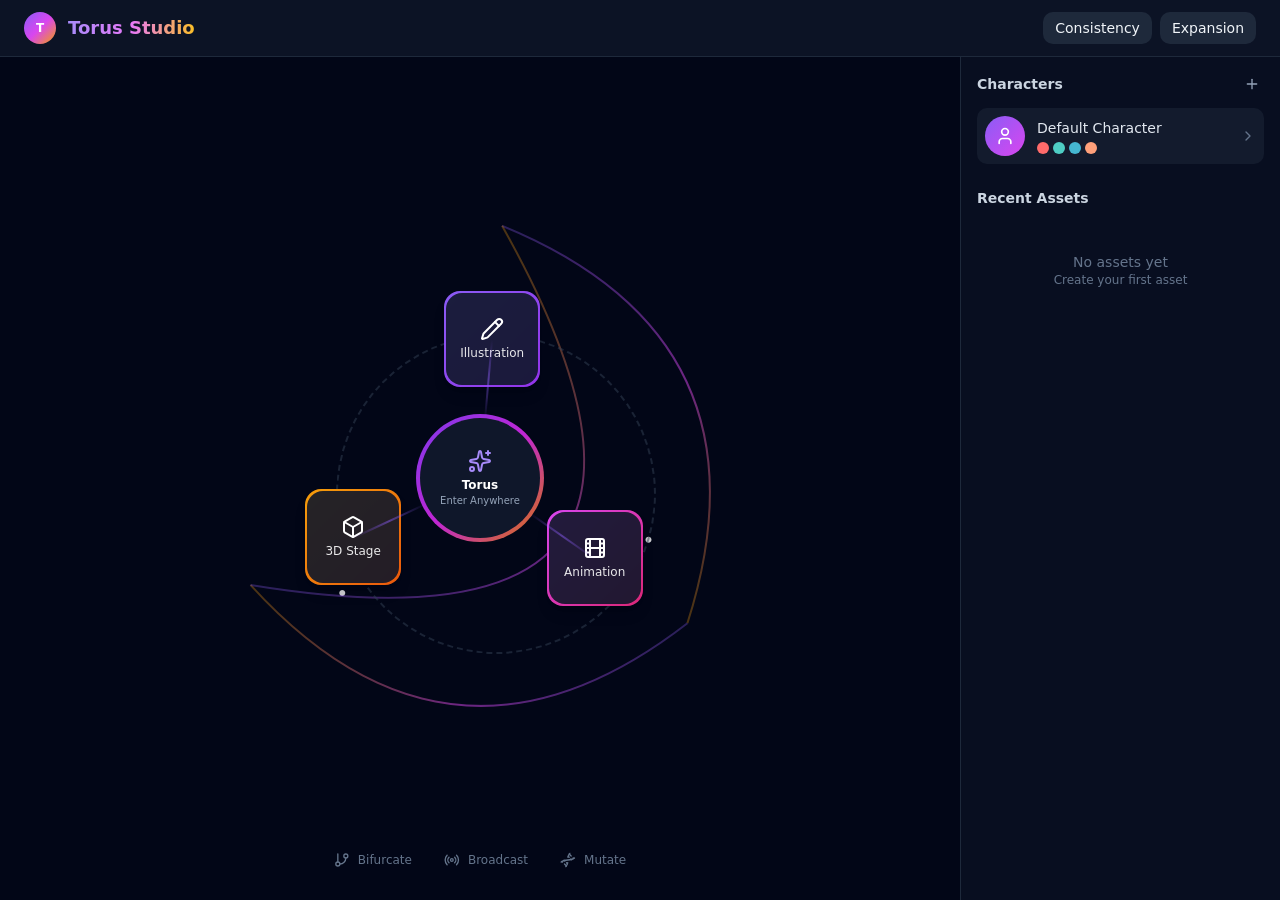
==== torus-studio/index.html @ 8cf4ddea "feat: Expanding Torus Core — AI embodiment layer + Studio UI - Add expanding_torus_core.py: 23KB AI " ====
<!doctype html>
<html lang="en">
  <head>
    <meta charset="UTF-8" />
    <meta name="viewport" content="width=device-width, initial-scale=1.0" />
    <title>Torus Studio</title>
    <script type="module" crossorigin src="./assets/index-D2uJU9qT.js"></script>
    <link rel="stylesheet" crossorigin href="./assets/index-MYVpT1LW.css">
  </head>
  <body>
    <div id="root"></div>
  </body>
</html>
---- torus-studio/assets/index-MYVpT1LW.css ----
*,:before,:after{--tw-border-spacing-x: 0;--tw-border-spacing-y: 0;--tw-translate-x: 0;--tw-translate-y: 0;--tw-rotate: 0;--tw-skew-x: 0;--tw-skew-y: 0;--tw-scale-x: 1;--tw-scale-y: 1;--tw-pan-x: ;--tw-pan-y: ;--tw-pinch-zoom: ;--tw-scroll-snap-strictness: proximity;--tw-gradient-from-position: ;--tw-gradient-via-position: ;--tw-gradient-to-position: ;--tw-ordinal: ;--tw-slashed-zero: ;--tw-numeric-figure: ;--tw-numeric-spacing: ;--tw-numeric-fraction: ;--tw-ring-inset: ;--tw-ring-offset-width: 0px;--tw-ring-offset-color: #fff;--tw-ring-color: rgb(59 130 246 / .5);--tw-ring-offset-shadow: 0 0 #0000;--tw-ring-shadow: 0 0 #0000;--tw-shadow: 0 0 #0000;--tw-shadow-colored: 0 0 #0000;--tw-blur: ;--tw-brightness: ;--tw-contrast: ;--tw-grayscale: ;--tw-hue-rotate: ;--tw-invert: ;--tw-saturate: ;--tw-sepia: ;--tw-drop-shadow: ;--tw-backdrop-blur: ;--tw-backdrop-brightness: ;--tw-backdrop-contrast: ;--tw-backdrop-grayscale: ;--tw-backdrop-hue-rotate: ;--tw-backdrop-invert: ;--tw-backdrop-opacity: ;--tw-backdrop-saturate: ;--tw-backdrop-sepia: ;--tw-contain-size: ;--tw-contain-layout: ;--tw-contain-paint: ;--tw-contain-style: }::backdrop{--tw-border-spacing-x: 0;--tw-border-spacing-y: 0;--tw-translate-x: 0;--tw-translate-y: 0;--tw-rotate: 0;--tw-skew-x: 0;--tw-skew-y: 0;--tw-scale-x: 1;--tw-scale-y: 1;--tw-pan-x: ;--tw-pan-y: ;--tw-pinch-zoom: ;--tw-scroll-snap-strictness: proximity;--tw-gradient-from-position: ;--tw-gradient-via-position: ;--tw-gradient-to-position: ;--tw-ordinal: ;--tw-slashed-zero: ;--tw-numeric-figure: ;--tw-numeric-spacing: ;--tw-numeric-fraction: ;--tw-ring-inset: ;--tw-ring-offset-width: 0px;--tw-ring-offset-color: #fff;--tw-ring-color: rgb(59 130 246 / .5);--tw-ring-offset-shadow: 0 0 #0000;--tw-ring-shadow: 0 0 #0000;--tw-shadow: 0 0 #0000;--tw-shadow-colored: 0 0 #0000;--tw-blur: ;--tw-brightness: ;--tw-contrast: ;--tw-grayscale: ;--tw-hue-rotate: ;--tw-invert: ;--tw-saturate: ;--tw-sepia: ;--tw-drop-shadow: ;--tw-backdrop-blur: ;--tw-backdrop-brightness: ;--tw-backdrop-contrast: ;--tw-backdrop-grayscale: ;--tw-backdrop-hue-rotate: ;--tw-backdrop-invert: ;--tw-backdrop-opacity: ;--tw-backdrop-saturate: ;--tw-backdrop-sepia: ;--tw-contain-size: ;--tw-contain-layout: ;--tw-contain-paint: ;--tw-contain-style: }*,:before,:after{box-sizing:border-box;border-width:0;border-style:solid;border-color:#e5e7eb}:before,:after{--tw-content: ""}html,:host{line-height:1.5;-webkit-text-size-adjust:100%;-moz-tab-size:4;-o-tab-size:4;tab-size:4;font-family:ui-sans-serif,system-ui,sans-serif,"Apple Color Emoji","Segoe UI Emoji",Segoe UI Symbol,"Noto Color Emoji";font-feature-settings:normal;font-variation-settings:normal;-webkit-tap-highlight-color:transparent}body{margin:0;line-height:inherit}hr{height:0;color:inherit;border-top-width:1px}abbr:where([title]){-webkit-text-decoration:underline dotted;text-decoration:underline dotted}h1,h2,h3,h4,h5,h6{font-size:inherit;font-weight:inherit}a{color:inherit;text-decoration:inherit}b,strong{font-weight:bolder}code,kbd,samp,pre{font-family:ui-monospace,SFMono-Regular,Menlo,Monaco,Consolas,Liberation Mono,Courier New,monospace;font-feature-settings:normal;font-variation-settings:normal;font-size:1em}small{font-size:80%}sub,sup{font-size:75%;line-height:0;position:relative;vertical-align:baseline}sub{bottom:-.25em}sup{top:-.5em}table{text-indent:0;border-color:inherit;border-collapse:collapse}button,input,optgroup,select,textarea{font-family:inherit;font-feature-settings:inherit;font-variation-settings:inherit;font-size:100%;font-weight:inherit;line-height:inherit;letter-spacing:inherit;color:inherit;margin:0;padding:0}button,select{text-transform:none}button,input:where([type=button]),input:where([type=reset]),input:where([type=submit]){-webkit-appearance:button;background-color:transparent;background-image:none}:-moz-focusring{outline:auto}:-moz-ui-invalid{box-shadow:none}progress{vertical-align:baseline}::-webkit-inner-spin-button,::-webkit-outer-spin-button{height:auto}[type=search]{-webkit-appearance:textfield;outline-offset:-2px}::-webkit-search-decoration{-webkit-appearance:none}::-webkit-file-upload-button{-webkit-appearance:button;font:inherit}summary{display:list-item}blockquote,dl,dd,h1,h2,h3,h4,h5,h6,hr,figure,p,pre{margin:0}fieldset{margin:0;padding:0}legend{padding:0}ol,ul,menu{list-style:none;margin:0;padding:0}dialog{padding:0}textarea{resize:vertical}input::-moz-placeholder,textarea::-moz-placeholder{opacity:1;color:#9ca3af}input::placeholder,textarea::placeholder{opacity:1;color:#9ca3af}button,[role=button]{cursor:pointer}:disabled{cursor:default}img,svg,video,canvas,audio,iframe,embed,object{display:block;vertical-align:middle}img,video{max-width:100%;height:auto}[hidden]:where(:not([hidden=until-found])){display:none}:root{--background: 0 0% 100%;--foreground: 240 10% 3.9%;--card: 0 0% 100%;--card-foreground: 240 10% 3.9%;--popover: 0 0% 100%;--popover-foreground: 240 10% 3.9%;--primary: 240 5.9% 10%;--primary-foreground: 0 0% 98%;--secondary: 240 4.8% 95.9%;--secondary-foreground: 240 5.9% 10%;--muted: 240 4.8% 95.9%;--muted-foreground: 240 3.8% 46.1%;--accent: 240 4.8% 95.9%;--accent-foreground: 240 5.9% 10%;--destructive: 0 84.2% 60.2%;--destructive-foreground: 0 0% 98%;--border: 240 5.9% 90%;--input: 240 5.9% 90%;--ring: 240 5.9% 10%;--radius: .625rem;--sidebar-background: 0 0% 98%;--sidebar-foreground: 240 5.3% 26.1%;--sidebar-primary: 240 5.9% 10%;--sidebar-primary-foreground: 0 0% 98%;--sidebar-accent: 240 4.8% 95.9%;--sidebar-accent-foreground: 240 5.9% 10%;--sidebar-border: 220 13% 91%;--sidebar-ring: 217.2 91.2% 59.8%}.dark{--background: 240 10% 3.9%;--foreground: 0 0% 98%;--card: 240 10% 3.9%;--card-foreground: 0 0% 98%;--popover: 240 10% 3.9%;--popover-foreground: 0 0% 98%;--primary: 0 0% 98%;--primary-foreground: 240 5.9% 10%;--secondary: 240 3.7% 15.9%;--secondary-foreground: 0 0% 98%;--muted: 240 3.7% 15.9%;--muted-foreground: 240 5% 64.9%;--accent: 240 3.7% 15.9%;--accent-foreground: 0 0% 98%;--destructive: 0 62.8% 30.6%;--destructive-foreground: 0 0% 98%;--border: 240 3.7% 15.9%;--input: 240 3.7% 15.9%;--ring: 240 4.9% 83.9%;--sidebar-background: 240 5.9% 10%;--sidebar-foreground: 240 4.8% 95.9%;--sidebar-primary: 224.3 76.3% 48%;--sidebar-primary-foreground: 0 0% 100%;--sidebar-accent: 240 3.7% 15.9%;--sidebar-accent-foreground: 240 4.8% 95.9%;--sidebar-border: 240 3.7% 15.9%;--sidebar-ring: 217.2 91.2% 59.8%}*{border-color:hsl(var(--border))}body{background-color:hsl(var(--background));color:hsl(var(--foreground))}.sr-only{position:absolute;width:1px;height:1px;padding:0;margin:-1px;overflow:hidden;clip:rect(0,0,0,0);white-space:nowrap;border-width:0}.pointer-events-none{pointer-events:none}.visible{visibility:visible}.invisible{visibility:hidden}.fixed{position:fixed}.absolute{position:absolute}.relative{position:relative}.-inset-20{inset:-5rem}.inset-0{inset:0}.inset-x-0{left:0;right:0}.inset-y-0{top:0;bottom:0}.-bottom-12{bottom:-3rem}.-left-12{left:-3rem}.-right-1{right:-.25rem}.-right-12{right:-3rem}.-top-1{top:-.25rem}.-top-12{top:-3rem}.bottom-0{bottom:0}.bottom-4{bottom:1rem}.bottom-8{bottom:2rem}.left-0{left:0}.left-1\/2{left:50%}.left-2{left:.5rem}.left-4{left:1rem}.left-\[50\%\]{left:50%}.right-0{right:0}.right-1{right:.25rem}.right-2{right:.5rem}.right-3{right:.75rem}.right-4{right:1rem}.top-0{top:0}.top-1\.5{top:.375rem}.top-1\/2{top:50%}.top-14{top:3.5rem}.top-3\.5{top:.875rem}.top-4{top:1rem}.top-\[1px\]{top:1px}.top-\[50\%\]{top:50%}.top-\[60\%\]{top:60%}.top-full{top:100%}.isolate{isolation:isolate}.z-10{z-index:10}.z-20{z-index:20}.z-40{z-index:40}.z-50{z-index:50}.z-\[1\]{z-index:1}.order-first{order:-9999}.order-last{order:9999}.col-span-2{grid-column:span 2 / span 2}.col-start-2{grid-column-start:2}.row-span-2{grid-row:span 2 / span 2}.row-start-1{grid-row-start:1}.\!m-0{margin:0!important}.-mx-1{margin-left:-.25rem;margin-right:-.25rem}.-my-2{margin-top:-.5rem;margin-bottom:-.5rem}.mx-2{margin-left:.5rem;margin-right:.5rem}.mx-3\.5{margin-left:.875rem;margin-right:.875rem}.mx-auto{margin-left:auto;margin-right:auto}.my-0{margin-top:0;margin-bottom:0}.my-0\.5{margin-top:.125rem;margin-bottom:.125rem}.my-1{margin-top:.25rem;margin-bottom:.25rem}.-ml-4{margin-left:-1rem}.-mt-1\.5{margin-top:-.375rem}.-mt-4{margin-top:-1rem}.mb-1{margin-bottom:.25rem}.mb-2{margin-bottom:.5rem}.mb-3{margin-bottom:.75rem}.mb-4{margin-bottom:1rem}.mb-6{margin-bottom:1.5rem}.ml-1{margin-left:.25rem}.ml-10{margin-left:2.5rem}.ml-4{margin-left:1rem}.ml-auto{margin-left:auto}.mt-1{margin-top:.25rem}.mt-1\.5{margin-top:.375rem}.mt-2{margin-top:.5rem}.mt-4{margin-top:1rem}.mt-auto{margin-top:auto}.line-clamp-1{overflow:hidden;display:-webkit-box;-webkit-box-orient:vertical;-webkit-line-clamp:1}.line-clamp-2{overflow:hidden;display:-webkit-box;-webkit-box-orient:vertical;-webkit-line-clamp:2}.block{display:block}.flex{display:flex}.inline-flex{display:inline-flex}.table{display:table}.table-caption{display:table-caption}.table-cell{display:table-cell}.table-row{display:table-row}.grid{display:grid}.hidden{display:none}.aspect-square{aspect-ratio:1 / 1}.aspect-video{aspect-ratio:16 / 9}.size-10{width:2.5rem;height:2.5rem}.size-2{width:.5rem;height:.5rem}.size-2\.5{width:.625rem;height:.625rem}.size-3{width:.75rem;height:.75rem}.size-3\.5{width:.875rem;height:.875rem}.size-4{width:1rem;height:1rem}.size-6{width:1.5rem;height:1.5rem}.size-7{width:1.75rem;height:1.75rem}.size-8{width:2rem;height:2rem}.size-9{width:2.25rem;height:2.25rem}.size-auto{width:auto;height:auto}.size-full{width:100%;height:100%}.h-0\.5{height:.125rem}.h-1\.5{height:.375rem}.h-10{height:2.5rem}.h-12{height:3rem}.h-16{height:4rem}.h-2{height:.5rem}.h-2\.5{height:.625rem}.h-20{height:5rem}.h-24{height:6rem}.h-3{height:.75rem}.h-32{height:8rem}.h-4{height:1rem}.h-5{height:1.25rem}.h-6{height:1.5rem}.h-64{height:16rem}.h-7{height:1.75rem}.h-8{height:2rem}.h-80{height:20rem}.h-9{height:2.25rem}.h-\[1\.15rem\]{height:1.15rem}.h-\[calc\(100\%-1px\)\]{height:calc(100% - 1px)}.h-\[var\(--radix-navigation-menu-viewport-height\)\]{height:var(--radix-navigation-menu-viewport-height)}.h-\[var\(--radix-select-trigger-height\)\]{height:var(--radix-select-trigger-height)}.h-auto{height:auto}.h-full{height:100%}.h-px{height:1px}.h-screen{height:100vh}.h-svh{height:100svh}.max-h-\[300px\]{max-height:300px}.min-h-0{min-height:0px}.min-h-16{min-height:4rem}.min-h-4{min-height:1rem}.min-h-screen{min-height:100vh}.min-h-svh{min-height:100svh}.w-0{width:0px}.w-1{width:.25rem}.w-10{width:2.5rem}.w-12{width:3rem}.w-16{width:4rem}.w-2{width:.5rem}.w-2\.5{width:.625rem}.w-20{width:5rem}.w-24{width:6rem}.w-3{width:.75rem}.w-3\/4{width:75%}.w-32{width:8rem}.w-4{width:1rem}.w-5{width:1.25rem}.w-6{width:1.5rem}.w-64{width:16rem}.w-72{width:18rem}.w-8{width:2rem}.w-80{width:20rem}.w-9{width:2.25rem}.w-96{width:24rem}.w-\[100px\]{width:100px}.w-auto{width:auto}.w-fit{width:-moz-fit-content;width:fit-content}.w-full{width:100%}.w-max{width:-moz-max-content;width:max-content}.w-px{width:1px}.min-w-0{min-width:0px}.min-w-10{min-width:2.5rem}.min-w-5{min-width:1.25rem}.min-w-8{min-width:2rem}.min-w-9{min-width:2.25rem}.min-w-\[12rem\]{min-width:12rem}.min-w-\[8rem\]{min-width:8rem}.min-w-\[var\(--radix-select-trigger-width\)\]{min-width:var(--radix-select-trigger-width)}.max-w-2xl{max-width:42rem}.max-w-\[calc\(100\%-2rem\)\]{max-width:calc(100% - 2rem)}.max-w-max{max-width:-moz-max-content;max-width:max-content}.max-w-sm{max-width:24rem}.flex-1{flex:1 1 0%}.shrink-0{flex-shrink:0}.grow{flex-grow:1}.grow-0{flex-grow:0}.basis-full{flex-basis:100%}.caption-bottom{caption-side:bottom}.border-collapse{border-collapse:collapse}.-translate-x-1\/2{--tw-translate-x: -50%;transform:translate(var(--tw-translate-x),var(--tw-translate-y)) rotate(var(--tw-rotate)) skew(var(--tw-skew-x)) skewY(var(--tw-skew-y)) scaleX(var(--tw-scale-x)) scaleY(var(--tw-scale-y))}.-translate-x-px{--tw-translate-x: -1px;transform:translate(var(--tw-translate-x),var(--tw-translate-y)) rotate(var(--tw-rotate)) skew(var(--tw-skew-x)) skewY(var(--tw-skew-y)) scaleX(var(--tw-scale-x)) scaleY(var(--tw-scale-y))}.-translate-y-1\/2{--tw-translate-y: -50%;transform:translate(var(--tw-translate-x),var(--tw-translate-y)) rotate(var(--tw-rotate)) skew(var(--tw-skew-x)) skewY(var(--tw-skew-y)) scaleX(var(--tw-scale-x)) scaleY(var(--tw-scale-y))}.translate-x-\[-50\%\]{--tw-translate-x: -50%;transform:translate(var(--tw-translate-x),var(--tw-translate-y)) rotate(var(--tw-rotate)) skew(var(--tw-skew-x)) skewY(var(--tw-skew-y)) scaleX(var(--tw-scale-x)) scaleY(var(--tw-scale-y))}.translate-x-px{--tw-translate-x: 1px;transform:translate(var(--tw-translate-x),var(--tw-translate-y)) rotate(var(--tw-rotate)) skew(var(--tw-skew-x)) skewY(var(--tw-skew-y)) scaleX(var(--tw-scale-x)) scaleY(var(--tw-scale-y))}.translate-y-0\.5{--tw-translate-y: .125rem;transform:translate(var(--tw-translate-x),var(--tw-translate-y)) rotate(var(--tw-rotate)) skew(var(--tw-skew-x)) skewY(var(--tw-skew-y)) scaleX(var(--tw-scale-x)) scaleY(var(--tw-scale-y))}.translate-y-\[-50\%\]{--tw-translate-y: -50%;transform:translate(var(--tw-translate-x),var(--tw-translate-y)) rotate(var(--tw-rotate)) skew(var(--tw-skew-x)) skewY(var(--tw-skew-y)) scaleX(var(--tw-scale-x)) scaleY(var(--tw-scale-y))}.translate-y-\[calc\(-50\%_-_2px\)\]{--tw-translate-y: calc(-50% - 2px) ;transform:translate(var(--tw-translate-x),var(--tw-translate-y)) rotate(var(--tw-rotate)) skew(var(--tw-skew-x)) skewY(var(--tw-skew-y)) scaleX(var(--tw-scale-x)) scaleY(var(--tw-scale-y))}.rotate-45{--tw-rotate: 45deg;transform:translate(var(--tw-translate-x),var(--tw-translate-y)) rotate(var(--tw-rotate)) skew(var(--tw-skew-x)) skewY(var(--tw-skew-y)) scaleX(var(--tw-scale-x)) scaleY(var(--tw-scale-y))}.rotate-90{--tw-rotate: 90deg;transform:translate(var(--tw-translate-x),var(--tw-translate-y)) rotate(var(--tw-rotate)) skew(var(--tw-skew-x)) skewY(var(--tw-skew-y)) scaleX(var(--tw-scale-x)) scaleY(var(--tw-scale-y))}.scale-100{--tw-scale-x: 1;--tw-scale-y: 1;transform:translate(var(--tw-translate-x),var(--tw-translate-y)) rotate(var(--tw-rotate)) skew(var(--tw-skew-x)) skewY(var(--tw-skew-y)) scaleX(var(--tw-scale-x)) scaleY(var(--tw-scale-y))}.scale-110{--tw-scale-x: 1.1;--tw-scale-y: 1.1;transform:translate(var(--tw-translate-x),var(--tw-translate-y)) rotate(var(--tw-rotate)) skew(var(--tw-skew-x)) skewY(var(--tw-skew-y)) scaleX(var(--tw-scale-x)) scaleY(var(--tw-scale-y))}.transform{transform:translate(var(--tw-translate-x),var(--tw-translate-y)) rotate(var(--tw-rotate)) skew(var(--tw-skew-x)) skewY(var(--tw-skew-y)) scaleX(var(--tw-scale-x)) scaleY(var(--tw-scale-y))}@keyframes caret-blink{0%,70%,to{opacity:1}20%,50%{opacity:0}}.animate-caret-blink{animation:caret-blink 1.25s ease-out infinite}@keyframes pulse{50%{opacity:.5}}.animate-pulse{animation:pulse 2s cubic-bezier(.4,0,.6,1) infinite}@keyframes spin{to{transform:rotate(360deg)}}.animate-spin{animation:spin 1s linear infinite}.cursor-crosshair{cursor:crosshair}.cursor-default{cursor:default}.cursor-not-allowed{cursor:not-allowed}.cursor-pointer{cursor:pointer}.cursor-text{cursor:text}.touch-none{touch-action:none}.select-none{-webkit-user-select:none;-moz-user-select:none;user-select:none}.resize-none{resize:none}.resize{resize:both}.scroll-my-1{scroll-margin-top:.25rem;scroll-margin-bottom:.25rem}.scroll-py-1{scroll-padding-top:.25rem;scroll-padding-bottom:.25rem}.list-disc{list-style-type:disc}.list-none{list-style-type:none}.auto-rows-min{grid-auto-rows:min-content}.grid-cols-2{grid-template-columns:repeat(2,minmax(0,1fr))}.grid-cols-4{grid-template-columns:repeat(4,minmax(0,1fr))}.grid-cols-6{grid-template-columns:repeat(6,minmax(0,1fr))}.grid-cols-\[0_1fr\]{grid-template-columns:0 1fr}.grid-rows-\[auto_auto\]{grid-template-rows:auto auto}.flex-row{flex-direction:row}.flex-col{flex-direction:column}.flex-col-reverse{flex-direction:column-reverse}.flex-wrap{flex-wrap:wrap}.place-content-center{place-content:center}.items-start{align-items:flex-start}.items-end{align-items:flex-end}.items-center{align-items:center}.items-stretch{align-items:stretch}.justify-start{justify-content:flex-start}.justify-center{justify-content:center}.justify-between{justify-content:space-between}.justify-items-start{justify-items:start}.gap-0\.5{gap:.125rem}.gap-1{gap:.25rem}.gap-1\.5{gap:.375rem}.gap-2{gap:.5rem}.gap-2\.5{gap:.625rem}.gap-3{gap:.75rem}.gap-4{gap:1rem}.gap-6{gap:1.5rem}.gap-7{gap:1.75rem}.gap-8{gap:2rem}.gap-\[--spacing\(var\(--gap\)\)\]{gap:var(--spacing(var(--gap)))}.gap-y-0\.5{row-gap:.125rem}.space-y-2>:not([hidden])~:not([hidden]){--tw-space-y-reverse: 0;margin-top:calc(.5rem * calc(1 - var(--tw-space-y-reverse)));margin-bottom:calc(.5rem * var(--tw-space-y-reverse))}.space-y-3>:not([hidden])~:not([hidden]){--tw-space-y-reverse: 0;margin-top:calc(.75rem * calc(1 - var(--tw-space-y-reverse)));margin-bottom:calc(.75rem * var(--tw-space-y-reverse))}.space-y-4>:not([hidden])~:not([hidden]){--tw-space-y-reverse: 0;margin-top:calc(1rem * calc(1 - var(--tw-space-y-reverse)));margin-bottom:calc(1rem * var(--tw-space-y-reverse))}.self-start{align-self:flex-start}.self-stretch{align-self:stretch}.justify-self-end{justify-self:end}.overflow-auto{overflow:auto}.overflow-hidden{overflow:hidden}.overflow-x-auto{overflow-x:auto}.overflow-y-auto{overflow-y:auto}.overflow-x-hidden{overflow-x:hidden}.truncate{overflow:hidden;text-overflow:ellipsis;white-space:nowrap}.whitespace-nowrap{white-space:nowrap}.text-balance{text-wrap:balance}.break-words{overflow-wrap:break-word}.rounded{border-radius:.25rem}.rounded-2xl{border-radius:1rem}.rounded-\[2px\]{border-radius:2px}.rounded-\[4px\]{border-radius:4px}.rounded-\[calc\(var\(--radius\)-5px\)\]{border-radius:calc(var(--radius) - 5px)}.rounded-\[inherit\]{border-radius:inherit}.rounded-full{border-radius:9999px}.rounded-lg{border-radius:var(--radius)}.rounded-md{border-radius:calc(var(--radius) - 2px)}.rounded-none{border-radius:0}.rounded-sm{border-radius:calc(var(--radius) - 4px)}.rounded-xl{border-radius:calc(var(--radius) + 4px)}.rounded-xs{border-radius:calc(var(--radius) - 6px)}.rounded-l-md{border-top-left-radius:calc(var(--radius) - 2px);border-bottom-left-radius:calc(var(--radius) - 2px)}.rounded-r-md{border-top-right-radius:calc(var(--radius) - 2px);border-bottom-right-radius:calc(var(--radius) - 2px)}.rounded-tl-sm{border-top-left-radius:calc(var(--radius) - 4px)}.border{border-width:1px}.border-0{border-width:0px}.border-2{border-width:2px}.border-\[1\.5px\]{border-width:1.5px}.border-y{border-top-width:1px;border-bottom-width:1px}.border-b{border-bottom-width:1px}.border-l{border-left-width:1px}.border-r{border-right-width:1px}.border-t{border-top-width:1px}.border-dashed{border-style:dashed}.border-none{border-style:none}.border-amber-500{--tw-border-opacity: 1;border-color:rgb(245 158 11 / var(--tw-border-opacity, 1))}.border-amber-500\/30{border-color:#f59e0b4d}.border-border{border-color:hsl(var(--border))}.border-border\/50{border-color:hsl(var(--border) / .5)}.border-input{border-color:hsl(var(--input))}.border-primary{border-color:hsl(var(--primary))}.border-sidebar-border{border-color:hsl(var(--sidebar-border))}.border-slate-700{--tw-border-opacity: 1;border-color:rgb(51 65 85 / var(--tw-border-opacity, 1))}.border-slate-700\/50{border-color:#33415580}.border-slate-800{--tw-border-opacity: 1;border-color:rgb(30 41 59 / var(--tw-border-opacity, 1))}.border-transparent{border-color:transparent}.border-violet-500\/30{border-color:#8b5cf64d}.border-violet-500\/50{border-color:#8b5cf680}.border-white{--tw-border-opacity: 1;border-color:rgb(255 255 255 / var(--tw-border-opacity, 1))}.border-l-transparent{border-left-color:transparent}.border-t-transparent{border-top-color:transparent}.bg-accent{background-color:hsl(var(--accent))}.bg-amber-600{--tw-bg-opacity: 1;background-color:rgb(217 119 6 / var(--tw-bg-opacity, 1))}.bg-amber-600\/10{background-color:#d977061a}.bg-amber-600\/90{background-color:#d97706e6}.bg-background{background-color:hsl(var(--background))}.bg-black\/50{background-color:#00000080}.bg-border{background-color:hsl(var(--border))}.bg-card{background-color:hsl(var(--card))}.bg-destructive{--tw-bg-opacity: 1;background-color:hsl(var(--destructive) / var(--tw-bg-opacity, 1))}.bg-foreground{background-color:hsl(var(--foreground))}.bg-fuchsia-500{--tw-bg-opacity: 1;background-color:rgb(217 70 239 / var(--tw-bg-opacity, 1))}.bg-fuchsia-600{--tw-bg-opacity: 1;background-color:rgb(192 38 211 / var(--tw-bg-opacity, 1))}.bg-fuchsia-600\/10{background-color:#c026d31a}.bg-input{background-color:hsl(var(--input))}.bg-muted{background-color:hsl(var(--muted))}.bg-muted\/50{background-color:hsl(var(--muted) / .5)}.bg-popover{background-color:hsl(var(--popover))}.bg-primary{background-color:hsl(var(--primary))}.bg-primary\/20{background-color:hsl(var(--primary) / .2)}.bg-red-500{--tw-bg-opacity: 1;background-color:rgb(239 68 68 / var(--tw-bg-opacity, 1))}.bg-secondary{background-color:hsl(var(--secondary))}.bg-sidebar{background-color:hsl(var(--sidebar-background))}.bg-sidebar-border{background-color:hsl(var(--sidebar-border))}.bg-slate-700{--tw-bg-opacity: 1;background-color:rgb(51 65 85 / var(--tw-bg-opacity, 1))}.bg-slate-800{--tw-bg-opacity: 1;background-color:rgb(30 41 59 / var(--tw-bg-opacity, 1))}.bg-slate-800\/30{background-color:#1e293b4d}.bg-slate-800\/50{background-color:#1e293b80}.bg-slate-900{--tw-bg-opacity: 1;background-color:rgb(15 23 42 / var(--tw-bg-opacity, 1))}.bg-slate-900\/50{background-color:#0f172a80}.bg-slate-900\/80{background-color:#0f172acc}.bg-slate-900\/90{background-color:#0f172ae6}.bg-slate-950{--tw-bg-opacity: 1;background-color:rgb(2 6 23 / var(--tw-bg-opacity, 1))}.bg-transparent{background-color:transparent}.bg-violet-600{--tw-bg-opacity: 1;background-color:rgb(124 58 237 / var(--tw-bg-opacity, 1))}.bg-violet-600\/10{background-color:#7c3aed1a}.bg-violet-600\/20{background-color:#7c3aed33}.bg-white{--tw-bg-opacity: 1;background-color:rgb(255 255 255 / var(--tw-bg-opacity, 1))}.bg-gradient-to-br{background-image:linear-gradient(to bottom right,var(--tw-gradient-stops))}.bg-gradient-to-r{background-image:linear-gradient(to right,var(--tw-gradient-stops))}.from-amber-500{--tw-gradient-from: #f59e0b var(--tw-gradient-from-position);--tw-gradient-to: rgb(245 158 11 / 0) var(--tw-gradient-to-position);--tw-gradient-stops: var(--tw-gradient-from), var(--tw-gradient-to)}.from-fuchsia-500{--tw-gradient-from: #d946ef var(--tw-gradient-from-position);--tw-gradient-to: rgb(217 70 239 / 0) var(--tw-gradient-to-position);--tw-gradient-stops: var(--tw-gradient-from), var(--tw-gradient-to)}.from-transparent{--tw-gradient-from: transparent var(--tw-gradient-from-position);--tw-gradient-to: rgb(0 0 0 / 0) var(--tw-gradient-to-position);--tw-gradient-stops: var(--tw-gradient-from), var(--tw-gradient-to)}.from-violet-400{--tw-gradient-from: #a78bfa var(--tw-gradient-from-position);--tw-gradient-to: rgb(167 139 250 / 0) var(--tw-gradient-to-position);--tw-gradient-stops: var(--tw-gradient-from), var(--tw-gradient-to)}.from-violet-500{--tw-gradient-from: #8b5cf6 var(--tw-gradient-from-position);--tw-gradient-to: rgb(139 92 246 / 0) var(--tw-gradient-to-position);--tw-gradient-stops: var(--tw-gradient-from), var(--tw-gradient-to)}.from-violet-600{--tw-gradient-from: #7c3aed var(--tw-gradient-from-position);--tw-gradient-to: rgb(124 58 237 / 0) var(--tw-gradient-to-position);--tw-gradient-stops: var(--tw-gradient-from), var(--tw-gradient-to)}.via-fuchsia-400{--tw-gradient-to: rgb(232 121 249 / 0) var(--tw-gradient-to-position);--tw-gradient-stops: var(--tw-gradient-from), #e879f9 var(--tw-gradient-via-position), var(--tw-gradient-to)}.via-fuchsia-500{--tw-gradient-to: rgb(217 70 239 / 0) var(--tw-gradient-to-position);--tw-gradient-stops: var(--tw-gradient-from), #d946ef var(--tw-gradient-via-position), var(--tw-gradient-to)}.via-fuchsia-600{--tw-gradient-to: rgb(192 38 211 / 0) var(--tw-gradient-to-position);--tw-gradient-stops: var(--tw-gradient-from), #c026d3 var(--tw-gradient-via-position), var(--tw-gradient-to)}.via-violet-500\/50{--tw-gradient-to: rgb(139 92 246 / 0) var(--tw-gradient-to-position);--tw-gradient-stops: var(--tw-gradient-from), rgb(139 92 246 / .5) var(--tw-gradient-via-position), var(--tw-gradient-to)}.to-amber-400{--tw-gradient-to: #fbbf24 var(--tw-gradient-to-position)}.to-amber-500{--tw-gradient-to: #f59e0b var(--tw-gradient-to-position)}.to-amber-600{--tw-gradient-to: #d97706 var(--tw-gradient-to-position)}.to-fuchsia-500{--tw-gradient-to: #d946ef var(--tw-gradient-to-position)}.to-orange-600{--tw-gradient-to: #ea580c var(--tw-gradient-to-position)}.to-pink-600{--tw-gradient-to: #db2777 var(--tw-gradient-to-position)}.to-purple-600{--tw-gradient-to: #9333ea var(--tw-gradient-to-position)}.to-transparent{--tw-gradient-to: transparent var(--tw-gradient-to-position)}.bg-clip-text{-webkit-background-clip:text;background-clip:text}.fill-current{fill:currentColor}.fill-foreground{fill:hsl(var(--foreground))}.fill-primary{fill:hsl(var(--primary))}.p-0{padding:0}.p-0\.5{padding:.125rem}.p-1{padding:.25rem}.p-1\.5{padding:.375rem}.p-2{padding:.5rem}.p-3{padding:.75rem}.p-4{padding:1rem}.p-6{padding:1.5rem}.p-8{padding:2rem}.p-\[3px\]{padding:3px}.p-px{padding:1px}.px-1{padding-left:.25rem;padding-right:.25rem}.px-1\.5{padding-left:.375rem;padding-right:.375rem}.px-2{padding-left:.5rem;padding-right:.5rem}.px-2\.5{padding-left:.625rem;padding-right:.625rem}.px-3{padding-left:.75rem;padding-right:.75rem}.px-4{padding-left:1rem;padding-right:1rem}.px-6{padding-left:1.5rem;padding-right:1.5rem}.py-0\.5{padding-top:.125rem;padding-bottom:.125rem}.py-1{padding-top:.25rem;padding-bottom:.25rem}.py-1\.5{padding-top:.375rem;padding-bottom:.375rem}.py-2{padding-top:.5rem;padding-bottom:.5rem}.py-3{padding-top:.75rem;padding-bottom:.75rem}.py-4{padding-top:1rem;padding-bottom:1rem}.py-6{padding-top:1.5rem;padding-bottom:1.5rem}.py-8{padding-top:2rem;padding-bottom:2rem}.pb-3{padding-bottom:.75rem}.pb-4{padding-bottom:1rem}.pl-2{padding-left:.5rem}.pl-3{padding-left:.75rem}.pl-4{padding-left:1rem}.pl-8{padding-left:2rem}.pr-1{padding-right:.25rem}.pr-2{padding-right:.5rem}.pr-2\.5{padding-right:.625rem}.pr-3{padding-right:.75rem}.pr-8{padding-right:2rem}.pt-0{padding-top:0}.pt-14{padding-top:3.5rem}.pt-3{padding-top:.75rem}.pt-4{padding-top:1rem}.text-left{text-align:left}.text-center{text-align:center}.align-middle{vertical-align:middle}.font-mono{font-family:ui-monospace,SFMono-Regular,Menlo,Monaco,Consolas,Liberation Mono,Courier New,monospace}.font-sans{font-family:ui-sans-serif,system-ui,sans-serif,"Apple Color Emoji","Segoe UI Emoji",Segoe UI Symbol,"Noto Color Emoji"}.text-\[0\.8rem\]{font-size:.8rem}.text-\[10px\]{font-size:10px}.text-base{font-size:1rem;line-height:1.5rem}.text-lg{font-size:1.125rem;line-height:1.75rem}.text-sm{font-size:.875rem;line-height:1.25rem}.text-sm\/relaxed{font-size:.875rem;line-height:1.625}.text-xs{font-size:.75rem;line-height:1rem}.font-bold{font-weight:700}.font-medium{font-weight:500}.font-normal{font-weight:400}.font-semibold{font-weight:600}.capitalize{text-transform:capitalize}.tabular-nums{--tw-numeric-spacing: tabular-nums;font-variant-numeric:var(--tw-ordinal) var(--tw-slashed-zero) var(--tw-numeric-figure) var(--tw-numeric-spacing) var(--tw-numeric-fraction)}.leading-none{line-height:1}.leading-normal{line-height:1.5}.leading-snug{line-height:1.375}.tracking-tight{letter-spacing:-.025em}.tracking-widest{letter-spacing:.1em}.text-accent-foreground{color:hsl(var(--accent-foreground))}.text-amber-400{--tw-text-opacity: 1;color:rgb(251 191 36 / var(--tw-text-opacity, 1))}.text-background{color:hsl(var(--background))}.text-card-foreground{color:hsl(var(--card-foreground))}.text-current{color:currentColor}.text-destructive{--tw-text-opacity: 1;color:hsl(var(--destructive) / var(--tw-text-opacity, 1))}.text-foreground{color:hsl(var(--foreground))}.text-fuchsia-400{--tw-text-opacity: 1;color:rgb(232 121 249 / var(--tw-text-opacity, 1))}.text-muted-foreground{color:hsl(var(--muted-foreground))}.text-popover-foreground{color:hsl(var(--popover-foreground))}.text-primary{color:hsl(var(--primary))}.text-primary-foreground{color:hsl(var(--primary-foreground))}.text-secondary-foreground{color:hsl(var(--secondary-foreground))}.text-sidebar-foreground{color:hsl(var(--sidebar-foreground))}.text-sidebar-foreground\/70{color:hsl(var(--sidebar-foreground) / .7)}.text-slate-100{--tw-text-opacity: 1;color:rgb(241 245 249 / var(--tw-text-opacity, 1))}.text-slate-200{--tw-text-opacity: 1;color:rgb(226 232 240 / var(--tw-text-opacity, 1))}.text-slate-300{--tw-text-opacity: 1;color:rgb(203 213 225 / var(--tw-text-opacity, 1))}.text-slate-400{--tw-text-opacity: 1;color:rgb(148 163 184 / var(--tw-text-opacity, 1))}.text-slate-500{--tw-text-opacity: 1;color:rgb(100 116 139 / var(--tw-text-opacity, 1))}.text-slate-600{--tw-text-opacity: 1;color:rgb(71 85 105 / var(--tw-text-opacity, 1))}.text-slate-700{--tw-text-opacity: 1;color:rgb(51 65 85 / var(--tw-text-opacity, 1))}.text-transparent{color:transparent}.text-violet-400{--tw-text-opacity: 1;color:rgb(167 139 250 / var(--tw-text-opacity, 1))}.text-white{--tw-text-opacity: 1;color:rgb(255 255 255 / var(--tw-text-opacity, 1))}.text-white\/90{color:#ffffffe6}.underline-offset-4{text-underline-offset:4px}.opacity-0{opacity:0}.opacity-50{opacity:.5}.opacity-70{opacity:.7}.shadow{--tw-shadow: 0 1px 3px 0 rgb(0 0 0 / .1), 0 1px 2px -1px rgb(0 0 0 / .1);--tw-shadow-colored: 0 1px 3px 0 var(--tw-shadow-color), 0 1px 2px -1px var(--tw-shadow-color);box-shadow:var(--tw-ring-offset-shadow, 0 0 #0000),var(--tw-ring-shadow, 0 0 #0000),var(--tw-shadow)}.shadow-2xl{--tw-shadow: 0 25px 50px -12px rgb(0 0 0 / .25);--tw-shadow-colored: 0 25px 50px -12px var(--tw-shadow-color);box-shadow:var(--tw-ring-offset-shadow, 0 0 #0000),var(--tw-ring-shadow, 0 0 #0000),var(--tw-shadow)}.shadow-\[0_0_0_1px_hsl\(var\(--sidebar-border\)\)\]{--tw-shadow: 0 0 0 1px hsl(var(--sidebar-border));--tw-shadow-colored: 0 0 0 1px var(--tw-shadow-color);box-shadow:var(--tw-ring-offset-shadow, 0 0 #0000),var(--tw-ring-shadow, 0 0 #0000),var(--tw-shadow)}.shadow-lg{--tw-shadow: 0 10px 15px -3px rgb(0 0 0 / .1), 0 4px 6px -4px rgb(0 0 0 / .1);--tw-shadow-colored: 0 10px 15px -3px var(--tw-shadow-color), 0 4px 6px -4px var(--tw-shadow-color);box-shadow:var(--tw-ring-offset-shadow, 0 0 #0000),var(--tw-ring-shadow, 0 0 #0000),var(--tw-shadow)}.shadow-md{--tw-shadow: 0 4px 6px -1px rgb(0 0 0 / .1), 0 2px 4px -2px rgb(0 0 0 / .1);--tw-shadow-colored: 0 4px 6px -1px var(--tw-shadow-color), 0 2px 4px -2px var(--tw-shadow-color);box-shadow:var(--tw-ring-offset-shadow, 0 0 #0000),var(--tw-ring-shadow, 0 0 #0000),var(--tw-shadow)}.shadow-none{--tw-shadow: 0 0 #0000;--tw-shadow-colored: 0 0 #0000;box-shadow:var(--tw-ring-offset-shadow, 0 0 #0000),var(--tw-ring-shadow, 0 0 #0000),var(--tw-shadow)}.shadow-sm{--tw-shadow: 0 1px 2px 0 rgb(0 0 0 / .05);--tw-shadow-colored: 0 1px 2px 0 var(--tw-shadow-color);box-shadow:var(--tw-ring-offset-shadow, 0 0 #0000),var(--tw-ring-shadow, 0 0 #0000),var(--tw-shadow)}.shadow-xl{--tw-shadow: 0 20px 25px -5px rgb(0 0 0 / .1), 0 8px 10px -6px rgb(0 0 0 / .1);--tw-shadow-colored: 0 20px 25px -5px var(--tw-shadow-color), 0 8px 10px -6px var(--tw-shadow-color);box-shadow:var(--tw-ring-offset-shadow, 0 0 #0000),var(--tw-ring-shadow, 0 0 #0000),var(--tw-shadow)}.shadow-xs{--tw-shadow: 0 1px 2px 0 rgb(0 0 0 / .05);--tw-shadow-colored: 0 1px 2px 0 var(--tw-shadow-color);box-shadow:var(--tw-ring-offset-shadow, 0 0 #0000),var(--tw-ring-shadow, 0 0 #0000),var(--tw-shadow)}.shadow-violet-500\/30{--tw-shadow-color: rgb(139 92 246 / .3);--tw-shadow: var(--tw-shadow-colored)}.outline-none{outline:2px solid transparent;outline-offset:2px}.outline{outline-style:solid}.ring{--tw-ring-offset-shadow: var(--tw-ring-inset) 0 0 0 var(--tw-ring-offset-width) var(--tw-ring-offset-color);--tw-ring-shadow: var(--tw-ring-inset) 0 0 0 calc(3px + var(--tw-ring-offset-width)) var(--tw-ring-color);box-shadow:var(--tw-ring-offset-shadow),var(--tw-ring-shadow),var(--tw-shadow, 0 0 #0000)}.ring-0{--tw-ring-offset-shadow: var(--tw-ring-inset) 0 0 0 var(--tw-ring-offset-width) var(--tw-ring-offset-color);--tw-ring-shadow: var(--tw-ring-inset) 0 0 0 calc(0px + var(--tw-ring-offset-width)) var(--tw-ring-color);box-shadow:var(--tw-ring-offset-shadow),var(--tw-ring-shadow),var(--tw-shadow, 0 0 #0000)}.ring-ring\/50{--tw-ring-color: hsl(var(--ring) / .5)}.ring-sidebar-ring{--tw-ring-color: hsl(var(--sidebar-ring))}.ring-offset-background{--tw-ring-offset-color: hsl(var(--background))}.filter{filter:var(--tw-blur) var(--tw-brightness) var(--tw-contrast) var(--tw-grayscale) var(--tw-hue-rotate) var(--tw-invert) var(--tw-saturate) var(--tw-sepia) var(--tw-drop-shadow)}.backdrop-blur{--tw-backdrop-blur: blur(8px);-webkit-backdrop-filter:var(--tw-backdrop-blur) var(--tw-backdrop-brightness) var(--tw-backdrop-contrast) var(--tw-backdrop-grayscale) var(--tw-backdrop-hue-rotate) var(--tw-backdrop-invert) var(--tw-backdrop-opacity) var(--tw-backdrop-saturate) var(--tw-backdrop-sepia);backdrop-filter:var(--tw-backdrop-blur) var(--tw-backdrop-brightness) var(--tw-backdrop-contrast) var(--tw-backdrop-grayscale) var(--tw-backdrop-hue-rotate) var(--tw-backdrop-invert) var(--tw-backdrop-opacity) var(--tw-backdrop-saturate) var(--tw-backdrop-sepia)}.backdrop-blur-md{--tw-backdrop-blur: blur(12px);-webkit-backdrop-filter:var(--tw-backdrop-blur) var(--tw-backdrop-brightness) var(--tw-backdrop-contrast) var(--tw-backdrop-grayscale) var(--tw-backdrop-hue-rotate) var(--tw-backdrop-invert) var(--tw-backdrop-opacity) var(--tw-backdrop-saturate) var(--tw-backdrop-sepia);backdrop-filter:var(--tw-backdrop-blur) var(--tw-backdrop-brightness) var(--tw-backdrop-contrast) var(--tw-backdrop-grayscale) var(--tw-backdrop-hue-rotate) var(--tw-backdrop-invert) var(--tw-backdrop-opacity) var(--tw-backdrop-saturate) var(--tw-backdrop-sepia)}.transition{transition-property:color,background-color,border-color,text-decoration-color,fill,stroke,opacity,box-shadow,transform,filter,backdrop-filter;transition-timing-function:cubic-bezier(.4,0,.2,1);transition-duration:.15s}.transition-\[color\,box-shadow\]{transition-property:color,box-shadow;transition-timing-function:cubic-bezier(.4,0,.2,1);transition-duration:.15s}.transition-\[left\,right\,width\]{transition-property:left,right,width;transition-timing-function:cubic-bezier(.4,0,.2,1);transition-duration:.15s}.transition-\[margin\,opacity\]{transition-property:margin,opacity;transition-timing-function:cubic-bezier(.4,0,.2,1);transition-duration:.15s}.transition-\[width\,height\,padding\]{transition-property:width,height,padding;transition-timing-function:cubic-bezier(.4,0,.2,1);transition-duration:.15s}.transition-\[width\]{transition-property:width;transition-timing-function:cubic-bezier(.4,0,.2,1);transition-duration:.15s}.transition-all{transition-property:all;transition-timing-function:cubic-bezier(.4,0,.2,1);transition-duration:.15s}.transition-colors{transition-property:color,background-color,border-color,text-decoration-color,fill,stroke;transition-timing-function:cubic-bezier(.4,0,.2,1);transition-duration:.15s}.transition-none{transition-property:none}.transition-opacity{transition-property:opacity;transition-timing-function:cubic-bezier(.4,0,.2,1);transition-duration:.15s}.transition-shadow{transition-property:box-shadow;transition-timing-function:cubic-bezier(.4,0,.2,1);transition-duration:.15s}.transition-transform{transition-property:transform;transition-timing-function:cubic-bezier(.4,0,.2,1);transition-duration:.15s}.duration-100{transition-duration:.1s}.duration-1000{transition-duration:1s}.duration-200{transition-duration:.2s}.duration-300{transition-duration:.3s}.ease-in-out{transition-timing-function:cubic-bezier(.4,0,.2,1)}.ease-linear{transition-timing-function:linear}@keyframes enter{0%{opacity:var(--tw-enter-opacity, 1);transform:translate3d(var(--tw-enter-translate-x, 0),var(--tw-enter-translate-y, 0),0) scale3d(var(--tw-enter-scale, 1),var(--tw-enter-scale, 1),var(--tw-enter-scale, 1)) rotate(var(--tw-enter-rotate, 0))}}@keyframes exit{to{opacity:var(--tw-exit-opacity, 1);transform:translate3d(var(--tw-exit-translate-x, 0),var(--tw-exit-translate-y, 0),0) scale3d(var(--tw-exit-scale, 1),var(--tw-exit-scale, 1),var(--tw-exit-scale, 1)) rotate(var(--tw-exit-rotate, 0))}}.animate-in{animation-name:enter;animation-duration:.15s;--tw-enter-opacity: initial;--tw-enter-scale: initial;--tw-enter-rotate: initial;--tw-enter-translate-x: initial;--tw-enter-translate-y: initial}.fade-in-0{--tw-enter-opacity: 0}.zoom-in-95{--tw-enter-scale: .95}.duration-100{animation-duration:.1s}.duration-1000{animation-duration:1s}.duration-200{animation-duration:.2s}.duration-300{animation-duration:.3s}.ease-in-out{animation-timing-function:cubic-bezier(.4,0,.2,1)}.ease-linear{animation-timing-function:linear}.\[--cell-size\:--spacing\(8\)\]{--cell-size: var(--spacing(8))}.torus-gradient{background:linear-gradient(135deg,#8b5cf6,#d946ef,#f59e0b)}.torus-text-gradient{background:linear-gradient(135deg,#a78bfa,#e879f9,#fbbf24);-webkit-background-clip:text;-webkit-text-fill-color:transparent;background-clip:text}::-webkit-scrollbar{width:8px;height:8px}::-webkit-scrollbar-track{background:#1e293b}::-webkit-scrollbar-thumb{background:#475569;border-radius:4px}::-webkit-scrollbar-thumb:hover{background:#64748b}canvas.cursor-crosshair{cursor:crosshair}@keyframes torus-rotate{0%{transform:rotate(0)}to{transform:rotate(360deg)}}.torus-ring{animation:torus-rotate 20s linear infinite}@keyframes gradient-shift{0%{background-position:0% 50%}50%{background-position:100% 50%}to{background-position:0% 50%}}.flowing-border{background:linear-gradient(90deg,#8b5cf6,#d946ef,#f59e0b,#8b5cf6);background-size:300% 300%;animation:gradient-shift 3s ease infinite}.torus-node{transition:all .3s cubic-bezier(.4,0,.2,1)}.torus-node:hover{transform:scale(1.1);filter:drop-shadow(0 0 20px rgba(139,92,246,.5))}.timeline-track{background:linear-gradient(90deg,transparent 0%,rgba(139,92,246,.2) 50%,transparent 100%)}.keyframe-marker{box-shadow:0 0 10px #d946ef80}.viewport-grid{background-image:linear-gradient(rgba(51,65,85,.5) 1px,transparent 1px),linear-gradient(90deg,rgba(51,65,85,.5) 1px,transparent 1px);background-size:20px 20px}.selection\:bg-primary *::-moz-selection{background-color:hsl(var(--primary))}.selection\:bg-primary *::selection{background-color:hsl(var(--primary))}.selection\:text-primary-foreground *::-moz-selection{color:hsl(var(--primary-foreground))}.selection\:text-primary-foreground *::selection{color:hsl(var(--primary-foreground))}.selection\:bg-primary::-moz-selection{background-color:hsl(var(--primary))}.selection\:bg-primary::selection{background-color:hsl(var(--primary))}.selection\:text-primary-foreground::-moz-selection{color:hsl(var(--primary-foreground))}.selection\:text-primary-foreground::selection{color:hsl(var(--primary-foreground))}.file\:inline-flex::file-selector-button{display:inline-flex}.file\:h-7::file-selector-button{height:1.75rem}.file\:border-0::file-selector-button{border-width:0px}.file\:bg-transparent::file-selector-button{background-color:transparent}.file\:text-sm::file-selector-button{font-size:.875rem;line-height:1.25rem}.file\:font-medium::file-selector-button{font-weight:500}.file\:text-foreground::file-selector-button{color:hsl(var(--foreground))}.placeholder\:text-muted-foreground::-moz-placeholder{color:hsl(var(--muted-foreground))}.placeholder\:text-muted-foreground::placeholder{color:hsl(var(--muted-foreground))}.after\:absolute:after{content:var(--tw-content);position:absolute}.after\:-inset-2:after{content:var(--tw-content);inset:-.5rem}.after\:inset-y-0:after{content:var(--tw-content);top:0;bottom:0}.after\:left-1\/2:after{content:var(--tw-content);left:50%}.after\:w-1:after{content:var(--tw-content);width:.25rem}.after\:w-\[2px\]:after{content:var(--tw-content);width:2px}.after\:-translate-x-1\/2:after{content:var(--tw-content);--tw-translate-x: -50%;transform:translate(var(--tw-translate-x),var(--tw-translate-y)) rotate(var(--tw-rotate)) skew(var(--tw-skew-x)) skewY(var(--tw-skew-y)) scaleX(var(--tw-scale-x)) scaleY(var(--tw-scale-y))}.first\:rounded-l-md:first-child{border-top-left-radius:calc(var(--radius) - 2px);border-bottom-left-radius:calc(var(--radius) - 2px)}.first\:border-l:first-child{border-left-width:1px}.last\:mt-0:last-child{margin-top:0}.last\:rounded-r-md:last-child{border-top-right-radius:calc(var(--radius) - 2px);border-bottom-right-radius:calc(var(--radius) - 2px)}.last\:border-b-0:last-child{border-bottom-width:0px}.hover\:scale-125:hover{--tw-scale-x: 1.25;--tw-scale-y: 1.25;transform:translate(var(--tw-translate-x),var(--tw-translate-y)) rotate(var(--tw-rotate)) skew(var(--tw-skew-x)) skewY(var(--tw-skew-y)) scaleX(var(--tw-scale-x)) scaleY(var(--tw-scale-y))}.hover\:border-slate-600:hover{--tw-border-opacity: 1;border-color:rgb(71 85 105 / var(--tw-border-opacity, 1))}.hover\:bg-accent:hover{background-color:hsl(var(--accent))}.hover\:bg-amber-700:hover{--tw-bg-opacity: 1;background-color:rgb(180 83 9 / var(--tw-bg-opacity, 1))}.hover\:bg-destructive\/90:hover{background-color:hsl(var(--destructive) / .9)}.hover\:bg-fuchsia-700:hover{--tw-bg-opacity: 1;background-color:rgb(162 28 175 / var(--tw-bg-opacity, 1))}.hover\:bg-muted:hover{background-color:hsl(var(--muted))}.hover\:bg-muted\/50:hover{background-color:hsl(var(--muted) / .5)}.hover\:bg-primary\/90:hover{background-color:hsl(var(--primary) / .9)}.hover\:bg-secondary\/80:hover{background-color:hsl(var(--secondary) / .8)}.hover\:bg-sidebar-accent:hover{background-color:hsl(var(--sidebar-accent))}.hover\:bg-slate-600:hover{--tw-bg-opacity: 1;background-color:rgb(71 85 105 / var(--tw-bg-opacity, 1))}.hover\:bg-slate-700:hover{--tw-bg-opacity: 1;background-color:rgb(51 65 85 / var(--tw-bg-opacity, 1))}.hover\:bg-slate-800:hover{--tw-bg-opacity: 1;background-color:rgb(30 41 59 / var(--tw-bg-opacity, 1))}.hover\:bg-slate-800\/50:hover{background-color:#1e293b80}.hover\:bg-violet-700:hover{--tw-bg-opacity: 1;background-color:rgb(109 40 217 / var(--tw-bg-opacity, 1))}.hover\:from-amber-600:hover{--tw-gradient-from: #d97706 var(--tw-gradient-from-position);--tw-gradient-to: rgb(217 119 6 / 0) var(--tw-gradient-to-position);--tw-gradient-stops: var(--tw-gradient-from), var(--tw-gradient-to)}.hover\:to-orange-700:hover{--tw-gradient-to: #c2410c var(--tw-gradient-to-position)}.hover\:text-accent-foreground:hover{color:hsl(var(--accent-foreground))}.hover\:text-foreground:hover{color:hsl(var(--foreground))}.hover\:text-muted-foreground:hover{color:hsl(var(--muted-foreground))}.hover\:text-sidebar-accent-foreground:hover{color:hsl(var(--sidebar-accent-foreground))}.hover\:underline:hover{text-decoration-line:underline}.hover\:opacity-100:hover{opacity:1}.hover\:shadow-\[0_0_0_1px_hsl\(var\(--sidebar-accent\)\)\]:hover{--tw-shadow: 0 0 0 1px hsl(var(--sidebar-accent));--tw-shadow-colored: 0 0 0 1px var(--tw-shadow-color);box-shadow:var(--tw-ring-offset-shadow, 0 0 #0000),var(--tw-ring-shadow, 0 0 #0000),var(--tw-shadow)}.hover\:ring-4:hover{--tw-ring-offset-shadow: var(--tw-ring-inset) 0 0 0 var(--tw-ring-offset-width) var(--tw-ring-offset-color);--tw-ring-shadow: var(--tw-ring-inset) 0 0 0 calc(4px + var(--tw-ring-offset-width)) var(--tw-ring-color);box-shadow:var(--tw-ring-offset-shadow),var(--tw-ring-shadow),var(--tw-shadow, 0 0 #0000)}.hover\:after\:bg-sidebar-border:hover:after{content:var(--tw-content);background-color:hsl(var(--sidebar-border))}.focus\:z-10:focus{z-index:10}.focus\:bg-accent:focus{background-color:hsl(var(--accent))}.focus\:text-accent-foreground:focus{color:hsl(var(--accent-foreground))}.focus\:outline-none:focus{outline:2px solid transparent;outline-offset:2px}.focus\:ring-1:focus{--tw-ring-offset-shadow: var(--tw-ring-inset) 0 0 0 var(--tw-ring-offset-width) var(--tw-ring-offset-color);--tw-ring-shadow: var(--tw-ring-inset) 0 0 0 calc(1px + var(--tw-ring-offset-width)) var(--tw-ring-color);box-shadow:var(--tw-ring-offset-shadow),var(--tw-ring-shadow),var(--tw-shadow, 0 0 #0000)}.focus\:ring-2:focus{--tw-ring-offset-shadow: var(--tw-ring-inset) 0 0 0 var(--tw-ring-offset-width) var(--tw-ring-offset-color);--tw-ring-shadow: var(--tw-ring-inset) 0 0 0 calc(2px + var(--tw-ring-offset-width)) var(--tw-ring-color);box-shadow:var(--tw-ring-offset-shadow),var(--tw-ring-shadow),var(--tw-shadow, 0 0 #0000)}.focus\:ring-amber-500:focus{--tw-ring-opacity: 1;--tw-ring-color: rgb(245 158 11 / var(--tw-ring-opacity, 1))}.focus\:ring-fuchsia-500:focus{--tw-ring-opacity: 1;--tw-ring-color: rgb(217 70 239 / var(--tw-ring-opacity, 1))}.focus\:ring-ring:focus{--tw-ring-color: hsl(var(--ring))}.focus\:ring-violet-500:focus{--tw-ring-opacity: 1;--tw-ring-color: rgb(139 92 246 / var(--tw-ring-opacity, 1))}.focus\:ring-offset-2:focus{--tw-ring-offset-width: 2px}.focus-visible\:z-10:focus-visible{z-index:10}.focus-visible\:border-ring:focus-visible{border-color:hsl(var(--ring))}.focus-visible\:outline-1:focus-visible{outline-width:1px}.focus-visible\:outline-ring:focus-visible{outline-color:hsl(var(--ring))}.focus-visible\:ring-0:focus-visible{--tw-ring-offset-shadow: var(--tw-ring-inset) 0 0 0 var(--tw-ring-offset-width) var(--tw-ring-offset-color);--tw-ring-shadow: var(--tw-ring-inset) 0 0 0 calc(0px + var(--tw-ring-offset-width)) var(--tw-ring-color);box-shadow:var(--tw-ring-offset-shadow),var(--tw-ring-shadow),var(--tw-shadow, 0 0 #0000)}.focus-visible\:ring-1:focus-visible{--tw-ring-offset-shadow: var(--tw-ring-inset) 0 0 0 var(--tw-ring-offset-width) var(--tw-ring-offset-color);--tw-ring-shadow: var(--tw-ring-inset) 0 0 0 calc(1px + var(--tw-ring-offset-width)) var(--tw-ring-color);box-shadow:var(--tw-ring-offset-shadow),var(--tw-ring-shadow),var(--tw-shadow, 0 0 #0000)}.focus-visible\:ring-2:focus-visible{--tw-ring-offset-shadow: var(--tw-ring-inset) 0 0 0 var(--tw-ring-offset-width) var(--tw-ring-offset-color);--tw-ring-shadow: var(--tw-ring-inset) 0 0 0 calc(2px + var(--tw-ring-offset-width)) var(--tw-ring-color);box-shadow:var(--tw-ring-offset-shadow),var(--tw-ring-shadow),var(--tw-shadow, 0 0 #0000)}.focus-visible\:ring-4:focus-visible{--tw-ring-offset-shadow: var(--tw-ring-inset) 0 0 0 var(--tw-ring-offset-width) var(--tw-ring-offset-color);--tw-ring-shadow: var(--tw-ring-inset) 0 0 0 calc(4px + var(--tw-ring-offset-width)) var(--tw-ring-color);box-shadow:var(--tw-ring-offset-shadow),var(--tw-ring-shadow),var(--tw-shadow, 0 0 #0000)}.focus-visible\:ring-\[3px\]:focus-visible{--tw-ring-offset-shadow: var(--tw-ring-inset) 0 0 0 var(--tw-ring-offset-width) var(--tw-ring-offset-color);--tw-ring-shadow: var(--tw-ring-inset) 0 0 0 calc(3px + var(--tw-ring-offset-width)) var(--tw-ring-color);box-shadow:var(--tw-ring-offset-shadow),var(--tw-ring-shadow),var(--tw-shadow, 0 0 #0000)}.focus-visible\:ring-destructive\/20:focus-visible{--tw-ring-color: hsl(var(--destructive) / .2)}.focus-visible\:ring-ring:focus-visible{--tw-ring-color: hsl(var(--ring))}.focus-visible\:ring-ring\/50:focus-visible{--tw-ring-color: hsl(var(--ring) / .5)}.focus-visible\:ring-offset-1:focus-visible{--tw-ring-offset-width: 1px}.active\:bg-sidebar-accent:active{background-color:hsl(var(--sidebar-accent))}.active\:text-sidebar-accent-foreground:active{color:hsl(var(--sidebar-accent-foreground))}.disabled\:pointer-events-none:disabled{pointer-events:none}.disabled\:cursor-not-allowed:disabled{cursor:not-allowed}.disabled\:opacity-50:disabled{opacity:.5}.group\/menu-item:focus-within .group-focus-within\/menu-item\:opacity-100{opacity:1}.group\/menu-item:hover .group-hover\/menu-item\:opacity-100,.group:hover .group-hover\:opacity-100{opacity:1}.peer\/menu-button:hover~.peer-hover\/menu-button\:text-sidebar-accent-foreground{color:hsl(var(--sidebar-accent-foreground))}.peer:disabled~.peer-disabled\:cursor-not-allowed{cursor:not-allowed}.peer:disabled~.peer-disabled\:opacity-50{opacity:.5}.has-\[\>button\]\:ml-\[-0\.45rem\]:has(>button){margin-left:-.45rem}.has-\[\>button\]\:mr-\[-0\.45rem\]:has(>button){margin-right:-.45rem}.has-\[\>kbd\]\:ml-\[-0\.35rem\]:has(>kbd){margin-left:-.35rem}.has-\[\>kbd\]\:mr-\[-0\.35rem\]:has(>kbd){margin-right:-.35rem}.has-\[\>\[data-align\=block-end\]\]\:h-auto:has(>[data-align=block-end]){height:auto}.has-\[\>\[data-align\=block-start\]\]\:h-auto:has(>[data-align=block-start]){height:auto}.has-\[\>textarea\]\:h-auto:has(>textarea){height:auto}.has-\[\>\[data-slot\=field\]\]\:w-full:has(>[data-slot=field]){width:100%}.has-\[\>svg\]\:grid-cols-\[calc\(var\(--spacing\)\*4\)_1fr\]:has(>svg){grid-template-columns:calc(var(--spacing) * 4) 1fr}.has-\[\>\[data-align\=block-end\]\]\:flex-col:has(>[data-align=block-end]){flex-direction:column}.has-\[\>\[data-align\=block-start\]\]\:flex-col:has(>[data-align=block-start]){flex-direction:column}.has-\[\>\[data-slot\=field\]\]\:flex-col:has(>[data-slot=field]){flex-direction:column}.has-\[\>\[data-slot\=field-content\]\]\:items-start:has(>[data-slot=field-content]){align-items:flex-start}.has-\[\>\[data-slot\=button-group\]\]\:gap-2:has(>[data-slot=button-group]){gap:.5rem}.has-\[\>\[data-slot\=checkbox-group\]\]\:gap-3:has(>[data-slot=checkbox-group]){gap:.75rem}.has-\[\>\[data-slot\=radio-group\]\]\:gap-3:has(>[data-slot=radio-group]){gap:.75rem}.has-\[\>svg\]\:gap-x-3:has(>svg){-moz-column-gap:.75rem;column-gap:.75rem}.has-\[\>\[data-slot\=field\]\]\:rounded-md:has(>[data-slot=field]){border-radius:calc(var(--radius) - 2px)}.has-\[\>\[data-slot\=field\]\]\:border:has(>[data-slot=field]){border-width:1px}.has-\[\[data-slot\=input-group-control\]\:focus-visible\]\:border-ring:has([data-slot=input-group-control]:focus-visible){border-color:hsl(var(--ring))}.has-\[\[data-slot\]\[aria-invalid\=true\]\]\:border-destructive:has([data-slot][aria-invalid=true]){--tw-border-opacity: 1;border-color:hsl(var(--destructive) / var(--tw-border-opacity, 1))}.has-\[\>svg\]\:p-0:has(>svg){padding:0}.has-\[\>svg\]\:px-2:has(>svg){padding-left:.5rem;padding-right:.5rem}.has-\[\>svg\]\:px-2\.5:has(>svg){padding-left:.625rem;padding-right:.625rem}.has-\[\>svg\]\:px-3:has(>svg){padding-left:.75rem;padding-right:.75rem}.has-\[\>svg\]\:px-4:has(>svg){padding-left:1rem;padding-right:1rem}.has-\[\[data-slot\=input-group-control\]\:focus-visible\]\:ring-\[3px\]:has([data-slot=input-group-control]:focus-visible){--tw-ring-offset-shadow: var(--tw-ring-inset) 0 0 0 var(--tw-ring-offset-width) var(--tw-ring-offset-color);--tw-ring-shadow: var(--tw-ring-inset) 0 0 0 calc(3px + var(--tw-ring-offset-width)) var(--tw-ring-color);box-shadow:var(--tw-ring-offset-shadow),var(--tw-ring-shadow),var(--tw-shadow, 0 0 #0000)}.has-\[\[data-slot\=input-group-control\]\:focus-visible\]\:ring-ring\/50:has([data-slot=input-group-control]:focus-visible){--tw-ring-color: hsl(var(--ring) / .5)}.has-\[\[data-slot\]\[aria-invalid\=true\]\]\:ring-destructive\/20:has([data-slot][aria-invalid=true]){--tw-ring-color: hsl(var(--destructive) / .2)}.group\/item:has([data-slot=item-description]) .group-has-\[\[data-slot\=item-description\]\]\/item\:translate-y-0\.5{--tw-translate-y: .125rem;transform:translate(var(--tw-translate-x),var(--tw-translate-y)) rotate(var(--tw-rotate)) skew(var(--tw-skew-x)) skewY(var(--tw-skew-y)) scaleX(var(--tw-scale-x)) scaleY(var(--tw-scale-y))}.group\/item:has([data-slot=item-description]) .group-has-\[\[data-slot\=item-description\]\]\/item\:self-start{align-self:flex-start}.group\/field:has([data-orientation=horizontal]) .group-has-\[\[data-orientation\=horizontal\]\]\/field\:text-balance{text-wrap:balance}.group\/input-group:has(>input) .group-has-\[\>input\]\/input-group\:pb-2\.5{padding-bottom:.625rem}.group\/input-group:has(>input) .group-has-\[\>input\]\/input-group\:pt-2\.5{padding-top:.625rem}.aria-disabled\:pointer-events-none[aria-disabled=true]{pointer-events:none}.aria-disabled\:opacity-50[aria-disabled=true]{opacity:.5}.aria-selected\:text-muted-foreground[aria-selected=true]{color:hsl(var(--muted-foreground))}.data-\[disabled\=true\]\:pointer-events-none[data-disabled=true],.data-\[disabled\]\:pointer-events-none[data-disabled]{pointer-events:none}.data-\[vaul-drawer-direction\=bottom\]\:inset-x-0[data-vaul-drawer-direction=bottom]{left:0;right:0}.data-\[vaul-drawer-direction\=left\]\:inset-y-0[data-vaul-drawer-direction=left],.data-\[vaul-drawer-direction\=right\]\:inset-y-0[data-vaul-drawer-direction=right]{top:0;bottom:0}.data-\[vaul-drawer-direction\=top\]\:inset-x-0[data-vaul-drawer-direction=top]{left:0;right:0}.data-\[vaul-drawer-direction\=bottom\]\:bottom-0[data-vaul-drawer-direction=bottom]{bottom:0}.data-\[vaul-drawer-direction\=left\]\:left-0[data-vaul-drawer-direction=left]{left:0}.data-\[vaul-drawer-direction\=right\]\:right-0[data-vaul-drawer-direction=right]{right:0}.data-\[vaul-drawer-direction\=top\]\:top-0[data-vaul-drawer-direction=top]{top:0}.data-\[active\=true\]\:z-10[data-active=true]{z-index:10}.data-\[vaul-drawer-direction\=bottom\]\:mt-24[data-vaul-drawer-direction=bottom]{margin-top:6rem}.data-\[vaul-drawer-direction\=top\]\:mb-24[data-vaul-drawer-direction=top]{margin-bottom:6rem}.data-\[orientation\=horizontal\]\:h-1\.5[data-orientation=horizontal]{height:.375rem}.data-\[orientation\=horizontal\]\:h-full[data-orientation=horizontal]{height:100%}.data-\[orientation\=horizontal\]\:h-px[data-orientation=horizontal]{height:1px}.data-\[orientation\=vertical\]\:h-auto[data-orientation=vertical]{height:auto}.data-\[orientation\=vertical\]\:h-full[data-orientation=vertical]{height:100%}.data-\[panel-group-direction\=vertical\]\:h-px[data-panel-group-direction=vertical]{height:1px}.data-\[size\=default\]\:h-9[data-size=default]{height:2.25rem}.data-\[size\=sm\]\:h-8[data-size=sm]{height:2rem}.data-\[vaul-drawer-direction\=bottom\]\:max-h-\[80vh\][data-vaul-drawer-direction=bottom],.data-\[vaul-drawer-direction\=top\]\:max-h-\[80vh\][data-vaul-drawer-direction=top]{max-height:80vh}.data-\[orientation\=vertical\]\:min-h-44[data-orientation=vertical]{min-height:11rem}.data-\[orientation\=horizontal\]\:w-full[data-orientation=horizontal]{width:100%}.data-\[orientation\=vertical\]\:w-1\.5[data-orientation=vertical]{width:.375rem}.data-\[orientation\=vertical\]\:w-auto[data-orientation=vertical]{width:auto}.data-\[orientation\=vertical\]\:w-full[data-orientation=vertical]{width:100%}.data-\[orientation\=vertical\]\:w-px[data-orientation=vertical]{width:1px}.data-\[panel-group-direction\=vertical\]\:w-full[data-panel-group-direction=vertical]{width:100%}.data-\[vaul-drawer-direction\=left\]\:w-3\/4[data-vaul-drawer-direction=left],.data-\[vaul-drawer-direction\=right\]\:w-3\/4[data-vaul-drawer-direction=right]{width:75%}.data-\[side\=bottom\]\:translate-y-1[data-side=bottom]{--tw-translate-y: .25rem;transform:translate(var(--tw-translate-x),var(--tw-translate-y)) rotate(var(--tw-rotate)) skew(var(--tw-skew-x)) skewY(var(--tw-skew-y)) scaleX(var(--tw-scale-x)) scaleY(var(--tw-scale-y))}.data-\[side\=left\]\:-translate-x-1[data-side=left]{--tw-translate-x: -.25rem;transform:translate(var(--tw-translate-x),var(--tw-translate-y)) rotate(var(--tw-rotate)) skew(var(--tw-skew-x)) skewY(var(--tw-skew-y)) scaleX(var(--tw-scale-x)) scaleY(var(--tw-scale-y))}.data-\[side\=right\]\:translate-x-1[data-side=right]{--tw-translate-x: .25rem;transform:translate(var(--tw-translate-x),var(--tw-translate-y)) rotate(var(--tw-rotate)) skew(var(--tw-skew-x)) skewY(var(--tw-skew-y)) scaleX(var(--tw-scale-x)) scaleY(var(--tw-scale-y))}.data-\[side\=top\]\:-translate-y-1[data-side=top]{--tw-translate-y: -.25rem;transform:translate(var(--tw-translate-x),var(--tw-translate-y)) rotate(var(--tw-rotate)) skew(var(--tw-skew-x)) skewY(var(--tw-skew-y)) scaleX(var(--tw-scale-x)) scaleY(var(--tw-scale-y))}.data-\[state\=checked\]\:translate-x-\[calc\(100\%-2px\)\][data-state=checked]{--tw-translate-x: calc(100% - 2px) ;transform:translate(var(--tw-translate-x),var(--tw-translate-y)) rotate(var(--tw-rotate)) skew(var(--tw-skew-x)) skewY(var(--tw-skew-y)) scaleX(var(--tw-scale-x)) scaleY(var(--tw-scale-y))}.data-\[state\=unchecked\]\:translate-x-0[data-state=unchecked]{--tw-translate-x: 0px;transform:translate(var(--tw-translate-x),var(--tw-translate-y)) rotate(var(--tw-rotate)) skew(var(--tw-skew-x)) skewY(var(--tw-skew-y)) scaleX(var(--tw-scale-x)) scaleY(var(--tw-scale-y))}@keyframes accordion-up{0%{height:var(--radix-accordion-content-height)}to{height:0}}.data-\[state\=closed\]\:animate-accordion-up[data-state=closed]{animation:accordion-up .2s ease-out}@keyframes accordion-down{0%{height:0}to{height:var(--radix-accordion-content-height)}}.data-\[state\=open\]\:animate-accordion-down[data-state=open]{animation:accordion-down .2s ease-out}.data-\[orientation\=vertical\]\:flex-col[data-orientation=vertical],.data-\[panel-group-direction\=vertical\]\:flex-col[data-panel-group-direction=vertical]{flex-direction:column}.data-\[slot\=checkbox-group\]\:gap-3[data-slot=checkbox-group]{gap:.75rem}.data-\[range-end\=true\]\:rounded-md[data-range-end=true]{border-radius:calc(var(--radius) - 2px)}.data-\[range-middle\=true\]\:rounded-none[data-range-middle=true]{border-radius:0}.data-\[range-start\=true\]\:rounded-md[data-range-start=true]{border-radius:calc(var(--radius) - 2px)}.data-\[selected\=true\]\:rounded-none[data-selected=true],.data-\[spacing\=0\]\:rounded-none[data-spacing="0"]{border-radius:0}.data-\[range-end\=true\]\:rounded-r-md[data-range-end=true]{border-top-right-radius:calc(var(--radius) - 2px);border-bottom-right-radius:calc(var(--radius) - 2px)}.data-\[range-start\=true\]\:rounded-l-md[data-range-start=true]{border-top-left-radius:calc(var(--radius) - 2px);border-bottom-left-radius:calc(var(--radius) - 2px)}.data-\[vaul-drawer-direction\=bottom\]\:rounded-t-lg[data-vaul-drawer-direction=bottom]{border-top-left-radius:var(--radius);border-top-right-radius:var(--radius)}.data-\[vaul-drawer-direction\=top\]\:rounded-b-lg[data-vaul-drawer-direction=top]{border-bottom-right-radius:var(--radius);border-bottom-left-radius:var(--radius)}.data-\[spacing\=0\]\:data-\[variant\=outline\]\:border-l-0[data-variant=outline][data-spacing="0"]{border-left-width:0px}.data-\[vaul-drawer-direction\=bottom\]\:border-t[data-vaul-drawer-direction=bottom]{border-top-width:1px}.data-\[vaul-drawer-direction\=left\]\:border-r[data-vaul-drawer-direction=left]{border-right-width:1px}.data-\[vaul-drawer-direction\=right\]\:border-l[data-vaul-drawer-direction=right]{border-left-width:1px}.data-\[vaul-drawer-direction\=top\]\:border-b[data-vaul-drawer-direction=top]{border-bottom-width:1px}.data-\[active\=true\]\:border-ring[data-active=true]{border-color:hsl(var(--ring))}.data-\[state\=checked\]\:border-primary[data-state=checked]{border-color:hsl(var(--primary))}.data-\[active\=true\]\:bg-accent\/50[data-active=true]{background-color:hsl(var(--accent) / .5)}.data-\[active\=true\]\:bg-sidebar-accent[data-active=true]{background-color:hsl(var(--sidebar-accent))}.data-\[range-end\=true\]\:bg-primary[data-range-end=true]{background-color:hsl(var(--primary))}.data-\[range-middle\=true\]\:bg-accent[data-range-middle=true]{background-color:hsl(var(--accent))}.data-\[range-start\=true\]\:bg-primary[data-range-start=true],.data-\[selected-single\=true\]\:bg-primary[data-selected-single=true]{background-color:hsl(var(--primary))}.data-\[selected\=true\]\:bg-accent[data-selected=true]{background-color:hsl(var(--accent))}.data-\[state\=active\]\:bg-background[data-state=active]{background-color:hsl(var(--background))}.data-\[state\=checked\]\:bg-primary[data-state=checked]{background-color:hsl(var(--primary))}.data-\[state\=on\]\:bg-accent[data-state=on],.data-\[state\=open\]\:bg-accent[data-state=open]{background-color:hsl(var(--accent))}.data-\[state\=open\]\:bg-accent\/50[data-state=open]{background-color:hsl(var(--accent) / .5)}.data-\[state\=open\]\:bg-secondary[data-state=open]{background-color:hsl(var(--secondary))}.data-\[state\=selected\]\:bg-muted[data-state=selected]{background-color:hsl(var(--muted))}.data-\[state\=unchecked\]\:bg-input[data-state=unchecked]{background-color:hsl(var(--input))}.data-\[inset\]\:pl-8[data-inset]{padding-left:2rem}.data-\[variant\=label\]\:text-sm[data-variant=label]{font-size:.875rem;line-height:1.25rem}.data-\[variant\=legend\]\:text-base[data-variant=legend]{font-size:1rem;line-height:1.5rem}.data-\[active\=true\]\:font-medium[data-active=true]{font-weight:500}.data-\[active\=true\]\:text-accent-foreground[data-active=true]{color:hsl(var(--accent-foreground))}.data-\[active\=true\]\:text-sidebar-accent-foreground[data-active=true]{color:hsl(var(--sidebar-accent-foreground))}.data-\[error\=true\]\:text-destructive[data-error=true],.data-\[invalid\=true\]\:text-destructive[data-invalid=true]{--tw-text-opacity: 1;color:hsl(var(--destructive) / var(--tw-text-opacity, 1))}.data-\[placeholder\]\:text-muted-foreground[data-placeholder]{color:hsl(var(--muted-foreground))}.data-\[range-end\=true\]\:text-primary-foreground[data-range-end=true]{color:hsl(var(--primary-foreground))}.data-\[range-middle\=true\]\:text-accent-foreground[data-range-middle=true]{color:hsl(var(--accent-foreground))}.data-\[range-start\=true\]\:text-primary-foreground[data-range-start=true],.data-\[selected-single\=true\]\:text-primary-foreground[data-selected-single=true]{color:hsl(var(--primary-foreground))}.data-\[selected\=true\]\:text-accent-foreground[data-selected=true]{color:hsl(var(--accent-foreground))}.data-\[state\=checked\]\:text-primary-foreground[data-state=checked]{color:hsl(var(--primary-foreground))}.data-\[state\=on\]\:text-accent-foreground[data-state=on],.data-\[state\=open\]\:text-accent-foreground[data-state=open]{color:hsl(var(--accent-foreground))}.data-\[state\=open\]\:text-muted-foreground[data-state=open]{color:hsl(var(--muted-foreground))}.data-\[variant\=destructive\]\:text-destructive[data-variant=destructive]{--tw-text-opacity: 1;color:hsl(var(--destructive) / var(--tw-text-opacity, 1))}.data-\[disabled\=true\]\:opacity-50[data-disabled=true],.data-\[disabled\]\:opacity-50[data-disabled]{opacity:.5}.data-\[state\=open\]\:opacity-100[data-state=open]{opacity:1}.data-\[spacing\=0\]\:shadow-none[data-spacing="0"]{--tw-shadow: 0 0 #0000;--tw-shadow-colored: 0 0 #0000;box-shadow:var(--tw-ring-offset-shadow, 0 0 #0000),var(--tw-ring-shadow, 0 0 #0000),var(--tw-shadow)}.data-\[spacing\=default\]\:data-\[variant\=outline\]\:shadow-xs[data-variant=outline][data-spacing=default],.data-\[state\=active\]\:shadow-sm[data-state=active]{--tw-shadow: 0 1px 2px 0 rgb(0 0 0 / .05);--tw-shadow-colored: 0 1px 2px 0 var(--tw-shadow-color);box-shadow:var(--tw-ring-offset-shadow, 0 0 #0000),var(--tw-ring-shadow, 0 0 #0000),var(--tw-shadow)}.data-\[active\=true\]\:ring-\[3px\][data-active=true]{--tw-ring-offset-shadow: var(--tw-ring-inset) 0 0 0 var(--tw-ring-offset-width) var(--tw-ring-offset-color);--tw-ring-shadow: var(--tw-ring-inset) 0 0 0 calc(3px + var(--tw-ring-offset-width)) var(--tw-ring-color);box-shadow:var(--tw-ring-offset-shadow),var(--tw-ring-shadow),var(--tw-shadow, 0 0 #0000)}.data-\[active\=true\]\:ring-ring\/50[data-active=true]{--tw-ring-color: hsl(var(--ring) / .5)}.data-\[state\=closed\]\:duration-300[data-state=closed]{transition-duration:.3s}.data-\[state\=open\]\:duration-500[data-state=open]{transition-duration:.5s}.data-\[motion\^\=from-\]\:animate-in[data-motion^=from-],.data-\[state\=open\]\:animate-in[data-state=open],.data-\[state\=visible\]\:animate-in[data-state=visible]{animation-name:enter;animation-duration:.15s;--tw-enter-opacity: initial;--tw-enter-scale: initial;--tw-enter-rotate: initial;--tw-enter-translate-x: initial;--tw-enter-translate-y: initial}.data-\[motion\^\=to-\]\:animate-out[data-motion^=to-],.data-\[state\=closed\]\:animate-out[data-state=closed],.data-\[state\=hidden\]\:animate-out[data-state=hidden]{animation-name:exit;animation-duration:.15s;--tw-exit-opacity: initial;--tw-exit-scale: initial;--tw-exit-rotate: initial;--tw-exit-translate-x: initial;--tw-exit-translate-y: initial}.data-\[motion\^\=from-\]\:fade-in[data-motion^=from-]{--tw-enter-opacity: 0}.data-\[motion\^\=to-\]\:fade-out[data-motion^=to-],.data-\[state\=closed\]\:fade-out-0[data-state=closed],.data-\[state\=hidden\]\:fade-out[data-state=hidden]{--tw-exit-opacity: 0}.data-\[state\=open\]\:fade-in-0[data-state=open],.data-\[state\=visible\]\:fade-in[data-state=visible]{--tw-enter-opacity: 0}.data-\[state\=closed\]\:zoom-out-95[data-state=closed]{--tw-exit-scale: .95}.data-\[state\=open\]\:zoom-in-90[data-state=open]{--tw-enter-scale: .9}.data-\[state\=open\]\:zoom-in-95[data-state=open]{--tw-enter-scale: .95}.data-\[motion\=from-end\]\:slide-in-from-right-52[data-motion=from-end]{--tw-enter-translate-x: 13rem}.data-\[motion\=from-start\]\:slide-in-from-left-52[data-motion=from-start]{--tw-enter-translate-x: -13rem}.data-\[motion\=to-end\]\:slide-out-to-right-52[data-motion=to-end]{--tw-exit-translate-x: 13rem}.data-\[motion\=to-start\]\:slide-out-to-left-52[data-motion=to-start]{--tw-exit-translate-x: -13rem}.data-\[side\=bottom\]\:slide-in-from-top-2[data-side=bottom]{--tw-enter-translate-y: -.5rem}.data-\[side\=left\]\:slide-in-from-right-2[data-side=left]{--tw-enter-translate-x: .5rem}.data-\[side\=right\]\:slide-in-from-left-2[data-side=right]{--tw-enter-translate-x: -.5rem}.data-\[side\=top\]\:slide-in-from-bottom-2[data-side=top]{--tw-enter-translate-y: .5rem}.data-\[state\=closed\]\:slide-out-to-bottom[data-state=closed]{--tw-exit-translate-y: 100%}.data-\[state\=closed\]\:slide-out-to-left[data-state=closed]{--tw-exit-translate-x: -100%}.data-\[state\=closed\]\:slide-out-to-right[data-state=closed]{--tw-exit-translate-x: 100%}.data-\[state\=closed\]\:slide-out-to-top[data-state=closed]{--tw-exit-translate-y: -100%}.data-\[state\=open\]\:slide-in-from-bottom[data-state=open]{--tw-enter-translate-y: 100%}.data-\[state\=open\]\:slide-in-from-left[data-state=open]{--tw-enter-translate-x: -100%}.data-\[state\=open\]\:slide-in-from-right[data-state=open]{--tw-enter-translate-x: 100%}.data-\[state\=open\]\:slide-in-from-top[data-state=open]{--tw-enter-translate-y: -100%}.data-\[state\=closed\]\:duration-300[data-state=closed]{animation-duration:.3s}.data-\[state\=open\]\:duration-500[data-state=open]{animation-duration:.5s}.\*\:data-\[slot\=select-value\]\:line-clamp-1[data-slot=select-value]>*{overflow:hidden;display:-webkit-box;-webkit-box-orient:vertical;-webkit-line-clamp:1}.\*\:data-\[slot\=select-value\]\:flex[data-slot=select-value]>*{display:flex}.\*\:data-\[slot\=select-value\]\:items-center[data-slot=select-value]>*{align-items:center}.\*\:data-\[slot\=select-value\]\:gap-2[data-slot=select-value]>*{gap:.5rem}.\*\:data-\[slot\=alert-description\]\:text-destructive\/90[data-slot=alert-description]>*{color:hsl(var(--destructive) / .9)}.data-\[panel-group-direction\=vertical\]\:after\:left-0[data-panel-group-direction=vertical]:after{content:var(--tw-content);left:0}.data-\[panel-group-direction\=vertical\]\:after\:h-1[data-panel-group-direction=vertical]:after{content:var(--tw-content);height:.25rem}.data-\[panel-group-direction\=vertical\]\:after\:w-full[data-panel-group-direction=vertical]:after{content:var(--tw-content);width:100%}.data-\[panel-group-direction\=vertical\]\:after\:-translate-y-1\/2[data-panel-group-direction=vertical]:after{content:var(--tw-content);--tw-translate-y: -50%;transform:translate(var(--tw-translate-x),var(--tw-translate-y)) rotate(var(--tw-rotate)) skew(var(--tw-skew-x)) skewY(var(--tw-skew-y)) scaleX(var(--tw-scale-x)) scaleY(var(--tw-scale-y))}.data-\[panel-group-direction\=vertical\]\:after\:translate-x-0[data-panel-group-direction=vertical]:after{content:var(--tw-content);--tw-translate-x: 0px;transform:translate(var(--tw-translate-x),var(--tw-translate-y)) rotate(var(--tw-rotate)) skew(var(--tw-skew-x)) skewY(var(--tw-skew-y)) scaleX(var(--tw-scale-x)) scaleY(var(--tw-scale-y))}.data-\[spacing\=0\]\:first\:rounded-l-md:first-child[data-spacing="0"]{border-top-left-radius:calc(var(--radius) - 2px);border-bottom-left-radius:calc(var(--radius) - 2px)}.data-\[spacing\=0\]\:data-\[variant\=outline\]\:first\:border-l:first-child[data-variant=outline][data-spacing="0"]{border-left-width:1px}.data-\[spacing\=0\]\:last\:rounded-r-md:last-child[data-spacing="0"]{border-top-right-radius:calc(var(--radius) - 2px);border-bottom-right-radius:calc(var(--radius) - 2px)}.data-\[active\=true\]\:hover\:bg-accent:hover[data-active=true],.data-\[state\=open\]\:hover\:bg-accent:hover[data-state=open]{background-color:hsl(var(--accent))}.data-\[state\=open\]\:hover\:bg-sidebar-accent:hover[data-state=open]{background-color:hsl(var(--sidebar-accent))}.data-\[state\=open\]\:hover\:text-sidebar-accent-foreground:hover[data-state=open]{color:hsl(var(--sidebar-accent-foreground))}.data-\[active\=true\]\:focus\:bg-accent:focus[data-active=true]{background-color:hsl(var(--accent))}.data-\[state\=open\]\:focus\:bg-accent:focus[data-state=open]{background-color:hsl(var(--accent))}.data-\[variant\=destructive\]\:focus\:bg-destructive\/10:focus[data-variant=destructive]{background-color:hsl(var(--destructive) / .1)}.data-\[variant\=destructive\]\:focus\:text-destructive:focus[data-variant=destructive]{--tw-text-opacity: 1;color:hsl(var(--destructive) / var(--tw-text-opacity, 1))}.group[data-disabled=true] .group-data-\[disabled\=true\]\:pointer-events-none{pointer-events:none}.group\/day[data-focused=true] .group-data-\[focused\=true\]\/day\:relative{position:relative}.group[data-collapsible=offcanvas] .group-data-\[collapsible\=offcanvas\]\:left-\[calc\(var\(--sidebar-width\)\*-1\)\]{left:calc(var(--sidebar-width) * -1)}.group[data-collapsible=offcanvas] .group-data-\[collapsible\=offcanvas\]\:right-\[calc\(var\(--sidebar-width\)\*-1\)\]{right:calc(var(--sidebar-width) * -1)}.group[data-side=left] .group-data-\[side\=left\]\:-right-4{right:-1rem}.group[data-side=right] .group-data-\[side\=right\]\:left-0{left:0}.group\/navigation-menu[data-viewport=false] .group-data-\[viewport\=false\]\/navigation-menu\:top-full{top:100%}.group\/day[data-focused=true] .group-data-\[focused\=true\]\/day\:z-10{z-index:10}.group[data-collapsible=icon] .group-data-\[collapsible\=icon\]\:-mt-8{margin-top:-2rem}.group\/field-group[data-variant=outline] .group-data-\[variant\=outline\]\/field-group\:-mb-2{margin-bottom:-.5rem}.group\/navigation-menu[data-viewport=false] .group-data-\[viewport\=false\]\/navigation-menu\:mt-1\.5{margin-top:.375rem}.group\/drawer-content[data-vaul-drawer-direction=bottom] .group-data-\[vaul-drawer-direction\=bottom\]\/drawer-content\:block{display:block}.group[data-collapsible=icon] .group-data-\[collapsible\=icon\]\:hidden{display:none}.group[data-collapsible=icon] .group-data-\[collapsible\=icon\]\:w-\[calc\(var\(--sidebar-width-icon\)\+\(--spacing\(4\)\)\)\]{width:calc(var(--sidebar-width-icon) + (--spacing(4)))}.group[data-collapsible=icon] .group-data-\[collapsible\=icon\]\:w-\[calc\(var\(--sidebar-width-icon\)\+\(--spacing\(4\)\)\+2px\)\]{width:calc(var(--sidebar-width-icon) + (--spacing(4)) + 2px)}.group[data-collapsible=offcanvas] .group-data-\[collapsible\=offcanvas\]\:w-0{width:0px}.group[data-collapsible=offcanvas] .group-data-\[collapsible\=offcanvas\]\:translate-x-0{--tw-translate-x: 0px;transform:translate(var(--tw-translate-x),var(--tw-translate-y)) rotate(var(--tw-rotate)) skew(var(--tw-skew-x)) skewY(var(--tw-skew-y)) scaleX(var(--tw-scale-x)) scaleY(var(--tw-scale-y))}.group[data-side=right] .group-data-\[side\=right\]\:rotate-180,.group[data-state=open] .group-data-\[state\=open\]\:rotate-180{--tw-rotate: 180deg;transform:translate(var(--tw-translate-x),var(--tw-translate-y)) rotate(var(--tw-rotate)) skew(var(--tw-skew-x)) skewY(var(--tw-skew-y)) scaleX(var(--tw-scale-x)) scaleY(var(--tw-scale-y))}.group[data-collapsible=icon] .group-data-\[collapsible\=icon\]\:overflow-hidden,.group\/navigation-menu[data-viewport=false] .group-data-\[viewport\=false\]\/navigation-menu\:overflow-hidden{overflow:hidden}.group[data-variant=floating] .group-data-\[variant\=floating\]\:rounded-lg{border-radius:var(--radius)}.group\/navigation-menu[data-viewport=false] .group-data-\[viewport\=false\]\/navigation-menu\:rounded-md{border-radius:calc(var(--radius) - 2px)}.group[data-variant=floating] .group-data-\[variant\=floating\]\:border,.group\/navigation-menu[data-viewport=false] .group-data-\[viewport\=false\]\/navigation-menu\:border{border-width:1px}.group[data-side=left] .group-data-\[side\=left\]\:border-r{border-right-width:1px}.group[data-side=right] .group-data-\[side\=right\]\:border-l{border-left-width:1px}.group\/day[data-focused=true] .group-data-\[focused\=true\]\/day\:border-ring{border-color:hsl(var(--ring))}.group[data-variant=floating] .group-data-\[variant\=floating\]\:border-sidebar-border{border-color:hsl(var(--sidebar-border))}.group\/navigation-menu[data-viewport=false] .group-data-\[viewport\=false\]\/navigation-menu\:bg-popover{background-color:hsl(var(--popover))}.group\/drawer-content[data-vaul-drawer-direction=bottom] .group-data-\[vaul-drawer-direction\=bottom\]\/drawer-content\:text-center,.group\/drawer-content[data-vaul-drawer-direction=top] .group-data-\[vaul-drawer-direction\=top\]\/drawer-content\:text-center{text-align:center}.group\/navigation-menu[data-viewport=false] .group-data-\[viewport\=false\]\/navigation-menu\:text-popover-foreground{color:hsl(var(--popover-foreground))}.group[data-collapsible=icon] .group-data-\[collapsible\=icon\]\:opacity-0{opacity:0}.group\/field[data-disabled=true] .group-data-\[disabled\=true\]\/field\:opacity-50,.group\/input-group[data-disabled=true] .group-data-\[disabled\=true\]\/input-group\:opacity-50,.group[data-disabled=true] .group-data-\[disabled\=true\]\:opacity-50{opacity:.5}.group[data-variant=floating] .group-data-\[variant\=floating\]\:shadow-sm{--tw-shadow: 0 1px 2px 0 rgb(0 0 0 / .05);--tw-shadow-colored: 0 1px 2px 0 var(--tw-shadow-color);box-shadow:var(--tw-ring-offset-shadow, 0 0 #0000),var(--tw-ring-shadow, 0 0 #0000),var(--tw-shadow)}.group\/navigation-menu[data-viewport=false] .group-data-\[viewport\=false\]\/navigation-menu\:shadow{--tw-shadow: 0 1px 3px 0 rgb(0 0 0 / .1), 0 1px 2px -1px rgb(0 0 0 / .1);--tw-shadow-colored: 0 1px 3px 0 var(--tw-shadow-color), 0 1px 2px -1px var(--tw-shadow-color);box-shadow:var(--tw-ring-offset-shadow, 0 0 #0000),var(--tw-ring-shadow, 0 0 #0000),var(--tw-shadow)}.group\/day[data-focused=true] .group-data-\[focused\=true\]\/day\:ring-\[3px\]{--tw-ring-offset-shadow: var(--tw-ring-inset) 0 0 0 var(--tw-ring-offset-width) var(--tw-ring-offset-color);--tw-ring-shadow: var(--tw-ring-inset) 0 0 0 calc(3px + var(--tw-ring-offset-width)) var(--tw-ring-color);box-shadow:var(--tw-ring-offset-shadow),var(--tw-ring-shadow),var(--tw-shadow, 0 0 #0000)}.group\/day[data-focused=true] .group-data-\[focused\=true\]\/day\:ring-ring\/50{--tw-ring-color: hsl(var(--ring) / .5)}.group\/navigation-menu[data-viewport=false] .group-data-\[viewport\=false\]\/navigation-menu\:duration-200{transition-duration:.2s;animation-duration:.2s}.group[data-collapsible=offcanvas] .group-data-\[collapsible\=offcanvas\]\:after\:left-full:after{content:var(--tw-content);left:100%}.group[data-collapsible=offcanvas] .hover\:group-data-\[collapsible\=offcanvas\]\:bg-sidebar:hover{background-color:hsl(var(--sidebar-background))}.group\/navigation-menu[data-viewport=false] .group-data-\[viewport\=false\]\/navigation-menu\:data-\[state\=open\]\:animate-in[data-state=open]{animation-name:enter;animation-duration:.15s;--tw-enter-opacity: initial;--tw-enter-scale: initial;--tw-enter-rotate: initial;--tw-enter-translate-x: initial;--tw-enter-translate-y: initial}.group\/navigation-menu[data-viewport=false] .group-data-\[viewport\=false\]\/navigation-menu\:data-\[state\=closed\]\:animate-out[data-state=closed]{animation-name:exit;animation-duration:.15s;--tw-exit-opacity: initial;--tw-exit-scale: initial;--tw-exit-rotate: initial;--tw-exit-translate-x: initial;--tw-exit-translate-y: initial}.group\/navigation-menu[data-viewport=false] .group-data-\[viewport\=false\]\/navigation-menu\:data-\[state\=closed\]\:fade-out-0[data-state=closed]{--tw-exit-opacity: 0}.group\/navigation-menu[data-viewport=false] .group-data-\[viewport\=false\]\/navigation-menu\:data-\[state\=open\]\:fade-in-0[data-state=open]{--tw-enter-opacity: 0}.group\/navigation-menu[data-viewport=false] .group-data-\[viewport\=false\]\/navigation-menu\:data-\[state\=closed\]\:zoom-out-95[data-state=closed]{--tw-exit-scale: .95}.group\/navigation-menu[data-viewport=false] .group-data-\[viewport\=false\]\/navigation-menu\:data-\[state\=open\]\:zoom-in-95[data-state=open]{--tw-enter-scale: .95}.peer\/menu-button[data-size=default]~.peer-data-\[size\=default\]\/menu-button\:top-1\.5{top:.375rem}.peer\/menu-button[data-size=lg]~.peer-data-\[size\=lg\]\/menu-button\:top-2\.5{top:.625rem}.peer\/menu-button[data-size=sm]~.peer-data-\[size\=sm\]\/menu-button\:top-1{top:.25rem}.peer\/menu-button[data-active=true]~.peer-data-\[active\=true\]\/menu-button\:text-sidebar-accent-foreground{color:hsl(var(--sidebar-accent-foreground))}.dark\:border-input:is(.dark *){border-color:hsl(var(--input))}.dark\:bg-destructive\/60:is(.dark *){background-color:hsl(var(--destructive) / .6)}.dark\:bg-input\/30:is(.dark *){background-color:hsl(var(--input) / .3)}.dark\:bg-transparent:is(.dark *){background-color:transparent}.dark\:text-muted-foreground:is(.dark *){color:hsl(var(--muted-foreground))}.dark\:hover\:bg-accent\/50:hover:is(.dark *){background-color:hsl(var(--accent) / .5)}.dark\:hover\:bg-input\/50:hover:is(.dark *){background-color:hsl(var(--input) / .5)}.dark\:hover\:text-accent-foreground:hover:is(.dark *){color:hsl(var(--accent-foreground))}.dark\:focus-visible\:ring-destructive\/40:focus-visible:is(.dark *){--tw-ring-color: hsl(var(--destructive) / .4)}.dark\:has-\[\[data-slot\]\[aria-invalid\=true\]\]\:ring-destructive\/40:has([data-slot][aria-invalid=true]):is(.dark *){--tw-ring-color: hsl(var(--destructive) / .4)}.dark\:data-\[state\=active\]\:border-input[data-state=active]:is(.dark *){border-color:hsl(var(--input))}.dark\:data-\[state\=active\]\:bg-input\/30[data-state=active]:is(.dark *){background-color:hsl(var(--input) / .3)}.dark\:data-\[state\=checked\]\:bg-primary[data-state=checked]:is(.dark *){background-color:hsl(var(--primary))}.dark\:data-\[state\=checked\]\:bg-primary-foreground[data-state=checked]:is(.dark *){background-color:hsl(var(--primary-foreground))}.dark\:data-\[state\=unchecked\]\:bg-foreground[data-state=unchecked]:is(.dark *){background-color:hsl(var(--foreground))}.dark\:data-\[state\=unchecked\]\:bg-input\/80[data-state=unchecked]:is(.dark *){background-color:hsl(var(--input) / .8)}.dark\:data-\[state\=active\]\:text-foreground[data-state=active]:is(.dark *){color:hsl(var(--foreground))}.dark\:data-\[variant\=destructive\]\:focus\:bg-destructive\/20:focus[data-variant=destructive]:is(.dark *){background-color:hsl(var(--destructive) / .2)}@media(min-width:640px){.sm\:block{display:block}.sm\:flex{display:flex}.sm\:max-w-lg{max-width:32rem}.sm\:max-w-sm{max-width:24rem}.sm\:flex-row{flex-direction:row}.sm\:justify-end{justify-content:flex-end}.sm\:gap-2\.5{gap:.625rem}.sm\:pl-2\.5{padding-left:.625rem}.sm\:pr-2\.5{padding-right:.625rem}.sm\:text-left{text-align:left}.data-\[vaul-drawer-direction\=left\]\:sm\:max-w-sm[data-vaul-drawer-direction=left],.data-\[vaul-drawer-direction\=right\]\:sm\:max-w-sm[data-vaul-drawer-direction=right]{max-width:24rem}}@media(min-width:768px){.md\:absolute{position:absolute}.md\:block{display:block}.md\:flex{display:flex}.md\:w-\[var\(--radix-navigation-menu-viewport-width\)\]{width:var(--radix-navigation-menu-viewport-width)}.md\:w-auto{width:auto}.md\:flex-row{flex-direction:row}.md\:gap-1\.5{gap:.375rem}.md\:p-12{padding:3rem}.md\:text-left{text-align:left}.md\:text-sm{font-size:.875rem;line-height:1.25rem}.md\:opacity-0{opacity:0}.md\:after\:hidden:after{content:var(--tw-content);display:none}.peer[data-variant=inset]~.md\:peer-data-\[variant\=inset\]\:m-2{margin:.5rem}.peer[data-variant=inset]~.md\:peer-data-\[variant\=inset\]\:ml-0{margin-left:0}.peer[data-variant=inset][data-state=collapsed]~.md\:peer-data-\[variant\=inset\]\:peer-data-\[state\=collapsed\]\:ml-2{margin-left:.5rem}.peer[data-variant=inset]~.md\:peer-data-\[variant\=inset\]\:rounded-xl{border-radius:calc(var(--radius) + 4px)}.peer[data-variant=inset]~.md\:peer-data-\[variant\=inset\]\:shadow-sm{--tw-shadow: 0 1px 2px 0 rgb(0 0 0 / .05);--tw-shadow-colored: 0 1px 2px 0 var(--tw-shadow-color);box-shadow:var(--tw-ring-offset-shadow, 0 0 #0000),var(--tw-ring-shadow, 0 0 #0000),var(--tw-shadow)}}.\[\&\+\[data-slot\=item-content\]\]\:flex-none+[data-slot=item-content]{flex:none}.\[\&\:first-child\[data-selected\=true\]_button\]\:rounded-l-md:first-child[data-selected=true] button{border-top-left-radius:calc(var(--radius) - 2px);border-bottom-left-radius:calc(var(--radius) - 2px)}.\[\&\:has\(\[role\=checkbox\]\)\]\:pr-0:has([role=checkbox]){padding-right:0}.\[\&\:last-child\[data-selected\=true\]_button\]\:rounded-r-md:last-child[data-selected=true] button{border-top-right-radius:calc(var(--radius) - 2px);border-bottom-right-radius:calc(var(--radius) - 2px)}.\[\&\:nth-child\(2\)\[data-selected\=true\]_button\]\:rounded-l-md:nth-child(2)[data-selected=true] button{border-top-left-radius:calc(var(--radius) - 2px);border-bottom-left-radius:calc(var(--radius) - 2px)}.\[\&\>\*\:not\(\:first-child\)\]\:rounded-l-none>*:not(:first-child){border-top-left-radius:0;border-bottom-left-radius:0}.\[\&\>\*\:not\(\:first-child\)\]\:rounded-t-none>*:not(:first-child){border-top-left-radius:0;border-top-right-radius:0}.\[\&\>\*\:not\(\:first-child\)\]\:border-l-0>*:not(:first-child){border-left-width:0px}.\[\&\>\*\:not\(\:first-child\)\]\:border-t-0>*:not(:first-child){border-top-width:0px}.\[\&\>\*\:not\(\:last-child\)\]\:rounded-b-none>*:not(:last-child){border-bottom-right-radius:0;border-bottom-left-radius:0}.\[\&\>\*\:not\(\:last-child\)\]\:rounded-r-none>*:not(:last-child){border-top-right-radius:0;border-bottom-right-radius:0}.\[\&\>\*\]\:w-full>*{width:100%}.\[\&\>\*\]\:focus-visible\:relative:focus-visible>*{position:relative}.\[\&\>\*\]\:focus-visible\:z-10:focus-visible>*{z-index:10}.\[\&\>\*\]\:data-\[slot\=field\]\:p-4[data-slot=field]>*{padding:1rem}.\[\&\>\.sr-only\]\:w-auto>.sr-only{width:auto}.\[\&\>\[data-slot\=field-group\]\]\:gap-4>[data-slot=field-group]{gap:1rem}.\[\&\>\[data-slot\=field-label\]\]\:flex-auto>[data-slot=field-label]{flex:1 1 auto}.has-\[select\[aria-hidden\=true\]\:last-child\]\:\[\&\>\[data-slot\=select-trigger\]\:last-of-type\]\:rounded-r-md>[data-slot=select-trigger]:last-of-type:has(select[aria-hidden=true]:last-child){border-top-right-radius:calc(var(--radius) - 2px);border-bottom-right-radius:calc(var(--radius) - 2px)}.\[\&\>\[data-slot\=select-trigger\]\:not\(\[class\*\=\'w-\'\]\)\]\:w-fit>[data-slot=select-trigger]:not([class*=w-]){width:-moz-fit-content;width:fit-content}.\[\&\>\[role\=checkbox\]\]\:translate-y-\[2px\]>[role=checkbox]{--tw-translate-y: 2px;transform:translate(var(--tw-translate-x),var(--tw-translate-y)) rotate(var(--tw-rotate)) skew(var(--tw-skew-x)) skewY(var(--tw-skew-y)) scaleX(var(--tw-scale-x)) scaleY(var(--tw-scale-y))}.\[\&\>a\:hover\]\:text-primary>a:hover{color:hsl(var(--primary))}.\[\&\>a\]\:underline>a{text-decoration-line:underline}.\[\&\>a\]\:underline-offset-4>a{text-underline-offset:4px}.\[\&\>button\]\:hidden>button{display:none}.\[\&\>input\]\:flex-1>input{flex:1 1 0%}.has-\[\>\[data-align\=block-end\]\]\:\[\&\>input\]\:pt-3>input:has(>[data-align=block-end]){padding-top:.75rem}.has-\[\>\[data-align\=block-start\]\]\:\[\&\>input\]\:pb-3>input:has(>[data-align=block-start]){padding-bottom:.75rem}.has-\[\>\[data-align\=inline-end\]\]\:\[\&\>input\]\:pr-2>input:has(>[data-align=inline-end]){padding-right:.5rem}.has-\[\>\[data-align\=inline-start\]\]\:\[\&\>input\]\:pl-2>input:has(>[data-align=inline-start]){padding-left:.5rem}.\[\&\>kbd\]\:rounded-\[calc\(var\(--radius\)-5px\)\]>kbd{border-radius:calc(var(--radius) - 5px)}.\[\&\>span\:last-child\]\:truncate>span:last-child{overflow:hidden;text-overflow:ellipsis;white-space:nowrap}.\[\&\>span\]\:text-xs>span{font-size:.75rem;line-height:1rem}.\[\&\>span\]\:opacity-70>span{opacity:.7}.\[\&\>svg\:not\(\[class\*\=\'size-\'\]\)\]\:size-3\.5>svg:not([class*=size-]){width:.875rem;height:.875rem}.\[\&\>svg\:not\(\[class\*\=\'size-\'\]\)\]\:size-4>svg:not([class*=size-]){width:1rem;height:1rem}.\[\&\>svg\]\:pointer-events-none>svg{pointer-events:none}.\[\&\>svg\]\:size-3>svg{width:.75rem;height:.75rem}.\[\&\>svg\]\:size-3\.5>svg{width:.875rem;height:.875rem}.\[\&\>svg\]\:size-4>svg{width:1rem;height:1rem}.\[\&\>svg\]\:h-2\.5>svg{height:.625rem}.\[\&\>svg\]\:h-3>svg{height:.75rem}.\[\&\>svg\]\:w-2\.5>svg{width:.625rem}.\[\&\>svg\]\:w-3>svg{width:.75rem}.\[\&\>svg\]\:shrink-0>svg{flex-shrink:0}.\[\&\>svg\]\:translate-y-0\.5>svg{--tw-translate-y: .125rem;transform:translate(var(--tw-translate-x),var(--tw-translate-y)) rotate(var(--tw-rotate)) skew(var(--tw-skew-x)) skewY(var(--tw-skew-y)) scaleX(var(--tw-scale-x)) scaleY(var(--tw-scale-y))}.\[\&\>svg\]\:text-current>svg{color:currentColor}.\[\&\>svg\]\:text-muted-foreground>svg{color:hsl(var(--muted-foreground))}.\[\&\>svg\]\:text-sidebar-accent-foreground>svg{color:hsl(var(--sidebar-accent-foreground))}.\[\&\>tr\]\:last\:border-b-0:last-child>tr{border-bottom-width:0px}.\[\&\[data-panel-group-direction\=vertical\]\>div\]\:rotate-90[data-panel-group-direction=vertical]>div{--tw-rotate: 90deg;transform:translate(var(--tw-translate-x),var(--tw-translate-y)) rotate(var(--tw-rotate)) skew(var(--tw-skew-x)) skewY(var(--tw-skew-y)) scaleX(var(--tw-scale-x)) scaleY(var(--tw-scale-y))}.\[\&\[data-state\=open\]\>svg\]\:rotate-180[data-state=open]>svg{--tw-rotate: 180deg;transform:translate(var(--tw-translate-x),var(--tw-translate-y)) rotate(var(--tw-rotate)) skew(var(--tw-skew-x)) skewY(var(--tw-skew-y)) scaleX(var(--tw-scale-x)) scaleY(var(--tw-scale-y))}.\[\&_\.recharts-cartesian-axis-tick_text\]\:fill-muted-foreground .recharts-cartesian-axis-tick text{fill:hsl(var(--muted-foreground))}.\[\&_\.recharts-cartesian-grid_line\[stroke\=\'\#ccc\'\]\]\:stroke-border\/50 .recharts-cartesian-grid line[stroke="#ccc"]{stroke:hsl(var(--border) / .5)}.\[\&_\.recharts-curve\.recharts-tooltip-cursor\]\:stroke-border .recharts-curve.recharts-tooltip-cursor{stroke:hsl(var(--border))}.\[\&_\.recharts-dot\[stroke\=\'\#fff\'\]\]\:stroke-transparent .recharts-dot[stroke="#fff"]{stroke:transparent}.\[\&_\.recharts-polar-grid_\[stroke\=\'\#ccc\'\]\]\:stroke-border .recharts-polar-grid [stroke="#ccc"]{stroke:hsl(var(--border))}.\[\&_\.recharts-radial-bar-background-sector\]\:fill-muted .recharts-radial-bar-background-sector,.\[\&_\.recharts-rectangle\.recharts-tooltip-cursor\]\:fill-muted .recharts-rectangle.recharts-tooltip-cursor{fill:hsl(var(--muted))}.\[\&_\.recharts-reference-line_\[stroke\=\'\#ccc\'\]\]\:stroke-border .recharts-reference-line [stroke="#ccc"]{stroke:hsl(var(--border))}.\[\&_\.recharts-sector\[stroke\=\'\#fff\'\]\]\:stroke-transparent .recharts-sector[stroke="#fff"]{stroke:transparent}.\[\&_\[cmdk-group-heading\]\]\:px-2 [cmdk-group-heading]{padding-left:.5rem;padding-right:.5rem}.\[\&_\[cmdk-group-heading\]\]\:py-1\.5 [cmdk-group-heading]{padding-top:.375rem;padding-bottom:.375rem}.\[\&_\[cmdk-group-heading\]\]\:text-xs [cmdk-group-heading]{font-size:.75rem;line-height:1rem}.\[\&_\[cmdk-group-heading\]\]\:font-medium [cmdk-group-heading]{font-weight:500}.\[\&_\[cmdk-group-heading\]\]\:text-muted-foreground [cmdk-group-heading]{color:hsl(var(--muted-foreground))}.\[\&_\[cmdk-group\]\:not\(\[hidden\]\)_\~\[cmdk-group\]\]\:pt-0 [cmdk-group]:not([hidden])~[cmdk-group]{padding-top:0}.\[\&_\[cmdk-group\]\]\:px-2 [cmdk-group]{padding-left:.5rem;padding-right:.5rem}.\[\&_\[cmdk-input-wrapper\]_svg\]\:h-5 [cmdk-input-wrapper] svg{height:1.25rem}.\[\&_\[cmdk-input-wrapper\]_svg\]\:w-5 [cmdk-input-wrapper] svg{width:1.25rem}.\[\&_\[cmdk-input\]\]\:h-12 [cmdk-input]{height:3rem}.\[\&_\[cmdk-item\]\]\:px-2 [cmdk-item]{padding-left:.5rem;padding-right:.5rem}.\[\&_\[cmdk-item\]\]\:py-3 [cmdk-item]{padding-top:.75rem;padding-bottom:.75rem}.\[\&_\[cmdk-item\]_svg\]\:h-5 [cmdk-item] svg{height:1.25rem}.\[\&_\[cmdk-item\]_svg\]\:w-5 [cmdk-item] svg{width:1.25rem}.\[\&_img\]\:size-full img{width:100%;height:100%}.\[\&_img\]\:object-cover img{-o-object-fit:cover;object-fit:cover}.\[\&_p\]\:leading-relaxed p{line-height:1.625}.\[\&_svg\:not\(\[class\*\=\'size-\'\]\)\]\:size-3 svg:not([class*=size-]){width:.75rem;height:.75rem}.\[\&_svg\:not\(\[class\*\=\'size-\'\]\)\]\:size-4 svg:not([class*=size-]){width:1rem;height:1rem}.\[\&_svg\:not\(\[class\*\=\'size-\'\]\)\]\:size-6 svg:not([class*=size-]){width:1.5rem;height:1.5rem}.\[\&_svg\:not\(\[class\*\=\'text-\'\]\)\]\:text-muted-foreground svg:not([class*=text-]){color:hsl(var(--muted-foreground))}.\[\&_svg\]\:pointer-events-none svg{pointer-events:none}.\[\&_svg\]\:shrink-0 svg{flex-shrink:0}.\[\&_tr\:last-child\]\:border-0 tr:last-child{border-width:0px}.\[\&_tr\]\:border-b tr{border-bottom-width:1px}[data-side=left][data-collapsible=offcanvas] .\[\[data-side\=left\]\[data-collapsible\=offcanvas\]_\&\]\:-right-2{right:-.5rem}[data-side=left][data-state=collapsed] .\[\[data-side\=left\]\[data-state\=collapsed\]_\&\]\:cursor-e-resize{cursor:e-resize}[data-side=right][data-collapsible=offcanvas] .\[\[data-side\=right\]\[data-collapsible\=offcanvas\]_\&\]\:-left-2{left:-.5rem}[data-side=right][data-state=collapsed] .\[\[data-side\=right\]\[data-state\=collapsed\]_\&\]\:cursor-w-resize{cursor:w-resize}[data-slot=card-content] .\[\[data-slot\=card-content\]_\&\]\:bg-transparent,[data-slot=popover-content] .\[\[data-slot\=popover-content\]_\&\]\:bg-transparent{background-color:transparent}[data-slot=tooltip-content] .\[\[data-slot\=tooltip-content\]_\&\]\:bg-background\/20{background-color:hsl(var(--background) / .2)}[data-slot=tooltip-content] .\[\[data-slot\=tooltip-content\]_\&\]\:text-background{color:hsl(var(--background))}[data-slot=tooltip-content] .dark\:\[\[data-slot\=tooltip-content\]_\&\]\:bg-background\/10:is(.dark *){background-color:hsl(var(--background) / .1)}[data-variant=legend]+.\[\[data-variant\=legend\]\+\&\]\:-mt-1\.5{margin-top:-.375rem}a.\[a\&\]\:hover\:bg-accent:hover{background-color:hsl(var(--accent))}a.\[a\&\]\:hover\:bg-destructive\/90:hover{background-color:hsl(var(--destructive) / .9)}a.\[a\&\]\:hover\:bg-primary\/90:hover{background-color:hsl(var(--primary) / .9)}a.\[a\&\]\:hover\:bg-secondary\/90:hover{background-color:hsl(var(--secondary) / .9)}a.\[a\&\]\:hover\:text-accent-foreground:hover{color:hsl(var(--accent-foreground))}
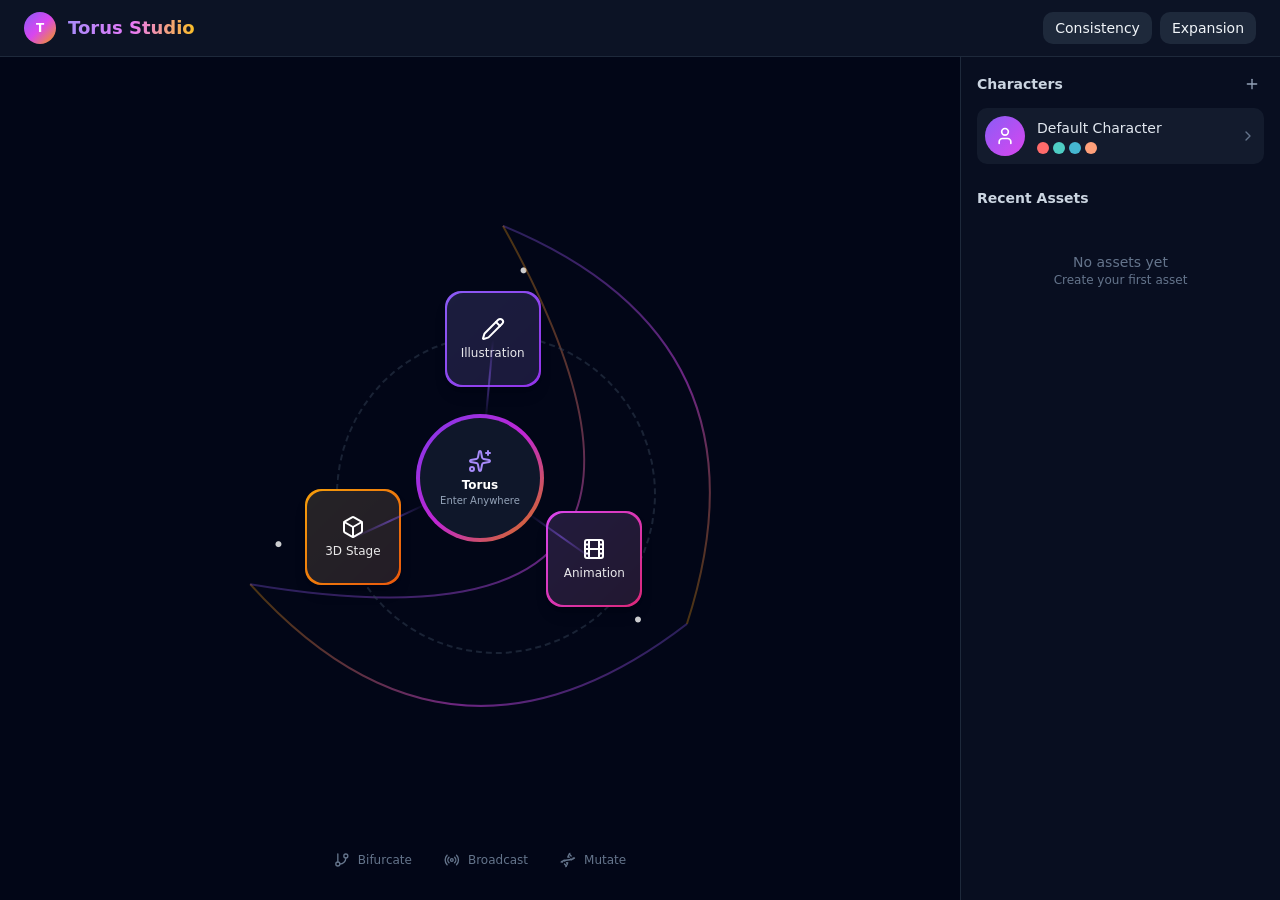
==== commit d0057d36: "feat: Torus Studio Hybrid BETA — Wired UI + Beta Plan - React UI now calls live API on port 5050 - E" ====
--- a/torus-studio/index.html
+++ b/torus-studio/index.html
@@ -4,8 +4,8 @@
     <meta charset="UTF-8" />
     <meta name="viewport" content="width=device-width, initial-scale=1.0" />
     <title>Torus Studio</title>
-    <script type="module" crossorigin src="./assets/index-D2uJU9qT.js"></script>
-    <link rel="stylesheet" crossorigin href="./assets/index-MYVpT1LW.css">
+    <script type="module" crossorigin src="./assets/index-DuTW8Ilc.js"></script>
+    <link rel="stylesheet" crossorigin href="./assets/index-CPOrrYnm.css">
   </head>
   <body>
     <div id="root"></div>
--- a/torus-studio/assets/index-CPOrrYnm.css
+++ b/torus-studio/assets/index-CPOrrYnm.css
@@ -0,0 +1 @@
+*,:before,:after{--tw-border-spacing-x: 0;--tw-border-spacing-y: 0;--tw-translate-x: 0;--tw-translate-y: 0;--tw-rotate: 0;--tw-skew-x: 0;--tw-skew-y: 0;--tw-scale-x: 1;--tw-scale-y: 1;--tw-pan-x: ;--tw-pan-y: ;--tw-pinch-zoom: ;--tw-scroll-snap-strictness: proximity;--tw-gradient-from-position: ;--tw-gradient-via-position: ;--tw-gradient-to-position: ;--tw-ordinal: ;--tw-slashed-zero: ;--tw-numeric-figure: ;--tw-numeric-spacing: ;--tw-numeric-fraction: ;--tw-ring-inset: ;--tw-ring-offset-width: 0px;--tw-ring-offset-color: #fff;--tw-ring-color: rgb(59 130 246 / .5);--tw-ring-offset-shadow: 0 0 #0000;--tw-ring-shadow: 0 0 #0000;--tw-shadow: 0 0 #0000;--tw-shadow-colored: 0 0 #0000;--tw-blur: ;--tw-brightness: ;--tw-contrast: ;--tw-grayscale: ;--tw-hue-rotate: ;--tw-invert: ;--tw-saturate: ;--tw-sepia: ;--tw-drop-shadow: ;--tw-backdrop-blur: ;--tw-backdrop-brightness: ;--tw-backdrop-contrast: ;--tw-backdrop-grayscale: ;--tw-backdrop-hue-rotate: ;--tw-backdrop-invert: ;--tw-backdrop-opacity: ;--tw-backdrop-saturate: ;--tw-backdrop-sepia: ;--tw-contain-size: ;--tw-contain-layout: ;--tw-contain-paint: ;--tw-contain-style: }::backdrop{--tw-border-spacing-x: 0;--tw-border-spacing-y: 0;--tw-translate-x: 0;--tw-translate-y: 0;--tw-rotate: 0;--tw-skew-x: 0;--tw-skew-y: 0;--tw-scale-x: 1;--tw-scale-y: 1;--tw-pan-x: ;--tw-pan-y: ;--tw-pinch-zoom: ;--tw-scroll-snap-strictness: proximity;--tw-gradient-from-position: ;--tw-gradient-via-position: ;--tw-gradient-to-position: ;--tw-ordinal: ;--tw-slashed-zero: ;--tw-numeric-figure: ;--tw-numeric-spacing: ;--tw-numeric-fraction: ;--tw-ring-inset: ;--tw-ring-offset-width: 0px;--tw-ring-offset-color: #fff;--tw-ring-color: rgb(59 130 246 / .5);--tw-ring-offset-shadow: 0 0 #0000;--tw-ring-shadow: 0 0 #0000;--tw-shadow: 0 0 #0000;--tw-shadow-colored: 0 0 #0000;--tw-blur: ;--tw-brightness: ;--tw-contrast: ;--tw-grayscale: ;--tw-hue-rotate: ;--tw-invert: ;--tw-saturate: ;--tw-sepia: ;--tw-drop-shadow: ;--tw-backdrop-blur: ;--tw-backdrop-brightness: ;--tw-backdrop-contrast: ;--tw-backdrop-grayscale: ;--tw-backdrop-hue-rotate: ;--tw-backdrop-invert: ;--tw-backdrop-opacity: ;--tw-backdrop-saturate: ;--tw-backdrop-sepia: ;--tw-contain-size: ;--tw-contain-layout: ;--tw-contain-paint: ;--tw-contain-style: }*,:before,:after{box-sizing:border-box;border-width:0;border-style:solid;border-color:#e5e7eb}:before,:after{--tw-content: ""}html,:host{line-height:1.5;-webkit-text-size-adjust:100%;-moz-tab-size:4;-o-tab-size:4;tab-size:4;font-family:ui-sans-serif,system-ui,sans-serif,"Apple Color Emoji","Segoe UI Emoji",Segoe UI Symbol,"Noto Color Emoji";font-feature-settings:normal;font-variation-settings:normal;-webkit-tap-highlight-color:transparent}body{margin:0;line-height:inherit}hr{height:0;color:inherit;border-top-width:1px}abbr:where([title]){-webkit-text-decoration:underline dotted;text-decoration:underline dotted}h1,h2,h3,h4,h5,h6{font-size:inherit;font-weight:inherit}a{color:inherit;text-decoration:inherit}b,strong{font-weight:bolder}code,kbd,samp,pre{font-family:ui-monospace,SFMono-Regular,Menlo,Monaco,Consolas,Liberation Mono,Courier New,monospace;font-feature-settings:normal;font-variation-settings:normal;font-size:1em}small{font-size:80%}sub,sup{font-size:75%;line-height:0;position:relative;vertical-align:baseline}sub{bottom:-.25em}sup{top:-.5em}table{text-indent:0;border-color:inherit;border-collapse:collapse}button,input,optgroup,select,textarea{font-family:inherit;font-feature-settings:inherit;font-variation-settings:inherit;font-size:100%;font-weight:inherit;line-height:inherit;letter-spacing:inherit;color:inherit;margin:0;padding:0}button,select{text-transform:none}button,input:where([type=button]),input:where([type=reset]),input:where([type=submit]){-webkit-appearance:button;background-color:transparent;background-image:none}:-moz-focusring{outline:auto}:-moz-ui-invalid{box-shadow:none}progress{vertical-align:baseline}::-webkit-inner-spin-button,::-webkit-outer-spin-button{height:auto}[type=search]{-webkit-appearance:textfield;outline-offset:-2px}::-webkit-search-decoration{-webkit-appearance:none}::-webkit-file-upload-button{-webkit-appearance:button;font:inherit}summary{display:list-item}blockquote,dl,dd,h1,h2,h3,h4,h5,h6,hr,figure,p,pre{margin:0}fieldset{margin:0;padding:0}legend{padding:0}ol,ul,menu{list-style:none;margin:0;padding:0}dialog{padding:0}textarea{resize:vertical}input::-moz-placeholder,textarea::-moz-placeholder{opacity:1;color:#9ca3af}input::placeholder,textarea::placeholder{opacity:1;color:#9ca3af}button,[role=button]{cursor:pointer}:disabled{cursor:default}img,svg,video,canvas,audio,iframe,embed,object{display:block;vertical-align:middle}img,video{max-width:100%;height:auto}[hidden]:where(:not([hidden=until-found])){display:none}:root{--background: 0 0% 100%;--foreground: 240 10% 3.9%;--card: 0 0% 100%;--card-foreground: 240 10% 3.9%;--popover: 0 0% 100%;--popover-foreground: 240 10% 3.9%;--primary: 240 5.9% 10%;--primary-foreground: 0 0% 98%;--secondary: 240 4.8% 95.9%;--secondary-foreground: 240 5.9% 10%;--muted: 240 4.8% 95.9%;--muted-foreground: 240 3.8% 46.1%;--accent: 240 4.8% 95.9%;--accent-foreground: 240 5.9% 10%;--destructive: 0 84.2% 60.2%;--destructive-foreground: 0 0% 98%;--border: 240 5.9% 90%;--input: 240 5.9% 90%;--ring: 240 5.9% 10%;--radius: .625rem;--sidebar-background: 0 0% 98%;--sidebar-foreground: 240 5.3% 26.1%;--sidebar-primary: 240 5.9% 10%;--sidebar-primary-foreground: 0 0% 98%;--sidebar-accent: 240 4.8% 95.9%;--sidebar-accent-foreground: 240 5.9% 10%;--sidebar-border: 220 13% 91%;--sidebar-ring: 217.2 91.2% 59.8%}.dark{--background: 240 10% 3.9%;--foreground: 0 0% 98%;--card: 240 10% 3.9%;--card-foreground: 0 0% 98%;--popover: 240 10% 3.9%;--popover-foreground: 0 0% 98%;--primary: 0 0% 98%;--primary-foreground: 240 5.9% 10%;--secondary: 240 3.7% 15.9%;--secondary-foreground: 0 0% 98%;--muted: 240 3.7% 15.9%;--muted-foreground: 240 5% 64.9%;--accent: 240 3.7% 15.9%;--accent-foreground: 0 0% 98%;--destructive: 0 62.8% 30.6%;--destructive-foreground: 0 0% 98%;--border: 240 3.7% 15.9%;--input: 240 3.7% 15.9%;--ring: 240 4.9% 83.9%;--sidebar-background: 240 5.9% 10%;--sidebar-foreground: 240 4.8% 95.9%;--sidebar-primary: 224.3 76.3% 48%;--sidebar-primary-foreground: 0 0% 100%;--sidebar-accent: 240 3.7% 15.9%;--sidebar-accent-foreground: 240 4.8% 95.9%;--sidebar-border: 240 3.7% 15.9%;--sidebar-ring: 217.2 91.2% 59.8%}*{border-color:hsl(var(--border))}body{background-color:hsl(var(--background));color:hsl(var(--foreground))}.sr-only{position:absolute;width:1px;height:1px;padding:0;margin:-1px;overflow:hidden;clip:rect(0,0,0,0);white-space:nowrap;border-width:0}.pointer-events-none{pointer-events:none}.visible{visibility:visible}.invisible{visibility:hidden}.fixed{position:fixed}.absolute{position:absolute}.relative{position:relative}.-inset-20{inset:-5rem}.inset-0{inset:0}.inset-x-0{left:0;right:0}.inset-y-0{top:0;bottom:0}.-bottom-12{bottom:-3rem}.-left-12{left:-3rem}.-right-1{right:-.25rem}.-right-12{right:-3rem}.-top-1{top:-.25rem}.-top-12{top:-3rem}.bottom-0{bottom:0}.bottom-4{bottom:1rem}.bottom-8{bottom:2rem}.left-0{left:0}.left-1\/2{left:50%}.left-2{left:.5rem}.left-4{left:1rem}.left-\[50\%\]{left:50%}.right-0{right:0}.right-1{right:.25rem}.right-2{right:.5rem}.right-3{right:.75rem}.right-4{right:1rem}.top-0{top:0}.top-1\.5{top:.375rem}.top-1\/2{top:50%}.top-14{top:3.5rem}.top-3\.5{top:.875rem}.top-4{top:1rem}.top-\[1px\]{top:1px}.top-\[50\%\]{top:50%}.top-\[60\%\]{top:60%}.top-full{top:100%}.isolate{isolation:isolate}.z-10{z-index:10}.z-20{z-index:20}.z-40{z-index:40}.z-50{z-index:50}.z-\[1\]{z-index:1}.order-first{order:-9999}.order-last{order:9999}.col-span-2{grid-column:span 2 / span 2}.col-start-2{grid-column-start:2}.row-span-2{grid-row:span 2 / span 2}.row-start-1{grid-row-start:1}.\!m-0{margin:0!important}.-mx-1{margin-left:-.25rem;margin-right:-.25rem}.-my-2{margin-top:-.5rem;margin-bottom:-.5rem}.mx-2{margin-left:.5rem;margin-right:.5rem}.mx-3\.5{margin-left:.875rem;margin-right:.875rem}.mx-auto{margin-left:auto;margin-right:auto}.my-0{margin-top:0;margin-bottom:0}.my-0\.5{margin-top:.125rem;margin-bottom:.125rem}.my-1{margin-top:.25rem;margin-bottom:.25rem}.-ml-4{margin-left:-1rem}.-mt-1\.5{margin-top:-.375rem}.-mt-4{margin-top:-1rem}.mb-1{margin-bottom:.25rem}.mb-2{margin-bottom:.5rem}.mb-3{margin-bottom:.75rem}.mb-4{margin-bottom:1rem}.mb-6{margin-bottom:1.5rem}.ml-1{margin-left:.25rem}.ml-10{margin-left:2.5rem}.ml-4{margin-left:1rem}.ml-auto{margin-left:auto}.mt-1{margin-top:.25rem}.mt-1\.5{margin-top:.375rem}.mt-2{margin-top:.5rem}.mt-4{margin-top:1rem}.mt-auto{margin-top:auto}.line-clamp-1{overflow:hidden;display:-webkit-box;-webkit-box-orient:vertical;-webkit-line-clamp:1}.line-clamp-2{overflow:hidden;display:-webkit-box;-webkit-box-orient:vertical;-webkit-line-clamp:2}.block{display:block}.flex{display:flex}.inline-flex{display:inline-flex}.table{display:table}.table-caption{display:table-caption}.table-cell{display:table-cell}.table-row{display:table-row}.grid{display:grid}.hidden{display:none}.aspect-square{aspect-ratio:1 / 1}.aspect-video{aspect-ratio:16 / 9}.size-10{width:2.5rem;height:2.5rem}.size-2{width:.5rem;height:.5rem}.size-2\.5{width:.625rem;height:.625rem}.size-3{width:.75rem;height:.75rem}.size-3\.5{width:.875rem;height:.875rem}.size-4{width:1rem;height:1rem}.size-6{width:1.5rem;height:1.5rem}.size-7{width:1.75rem;height:1.75rem}.size-8{width:2rem;height:2rem}.size-9{width:2.25rem;height:2.25rem}.size-auto{width:auto;height:auto}.size-full{width:100%;height:100%}.h-0\.5{height:.125rem}.h-1\.5{height:.375rem}.h-10{height:2.5rem}.h-12{height:3rem}.h-16{height:4rem}.h-2{height:.5rem}.h-2\.5{height:.625rem}.h-20{height:5rem}.h-24{height:6rem}.h-3{height:.75rem}.h-32{height:8rem}.h-4{height:1rem}.h-5{height:1.25rem}.h-6{height:1.5rem}.h-64{height:16rem}.h-7{height:1.75rem}.h-8{height:2rem}.h-80{height:20rem}.h-9{height:2.25rem}.h-\[1\.15rem\]{height:1.15rem}.h-\[calc\(100\%-1px\)\]{height:calc(100% - 1px)}.h-\[var\(--radix-navigation-menu-viewport-height\)\]{height:var(--radix-navigation-menu-viewport-height)}.h-\[var\(--radix-select-trigger-height\)\]{height:var(--radix-select-trigger-height)}.h-auto{height:auto}.h-full{height:100%}.h-px{height:1px}.h-screen{height:100vh}.h-svh{height:100svh}.max-h-\[300px\]{max-height:300px}.min-h-0{min-height:0px}.min-h-16{min-height:4rem}.min-h-4{min-height:1rem}.min-h-screen{min-height:100vh}.min-h-svh{min-height:100svh}.w-0{width:0px}.w-1{width:.25rem}.w-10{width:2.5rem}.w-12{width:3rem}.w-16{width:4rem}.w-2{width:.5rem}.w-2\.5{width:.625rem}.w-20{width:5rem}.w-24{width:6rem}.w-3{width:.75rem}.w-3\/4{width:75%}.w-32{width:8rem}.w-4{width:1rem}.w-5{width:1.25rem}.w-6{width:1.5rem}.w-64{width:16rem}.w-72{width:18rem}.w-8{width:2rem}.w-80{width:20rem}.w-9{width:2.25rem}.w-96{width:24rem}.w-\[100px\]{width:100px}.w-auto{width:auto}.w-fit{width:-moz-fit-content;width:fit-content}.w-full{width:100%}.w-max{width:-moz-max-content;width:max-content}.w-px{width:1px}.min-w-0{min-width:0px}.min-w-10{min-width:2.5rem}.min-w-5{min-width:1.25rem}.min-w-8{min-width:2rem}.min-w-9{min-width:2.25rem}.min-w-\[12rem\]{min-width:12rem}.min-w-\[8rem\]{min-width:8rem}.min-w-\[var\(--radix-select-trigger-width\)\]{min-width:var(--radix-select-trigger-width)}.max-w-2xl{max-width:42rem}.max-w-\[calc\(100\%-2rem\)\]{max-width:calc(100% - 2rem)}.max-w-max{max-width:-moz-max-content;max-width:max-content}.max-w-sm{max-width:24rem}.flex-1{flex:1 1 0%}.shrink-0{flex-shrink:0}.grow{flex-grow:1}.grow-0{flex-grow:0}.basis-full{flex-basis:100%}.caption-bottom{caption-side:bottom}.border-collapse{border-collapse:collapse}.-translate-x-1\/2{--tw-translate-x: -50%;transform:translate(var(--tw-translate-x),var(--tw-translate-y)) rotate(var(--tw-rotate)) skew(var(--tw-skew-x)) skewY(var(--tw-skew-y)) scaleX(var(--tw-scale-x)) scaleY(var(--tw-scale-y))}.-translate-x-px{--tw-translate-x: -1px;transform:translate(var(--tw-translate-x),var(--tw-translate-y)) rotate(var(--tw-rotate)) skew(var(--tw-skew-x)) skewY(var(--tw-skew-y)) scaleX(var(--tw-scale-x)) scaleY(var(--tw-scale-y))}.-translate-y-1\/2{--tw-translate-y: -50%;transform:translate(var(--tw-translate-x),var(--tw-translate-y)) rotate(var(--tw-rotate)) skew(var(--tw-skew-x)) skewY(var(--tw-skew-y)) scaleX(var(--tw-scale-x)) scaleY(var(--tw-scale-y))}.translate-x-\[-50\%\]{--tw-translate-x: -50%;transform:translate(var(--tw-translate-x),var(--tw-translate-y)) rotate(var(--tw-rotate)) skew(var(--tw-skew-x)) skewY(var(--tw-skew-y)) scaleX(var(--tw-scale-x)) scaleY(var(--tw-scale-y))}.translate-x-px{--tw-translate-x: 1px;transform:translate(var(--tw-translate-x),var(--tw-translate-y)) rotate(var(--tw-rotate)) skew(var(--tw-skew-x)) skewY(var(--tw-skew-y)) scaleX(var(--tw-scale-x)) scaleY(var(--tw-scale-y))}.translate-y-0\.5{--tw-translate-y: .125rem;transform:translate(var(--tw-translate-x),var(--tw-translate-y)) rotate(var(--tw-rotate)) skew(var(--tw-skew-x)) skewY(var(--tw-skew-y)) scaleX(var(--tw-scale-x)) scaleY(var(--tw-scale-y))}.translate-y-\[-50\%\]{--tw-translate-y: -50%;transform:translate(var(--tw-translate-x),var(--tw-translate-y)) rotate(var(--tw-rotate)) skew(var(--tw-skew-x)) skewY(var(--tw-skew-y)) scaleX(var(--tw-scale-x)) scaleY(var(--tw-scale-y))}.translate-y-\[calc\(-50\%_-_2px\)\]{--tw-translate-y: calc(-50% - 2px) ;transform:translate(var(--tw-translate-x),var(--tw-translate-y)) rotate(var(--tw-rotate)) skew(var(--tw-skew-x)) skewY(var(--tw-skew-y)) scaleX(var(--tw-scale-x)) scaleY(var(--tw-scale-y))}.rotate-45{--tw-rotate: 45deg;transform:translate(var(--tw-translate-x),var(--tw-translate-y)) rotate(var(--tw-rotate)) skew(var(--tw-skew-x)) skewY(var(--tw-skew-y)) scaleX(var(--tw-scale-x)) scaleY(var(--tw-scale-y))}.rotate-90{--tw-rotate: 90deg;transform:translate(var(--tw-translate-x),var(--tw-translate-y)) rotate(var(--tw-rotate)) skew(var(--tw-skew-x)) skewY(var(--tw-skew-y)) scaleX(var(--tw-scale-x)) scaleY(var(--tw-scale-y))}.scale-100{--tw-scale-x: 1;--tw-scale-y: 1;transform:translate(var(--tw-translate-x),var(--tw-translate-y)) rotate(var(--tw-rotate)) skew(var(--tw-skew-x)) skewY(var(--tw-skew-y)) scaleX(var(--tw-scale-x)) scaleY(var(--tw-scale-y))}.scale-110{--tw-scale-x: 1.1;--tw-scale-y: 1.1;transform:translate(var(--tw-translate-x),var(--tw-translate-y)) rotate(var(--tw-rotate)) skew(var(--tw-skew-x)) skewY(var(--tw-skew-y)) scaleX(var(--tw-scale-x)) scaleY(var(--tw-scale-y))}.transform{transform:translate(var(--tw-translate-x),var(--tw-translate-y)) rotate(var(--tw-rotate)) skew(var(--tw-skew-x)) skewY(var(--tw-skew-y)) scaleX(var(--tw-scale-x)) scaleY(var(--tw-scale-y))}@keyframes caret-blink{0%,70%,to{opacity:1}20%,50%{opacity:0}}.animate-caret-blink{animation:caret-blink 1.25s ease-out infinite}@keyframes pulse{50%{opacity:.5}}.animate-pulse{animation:pulse 2s cubic-bezier(.4,0,.6,1) infinite}@keyframes spin{to{transform:rotate(360deg)}}.animate-spin{animation:spin 1s linear infinite}.cursor-crosshair{cursor:crosshair}.cursor-default{cursor:default}.cursor-not-allowed{cursor:not-allowed}.cursor-pointer{cursor:pointer}.cursor-text{cursor:text}.touch-none{touch-action:none}.select-none{-webkit-user-select:none;-moz-user-select:none;user-select:none}.resize-none{resize:none}.resize{resize:both}.scroll-my-1{scroll-margin-top:.25rem;scroll-margin-bottom:.25rem}.scroll-py-1{scroll-padding-top:.25rem;scroll-padding-bottom:.25rem}.list-disc{list-style-type:disc}.list-none{list-style-type:none}.auto-rows-min{grid-auto-rows:min-content}.grid-cols-2{grid-template-columns:repeat(2,minmax(0,1fr))}.grid-cols-4{grid-template-columns:repeat(4,minmax(0,1fr))}.grid-cols-6{grid-template-columns:repeat(6,minmax(0,1fr))}.grid-cols-\[0_1fr\]{grid-template-columns:0 1fr}.grid-rows-\[auto_auto\]{grid-template-rows:auto auto}.flex-row{flex-direction:row}.flex-col{flex-direction:column}.flex-col-reverse{flex-direction:column-reverse}.flex-wrap{flex-wrap:wrap}.place-content-center{place-content:center}.items-start{align-items:flex-start}.items-end{align-items:flex-end}.items-center{align-items:center}.items-stretch{align-items:stretch}.justify-start{justify-content:flex-start}.justify-center{justify-content:center}.justify-between{justify-content:space-between}.justify-items-start{justify-items:start}.gap-0\.5{gap:.125rem}.gap-1{gap:.25rem}.gap-1\.5{gap:.375rem}.gap-2{gap:.5rem}.gap-2\.5{gap:.625rem}.gap-3{gap:.75rem}.gap-4{gap:1rem}.gap-6{gap:1.5rem}.gap-7{gap:1.75rem}.gap-8{gap:2rem}.gap-\[--spacing\(var\(--gap\)\)\]{gap:var(--spacing(var(--gap)))}.gap-y-0\.5{row-gap:.125rem}.space-y-2>:not([hidden])~:not([hidden]){--tw-space-y-reverse: 0;margin-top:calc(.5rem * calc(1 - var(--tw-space-y-reverse)));margin-bottom:calc(.5rem * var(--tw-space-y-reverse))}.space-y-3>:not([hidden])~:not([hidden]){--tw-space-y-reverse: 0;margin-top:calc(.75rem * calc(1 - var(--tw-space-y-reverse)));margin-bottom:calc(.75rem * var(--tw-space-y-reverse))}.space-y-4>:not([hidden])~:not([hidden]){--tw-space-y-reverse: 0;margin-top:calc(1rem * calc(1 - var(--tw-space-y-reverse)));margin-bottom:calc(1rem * var(--tw-space-y-reverse))}.self-start{align-self:flex-start}.self-stretch{align-self:stretch}.justify-self-end{justify-self:end}.overflow-auto{overflow:auto}.overflow-hidden{overflow:hidden}.overflow-x-auto{overflow-x:auto}.overflow-y-auto{overflow-y:auto}.overflow-x-hidden{overflow-x:hidden}.truncate{overflow:hidden;text-overflow:ellipsis;white-space:nowrap}.whitespace-nowrap{white-space:nowrap}.text-balance{text-wrap:balance}.break-words{overflow-wrap:break-word}.rounded{border-radius:.25rem}.rounded-2xl{border-radius:1rem}.rounded-\[2px\]{border-radius:2px}.rounded-\[4px\]{border-radius:4px}.rounded-\[calc\(var\(--radius\)-5px\)\]{border-radius:calc(var(--radius) - 5px)}.rounded-\[inherit\]{border-radius:inherit}.rounded-full{border-radius:9999px}.rounded-lg{border-radius:var(--radius)}.rounded-md{border-radius:calc(var(--radius) - 2px)}.rounded-none{border-radius:0}.rounded-sm{border-radius:calc(var(--radius) - 4px)}.rounded-xl{border-radius:calc(var(--radius) + 4px)}.rounded-xs{border-radius:calc(var(--radius) - 6px)}.rounded-l-md{border-top-left-radius:calc(var(--radius) - 2px);border-bottom-left-radius:calc(var(--radius) - 2px)}.rounded-r-md{border-top-right-radius:calc(var(--radius) - 2px);border-bottom-right-radius:calc(var(--radius) - 2px)}.rounded-tl-sm{border-top-left-radius:calc(var(--radius) - 4px)}.border{border-width:1px}.border-0{border-width:0px}.border-2{border-width:2px}.border-\[1\.5px\]{border-width:1.5px}.border-y{border-top-width:1px;border-bottom-width:1px}.border-b{border-bottom-width:1px}.border-l{border-left-width:1px}.border-r{border-right-width:1px}.border-t{border-top-width:1px}.border-dashed{border-style:dashed}.border-none{border-style:none}.border-amber-500{--tw-border-opacity: 1;border-color:rgb(245 158 11 / var(--tw-border-opacity, 1))}.border-amber-500\/30{border-color:#f59e0b4d}.border-border{border-color:hsl(var(--border))}.border-border\/50{border-color:hsl(var(--border) / .5)}.border-input{border-color:hsl(var(--input))}.border-primary{border-color:hsl(var(--primary))}.border-sidebar-border{border-color:hsl(var(--sidebar-border))}.border-slate-700{--tw-border-opacity: 1;border-color:rgb(51 65 85 / var(--tw-border-opacity, 1))}.border-slate-700\/50{border-color:#33415580}.border-slate-800{--tw-border-opacity: 1;border-color:rgb(30 41 59 / var(--tw-border-opacity, 1))}.border-transparent{border-color:transparent}.border-violet-500\/30{border-color:#8b5cf64d}.border-violet-500\/50{border-color:#8b5cf680}.border-white{--tw-border-opacity: 1;border-color:rgb(255 255 255 / var(--tw-border-opacity, 1))}.border-l-transparent{border-left-color:transparent}.border-t-transparent{border-top-color:transparent}.bg-accent{background-color:hsl(var(--accent))}.bg-amber-600{--tw-bg-opacity: 1;background-color:rgb(217 119 6 / var(--tw-bg-opacity, 1))}.bg-amber-600\/10{background-color:#d977061a}.bg-amber-600\/90{background-color:#d97706e6}.bg-background{background-color:hsl(var(--background))}.bg-black\/50{background-color:#00000080}.bg-border{background-color:hsl(var(--border))}.bg-card{background-color:hsl(var(--card))}.bg-destructive{--tw-bg-opacity: 1;background-color:hsl(var(--destructive) / var(--tw-bg-opacity, 1))}.bg-foreground{background-color:hsl(var(--foreground))}.bg-fuchsia-500{--tw-bg-opacity: 1;background-color:rgb(217 70 239 / var(--tw-bg-opacity, 1))}.bg-fuchsia-600{--tw-bg-opacity: 1;background-color:rgb(192 38 211 / var(--tw-bg-opacity, 1))}.bg-fuchsia-600\/10{background-color:#c026d31a}.bg-green-500\/20{background-color:#22c55e33}.bg-input{background-color:hsl(var(--input))}.bg-muted{background-color:hsl(var(--muted))}.bg-muted\/50{background-color:hsl(var(--muted) / .5)}.bg-popover{background-color:hsl(var(--popover))}.bg-primary{background-color:hsl(var(--primary))}.bg-primary\/20{background-color:hsl(var(--primary) / .2)}.bg-red-500{--tw-bg-opacity: 1;background-color:rgb(239 68 68 / var(--tw-bg-opacity, 1))}.bg-secondary{background-color:hsl(var(--secondary))}.bg-sidebar{background-color:hsl(var(--sidebar-background))}.bg-sidebar-border{background-color:hsl(var(--sidebar-border))}.bg-slate-700{--tw-bg-opacity: 1;background-color:rgb(51 65 85 / var(--tw-bg-opacity, 1))}.bg-slate-800{--tw-bg-opacity: 1;background-color:rgb(30 41 59 / var(--tw-bg-opacity, 1))}.bg-slate-800\/30{background-color:#1e293b4d}.bg-slate-800\/50{background-color:#1e293b80}.bg-slate-900{--tw-bg-opacity: 1;background-color:rgb(15 23 42 / var(--tw-bg-opacity, 1))}.bg-slate-900\/50{background-color:#0f172a80}.bg-slate-900\/80{background-color:#0f172acc}.bg-slate-900\/90{background-color:#0f172ae6}.bg-slate-950{--tw-bg-opacity: 1;background-color:rgb(2 6 23 / var(--tw-bg-opacity, 1))}.bg-transparent{background-color:transparent}.bg-violet-600{--tw-bg-opacity: 1;background-color:rgb(124 58 237 / var(--tw-bg-opacity, 1))}.bg-violet-600\/10{background-color:#7c3aed1a}.bg-violet-600\/20{background-color:#7c3aed33}.bg-white{--tw-bg-opacity: 1;background-color:rgb(255 255 255 / var(--tw-bg-opacity, 1))}.bg-gradient-to-br{background-image:linear-gradient(to bottom right,var(--tw-gradient-stops))}.bg-gradient-to-r{background-image:linear-gradient(to right,var(--tw-gradient-stops))}.from-amber-500{--tw-gradient-from: #f59e0b var(--tw-gradient-from-position);--tw-gradient-to: rgb(245 158 11 / 0) var(--tw-gradient-to-position);--tw-gradient-stops: var(--tw-gradient-from), var(--tw-gradient-to)}.from-fuchsia-500{--tw-gradient-from: #d946ef var(--tw-gradient-from-position);--tw-gradient-to: rgb(217 70 239 / 0) var(--tw-gradient-to-position);--tw-gradient-stops: var(--tw-gradient-from), var(--tw-gradient-to)}.from-transparent{--tw-gradient-from: transparent var(--tw-gradient-from-position);--tw-gradient-to: rgb(0 0 0 / 0) var(--tw-gradient-to-position);--tw-gradient-stops: var(--tw-gradient-from), var(--tw-gradient-to)}.from-violet-400{--tw-gradient-from: #a78bfa var(--tw-gradient-from-position);--tw-gradient-to: rgb(167 139 250 / 0) var(--tw-gradient-to-position);--tw-gradient-stops: var(--tw-gradient-from), var(--tw-gradient-to)}.from-violet-500{--tw-gradient-from: #8b5cf6 var(--tw-gradient-from-position);--tw-gradient-to: rgb(139 92 246 / 0) var(--tw-gradient-to-position);--tw-gradient-stops: var(--tw-gradient-from), var(--tw-gradient-to)}.from-violet-600{--tw-gradient-from: #7c3aed var(--tw-gradient-from-position);--tw-gradient-to: rgb(124 58 237 / 0) var(--tw-gradient-to-position);--tw-gradient-stops: var(--tw-gradient-from), var(--tw-gradient-to)}.via-fuchsia-400{--tw-gradient-to: rgb(232 121 249 / 0) var(--tw-gradient-to-position);--tw-gradient-stops: var(--tw-gradient-from), #e879f9 var(--tw-gradient-via-position), var(--tw-gradient-to)}.via-fuchsia-500{--tw-gradient-to: rgb(217 70 239 / 0) var(--tw-gradient-to-position);--tw-gradient-stops: var(--tw-gradient-from), #d946ef var(--tw-gradient-via-position), var(--tw-gradient-to)}.via-fuchsia-600{--tw-gradient-to: rgb(192 38 211 / 0) var(--tw-gradient-to-position);--tw-gradient-stops: var(--tw-gradient-from), #c026d3 var(--tw-gradient-via-position), var(--tw-gradient-to)}.via-violet-500\/50{--tw-gradient-to: rgb(139 92 246 / 0) var(--tw-gradient-to-position);--tw-gradient-stops: var(--tw-gradient-from), rgb(139 92 246 / .5) var(--tw-gradient-via-position), var(--tw-gradient-to)}.to-amber-400{--tw-gradient-to: #fbbf24 var(--tw-gradient-to-position)}.to-amber-500{--tw-gradient-to: #f59e0b var(--tw-gradient-to-position)}.to-amber-600{--tw-gradient-to: #d97706 var(--tw-gradient-to-position)}.to-fuchsia-500{--tw-gradient-to: #d946ef var(--tw-gradient-to-position)}.to-orange-600{--tw-gradient-to: #ea580c var(--tw-gradient-to-position)}.to-pink-600{--tw-gradient-to: #db2777 var(--tw-gradient-to-position)}.to-purple-600{--tw-gradient-to: #9333ea var(--tw-gradient-to-position)}.to-transparent{--tw-gradient-to: transparent var(--tw-gradient-to-position)}.bg-clip-text{-webkit-background-clip:text;background-clip:text}.fill-current{fill:currentColor}.fill-foreground{fill:hsl(var(--foreground))}.fill-primary{fill:hsl(var(--primary))}.p-0{padding:0}.p-0\.5{padding:.125rem}.p-1{padding:.25rem}.p-1\.5{padding:.375rem}.p-2{padding:.5rem}.p-3{padding:.75rem}.p-4{padding:1rem}.p-6{padding:1.5rem}.p-8{padding:2rem}.p-\[3px\]{padding:3px}.p-px{padding:1px}.px-1{padding-left:.25rem;padding-right:.25rem}.px-1\.5{padding-left:.375rem;padding-right:.375rem}.px-2{padding-left:.5rem;padding-right:.5rem}.px-2\.5{padding-left:.625rem;padding-right:.625rem}.px-3{padding-left:.75rem;padding-right:.75rem}.px-4{padding-left:1rem;padding-right:1rem}.px-6{padding-left:1.5rem;padding-right:1.5rem}.py-0\.5{padding-top:.125rem;padding-bottom:.125rem}.py-1{padding-top:.25rem;padding-bottom:.25rem}.py-1\.5{padding-top:.375rem;padding-bottom:.375rem}.py-2{padding-top:.5rem;padding-bottom:.5rem}.py-3{padding-top:.75rem;padding-bottom:.75rem}.py-4{padding-top:1rem;padding-bottom:1rem}.py-6{padding-top:1.5rem;padding-bottom:1.5rem}.py-8{padding-top:2rem;padding-bottom:2rem}.pb-3{padding-bottom:.75rem}.pb-4{padding-bottom:1rem}.pl-2{padding-left:.5rem}.pl-3{padding-left:.75rem}.pl-4{padding-left:1rem}.pl-8{padding-left:2rem}.pr-1{padding-right:.25rem}.pr-2{padding-right:.5rem}.pr-2\.5{padding-right:.625rem}.pr-3{padding-right:.75rem}.pr-8{padding-right:2rem}.pt-0{padding-top:0}.pt-14{padding-top:3.5rem}.pt-3{padding-top:.75rem}.pt-4{padding-top:1rem}.text-left{text-align:left}.text-center{text-align:center}.align-middle{vertical-align:middle}.font-mono{font-family:ui-monospace,SFMono-Regular,Menlo,Monaco,Consolas,Liberation Mono,Courier New,monospace}.font-sans{font-family:ui-sans-serif,system-ui,sans-serif,"Apple Color Emoji","Segoe UI Emoji",Segoe UI Symbol,"Noto Color Emoji"}.text-\[0\.8rem\]{font-size:.8rem}.text-\[10px\]{font-size:10px}.text-base{font-size:1rem;line-height:1.5rem}.text-lg{font-size:1.125rem;line-height:1.75rem}.text-sm{font-size:.875rem;line-height:1.25rem}.text-sm\/relaxed{font-size:.875rem;line-height:1.625}.text-xs{font-size:.75rem;line-height:1rem}.font-bold{font-weight:700}.font-medium{font-weight:500}.font-normal{font-weight:400}.font-semibold{font-weight:600}.capitalize{text-transform:capitalize}.tabular-nums{--tw-numeric-spacing: tabular-nums;font-variant-numeric:var(--tw-ordinal) var(--tw-slashed-zero) var(--tw-numeric-figure) var(--tw-numeric-spacing) var(--tw-numeric-fraction)}.leading-none{line-height:1}.leading-normal{line-height:1.5}.leading-snug{line-height:1.375}.tracking-tight{letter-spacing:-.025em}.tracking-widest{letter-spacing:.1em}.text-accent-foreground{color:hsl(var(--accent-foreground))}.text-amber-400{--tw-text-opacity: 1;color:rgb(251 191 36 / var(--tw-text-opacity, 1))}.text-background{color:hsl(var(--background))}.text-card-foreground{color:hsl(var(--card-foreground))}.text-current{color:currentColor}.text-destructive{--tw-text-opacity: 1;color:hsl(var(--destructive) / var(--tw-text-opacity, 1))}.text-foreground{color:hsl(var(--foreground))}.text-fuchsia-400{--tw-text-opacity: 1;color:rgb(232 121 249 / var(--tw-text-opacity, 1))}.text-green-400{--tw-text-opacity: 1;color:rgb(74 222 128 / var(--tw-text-opacity, 1))}.text-muted-foreground{color:hsl(var(--muted-foreground))}.text-popover-foreground{color:hsl(var(--popover-foreground))}.text-primary{color:hsl(var(--primary))}.text-primary-foreground{color:hsl(var(--primary-foreground))}.text-secondary-foreground{color:hsl(var(--secondary-foreground))}.text-sidebar-foreground{color:hsl(var(--sidebar-foreground))}.text-sidebar-foreground\/70{color:hsl(var(--sidebar-foreground) / .7)}.text-slate-100{--tw-text-opacity: 1;color:rgb(241 245 249 / var(--tw-text-opacity, 1))}.text-slate-200{--tw-text-opacity: 1;color:rgb(226 232 240 / var(--tw-text-opacity, 1))}.text-slate-300{--tw-text-opacity: 1;color:rgb(203 213 225 / var(--tw-text-opacity, 1))}.text-slate-400{--tw-text-opacity: 1;color:rgb(148 163 184 / var(--tw-text-opacity, 1))}.text-slate-500{--tw-text-opacity: 1;color:rgb(100 116 139 / var(--tw-text-opacity, 1))}.text-slate-600{--tw-text-opacity: 1;color:rgb(71 85 105 / var(--tw-text-opacity, 1))}.text-slate-700{--tw-text-opacity: 1;color:rgb(51 65 85 / var(--tw-text-opacity, 1))}.text-transparent{color:transparent}.text-violet-400{--tw-text-opacity: 1;color:rgb(167 139 250 / var(--tw-text-opacity, 1))}.text-white{--tw-text-opacity: 1;color:rgb(255 255 255 / var(--tw-text-opacity, 1))}.text-white\/90{color:#ffffffe6}.underline-offset-4{text-underline-offset:4px}.opacity-0{opacity:0}.opacity-50{opacity:.5}.opacity-70{opacity:.7}.shadow{--tw-shadow: 0 1px 3px 0 rgb(0 0 0 / .1), 0 1px 2px -1px rgb(0 0 0 / .1);--tw-shadow-colored: 0 1px 3px 0 var(--tw-shadow-color), 0 1px 2px -1px var(--tw-shadow-color);box-shadow:var(--tw-ring-offset-shadow, 0 0 #0000),var(--tw-ring-shadow, 0 0 #0000),var(--tw-shadow)}.shadow-2xl{--tw-shadow: 0 25px 50px -12px rgb(0 0 0 / .25);--tw-shadow-colored: 0 25px 50px -12px var(--tw-shadow-color);box-shadow:var(--tw-ring-offset-shadow, 0 0 #0000),var(--tw-ring-shadow, 0 0 #0000),var(--tw-shadow)}.shadow-\[0_0_0_1px_hsl\(var\(--sidebar-border\)\)\]{--tw-shadow: 0 0 0 1px hsl(var(--sidebar-border));--tw-shadow-colored: 0 0 0 1px var(--tw-shadow-color);box-shadow:var(--tw-ring-offset-shadow, 0 0 #0000),var(--tw-ring-shadow, 0 0 #0000),var(--tw-shadow)}.shadow-lg{--tw-shadow: 0 10px 15px -3px rgb(0 0 0 / .1), 0 4px 6px -4px rgb(0 0 0 / .1);--tw-shadow-colored: 0 10px 15px -3px var(--tw-shadow-color), 0 4px 6px -4px var(--tw-shadow-color);box-shadow:var(--tw-ring-offset-shadow, 0 0 #0000),var(--tw-ring-shadow, 0 0 #0000),var(--tw-shadow)}.shadow-md{--tw-shadow: 0 4px 6px -1px rgb(0 0 0 / .1), 0 2px 4px -2px rgb(0 0 0 / .1);--tw-shadow-colored: 0 4px 6px -1px var(--tw-shadow-color), 0 2px 4px -2px var(--tw-shadow-color);box-shadow:var(--tw-ring-offset-shadow, 0 0 #0000),var(--tw-ring-shadow, 0 0 #0000),var(--tw-shadow)}.shadow-none{--tw-shadow: 0 0 #0000;--tw-shadow-colored: 0 0 #0000;box-shadow:var(--tw-ring-offset-shadow, 0 0 #0000),var(--tw-ring-shadow, 0 0 #0000),var(--tw-shadow)}.shadow-sm{--tw-shadow: 0 1px 2px 0 rgb(0 0 0 / .05);--tw-shadow-colored: 0 1px 2px 0 var(--tw-shadow-color);box-shadow:var(--tw-ring-offset-shadow, 0 0 #0000),var(--tw-ring-shadow, 0 0 #0000),var(--tw-shadow)}.shadow-xl{--tw-shadow: 0 20px 25px -5px rgb(0 0 0 / .1), 0 8px 10px -6px rgb(0 0 0 / .1);--tw-shadow-colored: 0 20px 25px -5px var(--tw-shadow-color), 0 8px 10px -6px var(--tw-shadow-color);box-shadow:var(--tw-ring-offset-shadow, 0 0 #0000),var(--tw-ring-shadow, 0 0 #0000),var(--tw-shadow)}.shadow-xs{--tw-shadow: 0 1px 2px 0 rgb(0 0 0 / .05);--tw-shadow-colored: 0 1px 2px 0 var(--tw-shadow-color);box-shadow:var(--tw-ring-offset-shadow, 0 0 #0000),var(--tw-ring-shadow, 0 0 #0000),var(--tw-shadow)}.shadow-violet-500\/30{--tw-shadow-color: rgb(139 92 246 / .3);--tw-shadow: var(--tw-shadow-colored)}.outline-none{outline:2px solid transparent;outline-offset:2px}.outline{outline-style:solid}.ring{--tw-ring-offset-shadow: var(--tw-ring-inset) 0 0 0 var(--tw-ring-offset-width) var(--tw-ring-offset-color);--tw-ring-shadow: var(--tw-ring-inset) 0 0 0 calc(3px + var(--tw-ring-offset-width)) var(--tw-ring-color);box-shadow:var(--tw-ring-offset-shadow),var(--tw-ring-shadow),var(--tw-shadow, 0 0 #0000)}.ring-0{--tw-ring-offset-shadow: var(--tw-ring-inset) 0 0 0 var(--tw-ring-offset-width) var(--tw-ring-offset-color);--tw-ring-shadow: var(--tw-ring-inset) 0 0 0 calc(0px + var(--tw-ring-offset-width)) var(--tw-ring-color);box-shadow:var(--tw-ring-offset-shadow),var(--tw-ring-shadow),var(--tw-shadow, 0 0 #0000)}.ring-ring\/50{--tw-ring-color: hsl(var(--ring) / .5)}.ring-sidebar-ring{--tw-ring-color: hsl(var(--sidebar-ring))}.ring-offset-background{--tw-ring-offset-color: hsl(var(--background))}.filter{filter:var(--tw-blur) var(--tw-brightness) var(--tw-contrast) var(--tw-grayscale) var(--tw-hue-rotate) var(--tw-invert) var(--tw-saturate) var(--tw-sepia) var(--tw-drop-shadow)}.backdrop-blur{--tw-backdrop-blur: blur(8px);-webkit-backdrop-filter:var(--tw-backdrop-blur) var(--tw-backdrop-brightness) var(--tw-backdrop-contrast) var(--tw-backdrop-grayscale) var(--tw-backdrop-hue-rotate) var(--tw-backdrop-invert) var(--tw-backdrop-opacity) var(--tw-backdrop-saturate) var(--tw-backdrop-sepia);backdrop-filter:var(--tw-backdrop-blur) var(--tw-backdrop-brightness) var(--tw-backdrop-contrast) var(--tw-backdrop-grayscale) var(--tw-backdrop-hue-rotate) var(--tw-backdrop-invert) var(--tw-backdrop-opacity) var(--tw-backdrop-saturate) var(--tw-backdrop-sepia)}.backdrop-blur-md{--tw-backdrop-blur: blur(12px);-webkit-backdrop-filter:var(--tw-backdrop-blur) var(--tw-backdrop-brightness) var(--tw-backdrop-contrast) var(--tw-backdrop-grayscale) var(--tw-backdrop-hue-rotate) var(--tw-backdrop-invert) var(--tw-backdrop-opacity) var(--tw-backdrop-saturate) var(--tw-backdrop-sepia);backdrop-filter:var(--tw-backdrop-blur) var(--tw-backdrop-brightness) var(--tw-backdrop-contrast) var(--tw-backdrop-grayscale) var(--tw-backdrop-hue-rotate) var(--tw-backdrop-invert) var(--tw-backdrop-opacity) var(--tw-backdrop-saturate) var(--tw-backdrop-sepia)}.transition{transition-property:color,background-color,border-color,text-decoration-color,fill,stroke,opacity,box-shadow,transform,filter,backdrop-filter;transition-timing-function:cubic-bezier(.4,0,.2,1);transition-duration:.15s}.transition-\[color\,box-shadow\]{transition-property:color,box-shadow;transition-timing-function:cubic-bezier(.4,0,.2,1);transition-duration:.15s}.transition-\[left\,right\,width\]{transition-property:left,right,width;transition-timing-function:cubic-bezier(.4,0,.2,1);transition-duration:.15s}.transition-\[margin\,opacity\]{transition-property:margin,opacity;transition-timing-function:cubic-bezier(.4,0,.2,1);transition-duration:.15s}.transition-\[width\,height\,padding\]{transition-property:width,height,padding;transition-timing-function:cubic-bezier(.4,0,.2,1);transition-duration:.15s}.transition-\[width\]{transition-property:width;transition-timing-function:cubic-bezier(.4,0,.2,1);transition-duration:.15s}.transition-all{transition-property:all;transition-timing-function:cubic-bezier(.4,0,.2,1);transition-duration:.15s}.transition-colors{transition-property:color,background-color,border-color,text-decoration-color,fill,stroke;transition-timing-function:cubic-bezier(.4,0,.2,1);transition-duration:.15s}.transition-none{transition-property:none}.transition-opacity{transition-property:opacity;transition-timing-function:cubic-bezier(.4,0,.2,1);transition-duration:.15s}.transition-shadow{transition-property:box-shadow;transition-timing-function:cubic-bezier(.4,0,.2,1);transition-duration:.15s}.transition-transform{transition-property:transform;transition-timing-function:cubic-bezier(.4,0,.2,1);transition-duration:.15s}.duration-100{transition-duration:.1s}.duration-1000{transition-duration:1s}.duration-200{transition-duration:.2s}.duration-300{transition-duration:.3s}.ease-in-out{transition-timing-function:cubic-bezier(.4,0,.2,1)}.ease-linear{transition-timing-function:linear}@keyframes enter{0%{opacity:var(--tw-enter-opacity, 1);transform:translate3d(var(--tw-enter-translate-x, 0),var(--tw-enter-translate-y, 0),0) scale3d(var(--tw-enter-scale, 1),var(--tw-enter-scale, 1),var(--tw-enter-scale, 1)) rotate(var(--tw-enter-rotate, 0))}}@keyframes exit{to{opacity:var(--tw-exit-opacity, 1);transform:translate3d(var(--tw-exit-translate-x, 0),var(--tw-exit-translate-y, 0),0) scale3d(var(--tw-exit-scale, 1),var(--tw-exit-scale, 1),var(--tw-exit-scale, 1)) rotate(var(--tw-exit-rotate, 0))}}.animate-in{animation-name:enter;animation-duration:.15s;--tw-enter-opacity: initial;--tw-enter-scale: initial;--tw-enter-rotate: initial;--tw-enter-translate-x: initial;--tw-enter-translate-y: initial}.fade-in-0{--tw-enter-opacity: 0}.zoom-in-95{--tw-enter-scale: .95}.duration-100{animation-duration:.1s}.duration-1000{animation-duration:1s}.duration-200{animation-duration:.2s}.duration-300{animation-duration:.3s}.ease-in-out{animation-timing-function:cubic-bezier(.4,0,.2,1)}.ease-linear{animation-timing-function:linear}.\[--cell-size\:--spacing\(8\)\]{--cell-size: var(--spacing(8))}.torus-gradient{background:linear-gradient(135deg,#8b5cf6,#d946ef,#f59e0b)}.torus-text-gradient{background:linear-gradient(135deg,#a78bfa,#e879f9,#fbbf24);-webkit-background-clip:text;-webkit-text-fill-color:transparent;background-clip:text}::-webkit-scrollbar{width:8px;height:8px}::-webkit-scrollbar-track{background:#1e293b}::-webkit-scrollbar-thumb{background:#475569;border-radius:4px}::-webkit-scrollbar-thumb:hover{background:#64748b}canvas.cursor-crosshair{cursor:crosshair}@keyframes torus-rotate{0%{transform:rotate(0)}to{transform:rotate(360deg)}}.torus-ring{animation:torus-rotate 20s linear infinite}@keyframes gradient-shift{0%{background-position:0% 50%}50%{background-position:100% 50%}to{background-position:0% 50%}}.flowing-border{background:linear-gradient(90deg,#8b5cf6,#d946ef,#f59e0b,#8b5cf6);background-size:300% 300%;animation:gradient-shift 3s ease infinite}.torus-node{transition:all .3s cubic-bezier(.4,0,.2,1)}.torus-node:hover{transform:scale(1.1);filter:drop-shadow(0 0 20px rgba(139,92,246,.5))}.timeline-track{background:linear-gradient(90deg,transparent 0%,rgba(139,92,246,.2) 50%,transparent 100%)}.keyframe-marker{box-shadow:0 0 10px #d946ef80}.viewport-grid{background-image:linear-gradient(rgba(51,65,85,.5) 1px,transparent 1px),linear-gradient(90deg,rgba(51,65,85,.5) 1px,transparent 1px);background-size:20px 20px}.selection\:bg-primary *::-moz-selection{background-color:hsl(var(--primary))}.selection\:bg-primary *::selection{background-color:hsl(var(--primary))}.selection\:text-primary-foreground *::-moz-selection{color:hsl(var(--primary-foreground))}.selection\:text-primary-foreground *::selection{color:hsl(var(--primary-foreground))}.selection\:bg-primary::-moz-selection{background-color:hsl(var(--primary))}.selection\:bg-primary::selection{background-color:hsl(var(--primary))}.selection\:text-primary-foreground::-moz-selection{color:hsl(var(--primary-foreground))}.selection\:text-primary-foreground::selection{color:hsl(var(--primary-foreground))}.file\:inline-flex::file-selector-button{display:inline-flex}.file\:h-7::file-selector-button{height:1.75rem}.file\:border-0::file-selector-button{border-width:0px}.file\:bg-transparent::file-selector-button{background-color:transparent}.file\:text-sm::file-selector-button{font-size:.875rem;line-height:1.25rem}.file\:font-medium::file-selector-button{font-weight:500}.file\:text-foreground::file-selector-button{color:hsl(var(--foreground))}.placeholder\:text-muted-foreground::-moz-placeholder{color:hsl(var(--muted-foreground))}.placeholder\:text-muted-foreground::placeholder{color:hsl(var(--muted-foreground))}.after\:absolute:after{content:var(--tw-content);position:absolute}.after\:-inset-2:after{content:var(--tw-content);inset:-.5rem}.after\:inset-y-0:after{content:var(--tw-content);top:0;bottom:0}.after\:left-1\/2:after{content:var(--tw-content);left:50%}.after\:w-1:after{content:var(--tw-content);width:.25rem}.after\:w-\[2px\]:after{content:var(--tw-content);width:2px}.after\:-translate-x-1\/2:after{content:var(--tw-content);--tw-translate-x: -50%;transform:translate(var(--tw-translate-x),var(--tw-translate-y)) rotate(var(--tw-rotate)) skew(var(--tw-skew-x)) skewY(var(--tw-skew-y)) scaleX(var(--tw-scale-x)) scaleY(var(--tw-scale-y))}.first\:rounded-l-md:first-child{border-top-left-radius:calc(var(--radius) - 2px);border-bottom-left-radius:calc(var(--radius) - 2px)}.first\:border-l:first-child{border-left-width:1px}.last\:mt-0:last-child{margin-top:0}.last\:rounded-r-md:last-child{border-top-right-radius:calc(var(--radius) - 2px);border-bottom-right-radius:calc(var(--radius) - 2px)}.last\:border-b-0:last-child{border-bottom-width:0px}.hover\:scale-125:hover{--tw-scale-x: 1.25;--tw-scale-y: 1.25;transform:translate(var(--tw-translate-x),var(--tw-translate-y)) rotate(var(--tw-rotate)) skew(var(--tw-skew-x)) skewY(var(--tw-skew-y)) scaleX(var(--tw-scale-x)) scaleY(var(--tw-scale-y))}.hover\:border-slate-600:hover{--tw-border-opacity: 1;border-color:rgb(71 85 105 / var(--tw-border-opacity, 1))}.hover\:bg-accent:hover{background-color:hsl(var(--accent))}.hover\:bg-amber-700:hover{--tw-bg-opacity: 1;background-color:rgb(180 83 9 / var(--tw-bg-opacity, 1))}.hover\:bg-destructive\/90:hover{background-color:hsl(var(--destructive) / .9)}.hover\:bg-fuchsia-700:hover{--tw-bg-opacity: 1;background-color:rgb(162 28 175 / var(--tw-bg-opacity, 1))}.hover\:bg-muted:hover{background-color:hsl(var(--muted))}.hover\:bg-muted\/50:hover{background-color:hsl(var(--muted) / .5)}.hover\:bg-primary\/90:hover{background-color:hsl(var(--primary) / .9)}.hover\:bg-secondary\/80:hover{background-color:hsl(var(--secondary) / .8)}.hover\:bg-sidebar-accent:hover{background-color:hsl(var(--sidebar-accent))}.hover\:bg-slate-600:hover{--tw-bg-opacity: 1;background-color:rgb(71 85 105 / var(--tw-bg-opacity, 1))}.hover\:bg-slate-700:hover{--tw-bg-opacity: 1;background-color:rgb(51 65 85 / var(--tw-bg-opacity, 1))}.hover\:bg-slate-800:hover{--tw-bg-opacity: 1;background-color:rgb(30 41 59 / var(--tw-bg-opacity, 1))}.hover\:bg-slate-800\/50:hover{background-color:#1e293b80}.hover\:bg-violet-700:hover{--tw-bg-opacity: 1;background-color:rgb(109 40 217 / var(--tw-bg-opacity, 1))}.hover\:from-amber-600:hover{--tw-gradient-from: #d97706 var(--tw-gradient-from-position);--tw-gradient-to: rgb(217 119 6 / 0) var(--tw-gradient-to-position);--tw-gradient-stops: var(--tw-gradient-from), var(--tw-gradient-to)}.hover\:to-orange-700:hover{--tw-gradient-to: #c2410c var(--tw-gradient-to-position)}.hover\:text-accent-foreground:hover{color:hsl(var(--accent-foreground))}.hover\:text-foreground:hover{color:hsl(var(--foreground))}.hover\:text-muted-foreground:hover{color:hsl(var(--muted-foreground))}.hover\:text-sidebar-accent-foreground:hover{color:hsl(var(--sidebar-accent-foreground))}.hover\:underline:hover{text-decoration-line:underline}.hover\:opacity-100:hover{opacity:1}.hover\:shadow-\[0_0_0_1px_hsl\(var\(--sidebar-accent\)\)\]:hover{--tw-shadow: 0 0 0 1px hsl(var(--sidebar-accent));--tw-shadow-colored: 0 0 0 1px var(--tw-shadow-color);box-shadow:var(--tw-ring-offset-shadow, 0 0 #0000),var(--tw-ring-shadow, 0 0 #0000),var(--tw-shadow)}.hover\:ring-4:hover{--tw-ring-offset-shadow: var(--tw-ring-inset) 0 0 0 var(--tw-ring-offset-width) var(--tw-ring-offset-color);--tw-ring-shadow: var(--tw-ring-inset) 0 0 0 calc(4px + var(--tw-ring-offset-width)) var(--tw-ring-color);box-shadow:var(--tw-ring-offset-shadow),var(--tw-ring-shadow),var(--tw-shadow, 0 0 #0000)}.hover\:after\:bg-sidebar-border:hover:after{content:var(--tw-content);background-color:hsl(var(--sidebar-border))}.focus\:z-10:focus{z-index:10}.focus\:bg-accent:focus{background-color:hsl(var(--accent))}.focus\:text-accent-foreground:focus{color:hsl(var(--accent-foreground))}.focus\:outline-none:focus{outline:2px solid transparent;outline-offset:2px}.focus\:ring-1:focus{--tw-ring-offset-shadow: var(--tw-ring-inset) 0 0 0 var(--tw-ring-offset-width) var(--tw-ring-offset-color);--tw-ring-shadow: var(--tw-ring-inset) 0 0 0 calc(1px + var(--tw-ring-offset-width)) var(--tw-ring-color);box-shadow:var(--tw-ring-offset-shadow),var(--tw-ring-shadow),var(--tw-shadow, 0 0 #0000)}.focus\:ring-2:focus{--tw-ring-offset-shadow: var(--tw-ring-inset) 0 0 0 var(--tw-ring-offset-width) var(--tw-ring-offset-color);--tw-ring-shadow: var(--tw-ring-inset) 0 0 0 calc(2px + var(--tw-ring-offset-width)) var(--tw-ring-color);box-shadow:var(--tw-ring-offset-shadow),var(--tw-ring-shadow),var(--tw-shadow, 0 0 #0000)}.focus\:ring-amber-500:focus{--tw-ring-opacity: 1;--tw-ring-color: rgb(245 158 11 / var(--tw-ring-opacity, 1))}.focus\:ring-fuchsia-500:focus{--tw-ring-opacity: 1;--tw-ring-color: rgb(217 70 239 / var(--tw-ring-opacity, 1))}.focus\:ring-ring:focus{--tw-ring-color: hsl(var(--ring))}.focus\:ring-violet-500:focus{--tw-ring-opacity: 1;--tw-ring-color: rgb(139 92 246 / var(--tw-ring-opacity, 1))}.focus\:ring-offset-2:focus{--tw-ring-offset-width: 2px}.focus-visible\:z-10:focus-visible{z-index:10}.focus-visible\:border-ring:focus-visible{border-color:hsl(var(--ring))}.focus-visible\:outline-1:focus-visible{outline-width:1px}.focus-visible\:outline-ring:focus-visible{outline-color:hsl(var(--ring))}.focus-visible\:ring-0:focus-visible{--tw-ring-offset-shadow: var(--tw-ring-inset) 0 0 0 var(--tw-ring-offset-width) var(--tw-ring-offset-color);--tw-ring-shadow: var(--tw-ring-inset) 0 0 0 calc(0px + var(--tw-ring-offset-width)) var(--tw-ring-color);box-shadow:var(--tw-ring-offset-shadow),var(--tw-ring-shadow),var(--tw-shadow, 0 0 #0000)}.focus-visible\:ring-1:focus-visible{--tw-ring-offset-shadow: var(--tw-ring-inset) 0 0 0 var(--tw-ring-offset-width) var(--tw-ring-offset-color);--tw-ring-shadow: var(--tw-ring-inset) 0 0 0 calc(1px + var(--tw-ring-offset-width)) var(--tw-ring-color);box-shadow:var(--tw-ring-offset-shadow),var(--tw-ring-shadow),var(--tw-shadow, 0 0 #0000)}.focus-visible\:ring-2:focus-visible{--tw-ring-offset-shadow: var(--tw-ring-inset) 0 0 0 var(--tw-ring-offset-width) var(--tw-ring-offset-color);--tw-ring-shadow: var(--tw-ring-inset) 0 0 0 calc(2px + var(--tw-ring-offset-width)) var(--tw-ring-color);box-shadow:var(--tw-ring-offset-shadow),var(--tw-ring-shadow),var(--tw-shadow, 0 0 #0000)}.focus-visible\:ring-4:focus-visible{--tw-ring-offset-shadow: var(--tw-ring-inset) 0 0 0 var(--tw-ring-offset-width) var(--tw-ring-offset-color);--tw-ring-shadow: var(--tw-ring-inset) 0 0 0 calc(4px + var(--tw-ring-offset-width)) var(--tw-ring-color);box-shadow:var(--tw-ring-offset-shadow),var(--tw-ring-shadow),var(--tw-shadow, 0 0 #0000)}.focus-visible\:ring-\[3px\]:focus-visible{--tw-ring-offset-shadow: var(--tw-ring-inset) 0 0 0 var(--tw-ring-offset-width) var(--tw-ring-offset-color);--tw-ring-shadow: var(--tw-ring-inset) 0 0 0 calc(3px + var(--tw-ring-offset-width)) var(--tw-ring-color);box-shadow:var(--tw-ring-offset-shadow),var(--tw-ring-shadow),var(--tw-shadow, 0 0 #0000)}.focus-visible\:ring-destructive\/20:focus-visible{--tw-ring-color: hsl(var(--destructive) / .2)}.focus-visible\:ring-ring:focus-visible{--tw-ring-color: hsl(var(--ring))}.focus-visible\:ring-ring\/50:focus-visible{--tw-ring-color: hsl(var(--ring) / .5)}.focus-visible\:ring-offset-1:focus-visible{--tw-ring-offset-width: 1px}.active\:bg-sidebar-accent:active{background-color:hsl(var(--sidebar-accent))}.active\:text-sidebar-accent-foreground:active{color:hsl(var(--sidebar-accent-foreground))}.disabled\:pointer-events-none:disabled{pointer-events:none}.disabled\:cursor-not-allowed:disabled{cursor:not-allowed}.disabled\:opacity-50:disabled{opacity:.5}.group\/menu-item:focus-within .group-focus-within\/menu-item\:opacity-100{opacity:1}.group\/menu-item:hover .group-hover\/menu-item\:opacity-100,.group:hover .group-hover\:opacity-100{opacity:1}.peer\/menu-button:hover~.peer-hover\/menu-button\:text-sidebar-accent-foreground{color:hsl(var(--sidebar-accent-foreground))}.peer:disabled~.peer-disabled\:cursor-not-allowed{cursor:not-allowed}.peer:disabled~.peer-disabled\:opacity-50{opacity:.5}.has-\[\>button\]\:ml-\[-0\.45rem\]:has(>button){margin-left:-.45rem}.has-\[\>button\]\:mr-\[-0\.45rem\]:has(>button){margin-right:-.45rem}.has-\[\>kbd\]\:ml-\[-0\.35rem\]:has(>kbd){margin-left:-.35rem}.has-\[\>kbd\]\:mr-\[-0\.35rem\]:has(>kbd){margin-right:-.35rem}.has-\[\>\[data-align\=block-end\]\]\:h-auto:has(>[data-align=block-end]){height:auto}.has-\[\>\[data-align\=block-start\]\]\:h-auto:has(>[data-align=block-start]){height:auto}.has-\[\>textarea\]\:h-auto:has(>textarea){height:auto}.has-\[\>\[data-slot\=field\]\]\:w-full:has(>[data-slot=field]){width:100%}.has-\[\>svg\]\:grid-cols-\[calc\(var\(--spacing\)\*4\)_1fr\]:has(>svg){grid-template-columns:calc(var(--spacing) * 4) 1fr}.has-\[\>\[data-align\=block-end\]\]\:flex-col:has(>[data-align=block-end]){flex-direction:column}.has-\[\>\[data-align\=block-start\]\]\:flex-col:has(>[data-align=block-start]){flex-direction:column}.has-\[\>\[data-slot\=field\]\]\:flex-col:has(>[data-slot=field]){flex-direction:column}.has-\[\>\[data-slot\=field-content\]\]\:items-start:has(>[data-slot=field-content]){align-items:flex-start}.has-\[\>\[data-slot\=button-group\]\]\:gap-2:has(>[data-slot=button-group]){gap:.5rem}.has-\[\>\[data-slot\=checkbox-group\]\]\:gap-3:has(>[data-slot=checkbox-group]){gap:.75rem}.has-\[\>\[data-slot\=radio-group\]\]\:gap-3:has(>[data-slot=radio-group]){gap:.75rem}.has-\[\>svg\]\:gap-x-3:has(>svg){-moz-column-gap:.75rem;column-gap:.75rem}.has-\[\>\[data-slot\=field\]\]\:rounded-md:has(>[data-slot=field]){border-radius:calc(var(--radius) - 2px)}.has-\[\>\[data-slot\=field\]\]\:border:has(>[data-slot=field]){border-width:1px}.has-\[\[data-slot\=input-group-control\]\:focus-visible\]\:border-ring:has([data-slot=input-group-control]:focus-visible){border-color:hsl(var(--ring))}.has-\[\[data-slot\]\[aria-invalid\=true\]\]\:border-destructive:has([data-slot][aria-invalid=true]){--tw-border-opacity: 1;border-color:hsl(var(--destructive) / var(--tw-border-opacity, 1))}.has-\[\>svg\]\:p-0:has(>svg){padding:0}.has-\[\>svg\]\:px-2:has(>svg){padding-left:.5rem;padding-right:.5rem}.has-\[\>svg\]\:px-2\.5:has(>svg){padding-left:.625rem;padding-right:.625rem}.has-\[\>svg\]\:px-3:has(>svg){padding-left:.75rem;padding-right:.75rem}.has-\[\>svg\]\:px-4:has(>svg){padding-left:1rem;padding-right:1rem}.has-\[\[data-slot\=input-group-control\]\:focus-visible\]\:ring-\[3px\]:has([data-slot=input-group-control]:focus-visible){--tw-ring-offset-shadow: var(--tw-ring-inset) 0 0 0 var(--tw-ring-offset-width) var(--tw-ring-offset-color);--tw-ring-shadow: var(--tw-ring-inset) 0 0 0 calc(3px + var(--tw-ring-offset-width)) var(--tw-ring-color);box-shadow:var(--tw-ring-offset-shadow),var(--tw-ring-shadow),var(--tw-shadow, 0 0 #0000)}.has-\[\[data-slot\=input-group-control\]\:focus-visible\]\:ring-ring\/50:has([data-slot=input-group-control]:focus-visible){--tw-ring-color: hsl(var(--ring) / .5)}.has-\[\[data-slot\]\[aria-invalid\=true\]\]\:ring-destructive\/20:has([data-slot][aria-invalid=true]){--tw-ring-color: hsl(var(--destructive) / .2)}.group\/item:has([data-slot=item-description]) .group-has-\[\[data-slot\=item-description\]\]\/item\:translate-y-0\.5{--tw-translate-y: .125rem;transform:translate(var(--tw-translate-x),var(--tw-translate-y)) rotate(var(--tw-rotate)) skew(var(--tw-skew-x)) skewY(var(--tw-skew-y)) scaleX(var(--tw-scale-x)) scaleY(var(--tw-scale-y))}.group\/item:has([data-slot=item-description]) .group-has-\[\[data-slot\=item-description\]\]\/item\:self-start{align-self:flex-start}.group\/field:has([data-orientation=horizontal]) .group-has-\[\[data-orientation\=horizontal\]\]\/field\:text-balance{text-wrap:balance}.group\/input-group:has(>input) .group-has-\[\>input\]\/input-group\:pb-2\.5{padding-bottom:.625rem}.group\/input-group:has(>input) .group-has-\[\>input\]\/input-group\:pt-2\.5{padding-top:.625rem}.aria-disabled\:pointer-events-none[aria-disabled=true]{pointer-events:none}.aria-disabled\:opacity-50[aria-disabled=true]{opacity:.5}.aria-selected\:text-muted-foreground[aria-selected=true]{color:hsl(var(--muted-foreground))}.data-\[disabled\=true\]\:pointer-events-none[data-disabled=true],.data-\[disabled\]\:pointer-events-none[data-disabled]{pointer-events:none}.data-\[vaul-drawer-direction\=bottom\]\:inset-x-0[data-vaul-drawer-direction=bottom]{left:0;right:0}.data-\[vaul-drawer-direction\=left\]\:inset-y-0[data-vaul-drawer-direction=left],.data-\[vaul-drawer-direction\=right\]\:inset-y-0[data-vaul-drawer-direction=right]{top:0;bottom:0}.data-\[vaul-drawer-direction\=top\]\:inset-x-0[data-vaul-drawer-direction=top]{left:0;right:0}.data-\[vaul-drawer-direction\=bottom\]\:bottom-0[data-vaul-drawer-direction=bottom]{bottom:0}.data-\[vaul-drawer-direction\=left\]\:left-0[data-vaul-drawer-direction=left]{left:0}.data-\[vaul-drawer-direction\=right\]\:right-0[data-vaul-drawer-direction=right]{right:0}.data-\[vaul-drawer-direction\=top\]\:top-0[data-vaul-drawer-direction=top]{top:0}.data-\[active\=true\]\:z-10[data-active=true]{z-index:10}.data-\[vaul-drawer-direction\=bottom\]\:mt-24[data-vaul-drawer-direction=bottom]{margin-top:6rem}.data-\[vaul-drawer-direction\=top\]\:mb-24[data-vaul-drawer-direction=top]{margin-bottom:6rem}.data-\[orientation\=horizontal\]\:h-1\.5[data-orientation=horizontal]{height:.375rem}.data-\[orientation\=horizontal\]\:h-full[data-orientation=horizontal]{height:100%}.data-\[orientation\=horizontal\]\:h-px[data-orientation=horizontal]{height:1px}.data-\[orientation\=vertical\]\:h-auto[data-orientation=vertical]{height:auto}.data-\[orientation\=vertical\]\:h-full[data-orientation=vertical]{height:100%}.data-\[panel-group-direction\=vertical\]\:h-px[data-panel-group-direction=vertical]{height:1px}.data-\[size\=default\]\:h-9[data-size=default]{height:2.25rem}.data-\[size\=sm\]\:h-8[data-size=sm]{height:2rem}.data-\[vaul-drawer-direction\=bottom\]\:max-h-\[80vh\][data-vaul-drawer-direction=bottom],.data-\[vaul-drawer-direction\=top\]\:max-h-\[80vh\][data-vaul-drawer-direction=top]{max-height:80vh}.data-\[orientation\=vertical\]\:min-h-44[data-orientation=vertical]{min-height:11rem}.data-\[orientation\=horizontal\]\:w-full[data-orientation=horizontal]{width:100%}.data-\[orientation\=vertical\]\:w-1\.5[data-orientation=vertical]{width:.375rem}.data-\[orientation\=vertical\]\:w-auto[data-orientation=vertical]{width:auto}.data-\[orientation\=vertical\]\:w-full[data-orientation=vertical]{width:100%}.data-\[orientation\=vertical\]\:w-px[data-orientation=vertical]{width:1px}.data-\[panel-group-direction\=vertical\]\:w-full[data-panel-group-direction=vertical]{width:100%}.data-\[vaul-drawer-direction\=left\]\:w-3\/4[data-vaul-drawer-direction=left],.data-\[vaul-drawer-direction\=right\]\:w-3\/4[data-vaul-drawer-direction=right]{width:75%}.data-\[side\=bottom\]\:translate-y-1[data-side=bottom]{--tw-translate-y: .25rem;transform:translate(var(--tw-translate-x),var(--tw-translate-y)) rotate(var(--tw-rotate)) skew(var(--tw-skew-x)) skewY(var(--tw-skew-y)) scaleX(var(--tw-scale-x)) scaleY(var(--tw-scale-y))}.data-\[side\=left\]\:-translate-x-1[data-side=left]{--tw-translate-x: -.25rem;transform:translate(var(--tw-translate-x),var(--tw-translate-y)) rotate(var(--tw-rotate)) skew(var(--tw-skew-x)) skewY(var(--tw-skew-y)) scaleX(var(--tw-scale-x)) scaleY(var(--tw-scale-y))}.data-\[side\=right\]\:translate-x-1[data-side=right]{--tw-translate-x: .25rem;transform:translate(var(--tw-translate-x),var(--tw-translate-y)) rotate(var(--tw-rotate)) skew(var(--tw-skew-x)) skewY(var(--tw-skew-y)) scaleX(var(--tw-scale-x)) scaleY(var(--tw-scale-y))}.data-\[side\=top\]\:-translate-y-1[data-side=top]{--tw-translate-y: -.25rem;transform:translate(var(--tw-translate-x),var(--tw-translate-y)) rotate(var(--tw-rotate)) skew(var(--tw-skew-x)) skewY(var(--tw-skew-y)) scaleX(var(--tw-scale-x)) scaleY(var(--tw-scale-y))}.data-\[state\=checked\]\:translate-x-\[calc\(100\%-2px\)\][data-state=checked]{--tw-translate-x: calc(100% - 2px) ;transform:translate(var(--tw-translate-x),var(--tw-translate-y)) rotate(var(--tw-rotate)) skew(var(--tw-skew-x)) skewY(var(--tw-skew-y)) scaleX(var(--tw-scale-x)) scaleY(var(--tw-scale-y))}.data-\[state\=unchecked\]\:translate-x-0[data-state=unchecked]{--tw-translate-x: 0px;transform:translate(var(--tw-translate-x),var(--tw-translate-y)) rotate(var(--tw-rotate)) skew(var(--tw-skew-x)) skewY(var(--tw-skew-y)) scaleX(var(--tw-scale-x)) scaleY(var(--tw-scale-y))}@keyframes accordion-up{0%{height:var(--radix-accordion-content-height)}to{height:0}}.data-\[state\=closed\]\:animate-accordion-up[data-state=closed]{animation:accordion-up .2s ease-out}@keyframes accordion-down{0%{height:0}to{height:var(--radix-accordion-content-height)}}.data-\[state\=open\]\:animate-accordion-down[data-state=open]{animation:accordion-down .2s ease-out}.data-\[orientation\=vertical\]\:flex-col[data-orientation=vertical],.data-\[panel-group-direction\=vertical\]\:flex-col[data-panel-group-direction=vertical]{flex-direction:column}.data-\[slot\=checkbox-group\]\:gap-3[data-slot=checkbox-group]{gap:.75rem}.data-\[range-end\=true\]\:rounded-md[data-range-end=true]{border-radius:calc(var(--radius) - 2px)}.data-\[range-middle\=true\]\:rounded-none[data-range-middle=true]{border-radius:0}.data-\[range-start\=true\]\:rounded-md[data-range-start=true]{border-radius:calc(var(--radius) - 2px)}.data-\[selected\=true\]\:rounded-none[data-selected=true],.data-\[spacing\=0\]\:rounded-none[data-spacing="0"]{border-radius:0}.data-\[range-end\=true\]\:rounded-r-md[data-range-end=true]{border-top-right-radius:calc(var(--radius) - 2px);border-bottom-right-radius:calc(var(--radius) - 2px)}.data-\[range-start\=true\]\:rounded-l-md[data-range-start=true]{border-top-left-radius:calc(var(--radius) - 2px);border-bottom-left-radius:calc(var(--radius) - 2px)}.data-\[vaul-drawer-direction\=bottom\]\:rounded-t-lg[data-vaul-drawer-direction=bottom]{border-top-left-radius:var(--radius);border-top-right-radius:var(--radius)}.data-\[vaul-drawer-direction\=top\]\:rounded-b-lg[data-vaul-drawer-direction=top]{border-bottom-right-radius:var(--radius);border-bottom-left-radius:var(--radius)}.data-\[spacing\=0\]\:data-\[variant\=outline\]\:border-l-0[data-variant=outline][data-spacing="0"]{border-left-width:0px}.data-\[vaul-drawer-direction\=bottom\]\:border-t[data-vaul-drawer-direction=bottom]{border-top-width:1px}.data-\[vaul-drawer-direction\=left\]\:border-r[data-vaul-drawer-direction=left]{border-right-width:1px}.data-\[vaul-drawer-direction\=right\]\:border-l[data-vaul-drawer-direction=right]{border-left-width:1px}.data-\[vaul-drawer-direction\=top\]\:border-b[data-vaul-drawer-direction=top]{border-bottom-width:1px}.data-\[active\=true\]\:border-ring[data-active=true]{border-color:hsl(var(--ring))}.data-\[state\=checked\]\:border-primary[data-state=checked]{border-color:hsl(var(--primary))}.data-\[active\=true\]\:bg-accent\/50[data-active=true]{background-color:hsl(var(--accent) / .5)}.data-\[active\=true\]\:bg-sidebar-accent[data-active=true]{background-color:hsl(var(--sidebar-accent))}.data-\[range-end\=true\]\:bg-primary[data-range-end=true]{background-color:hsl(var(--primary))}.data-\[range-middle\=true\]\:bg-accent[data-range-middle=true]{background-color:hsl(var(--accent))}.data-\[range-start\=true\]\:bg-primary[data-range-start=true],.data-\[selected-single\=true\]\:bg-primary[data-selected-single=true]{background-color:hsl(var(--primary))}.data-\[selected\=true\]\:bg-accent[data-selected=true]{background-color:hsl(var(--accent))}.data-\[state\=active\]\:bg-background[data-state=active]{background-color:hsl(var(--background))}.data-\[state\=checked\]\:bg-primary[data-state=checked]{background-color:hsl(var(--primary))}.data-\[state\=on\]\:bg-accent[data-state=on],.data-\[state\=open\]\:bg-accent[data-state=open]{background-color:hsl(var(--accent))}.data-\[state\=open\]\:bg-accent\/50[data-state=open]{background-color:hsl(var(--accent) / .5)}.data-\[state\=open\]\:bg-secondary[data-state=open]{background-color:hsl(var(--secondary))}.data-\[state\=selected\]\:bg-muted[data-state=selected]{background-color:hsl(var(--muted))}.data-\[state\=unchecked\]\:bg-input[data-state=unchecked]{background-color:hsl(var(--input))}.data-\[inset\]\:pl-8[data-inset]{padding-left:2rem}.data-\[variant\=label\]\:text-sm[data-variant=label]{font-size:.875rem;line-height:1.25rem}.data-\[variant\=legend\]\:text-base[data-variant=legend]{font-size:1rem;line-height:1.5rem}.data-\[active\=true\]\:font-medium[data-active=true]{font-weight:500}.data-\[active\=true\]\:text-accent-foreground[data-active=true]{color:hsl(var(--accent-foreground))}.data-\[active\=true\]\:text-sidebar-accent-foreground[data-active=true]{color:hsl(var(--sidebar-accent-foreground))}.data-\[error\=true\]\:text-destructive[data-error=true],.data-\[invalid\=true\]\:text-destructive[data-invalid=true]{--tw-text-opacity: 1;color:hsl(var(--destructive) / var(--tw-text-opacity, 1))}.data-\[placeholder\]\:text-muted-foreground[data-placeholder]{color:hsl(var(--muted-foreground))}.data-\[range-end\=true\]\:text-primary-foreground[data-range-end=true]{color:hsl(var(--primary-foreground))}.data-\[range-middle\=true\]\:text-accent-foreground[data-range-middle=true]{color:hsl(var(--accent-foreground))}.data-\[range-start\=true\]\:text-primary-foreground[data-range-start=true],.data-\[selected-single\=true\]\:text-primary-foreground[data-selected-single=true]{color:hsl(var(--primary-foreground))}.data-\[selected\=true\]\:text-accent-foreground[data-selected=true]{color:hsl(var(--accent-foreground))}.data-\[state\=checked\]\:text-primary-foreground[data-state=checked]{color:hsl(var(--primary-foreground))}.data-\[state\=on\]\:text-accent-foreground[data-state=on],.data-\[state\=open\]\:text-accent-foreground[data-state=open]{color:hsl(var(--accent-foreground))}.data-\[state\=open\]\:text-muted-foreground[data-state=open]{color:hsl(var(--muted-foreground))}.data-\[variant\=destructive\]\:text-destructive[data-variant=destructive]{--tw-text-opacity: 1;color:hsl(var(--destructive) / var(--tw-text-opacity, 1))}.data-\[disabled\=true\]\:opacity-50[data-disabled=true],.data-\[disabled\]\:opacity-50[data-disabled]{opacity:.5}.data-\[state\=open\]\:opacity-100[data-state=open]{opacity:1}.data-\[spacing\=0\]\:shadow-none[data-spacing="0"]{--tw-shadow: 0 0 #0000;--tw-shadow-colored: 0 0 #0000;box-shadow:var(--tw-ring-offset-shadow, 0 0 #0000),var(--tw-ring-shadow, 0 0 #0000),var(--tw-shadow)}.data-\[spacing\=default\]\:data-\[variant\=outline\]\:shadow-xs[data-variant=outline][data-spacing=default],.data-\[state\=active\]\:shadow-sm[data-state=active]{--tw-shadow: 0 1px 2px 0 rgb(0 0 0 / .05);--tw-shadow-colored: 0 1px 2px 0 var(--tw-shadow-color);box-shadow:var(--tw-ring-offset-shadow, 0 0 #0000),var(--tw-ring-shadow, 0 0 #0000),var(--tw-shadow)}.data-\[active\=true\]\:ring-\[3px\][data-active=true]{--tw-ring-offset-shadow: var(--tw-ring-inset) 0 0 0 var(--tw-ring-offset-width) var(--tw-ring-offset-color);--tw-ring-shadow: var(--tw-ring-inset) 0 0 0 calc(3px + var(--tw-ring-offset-width)) var(--tw-ring-color);box-shadow:var(--tw-ring-offset-shadow),var(--tw-ring-shadow),var(--tw-shadow, 0 0 #0000)}.data-\[active\=true\]\:ring-ring\/50[data-active=true]{--tw-ring-color: hsl(var(--ring) / .5)}.data-\[state\=closed\]\:duration-300[data-state=closed]{transition-duration:.3s}.data-\[state\=open\]\:duration-500[data-state=open]{transition-duration:.5s}.data-\[motion\^\=from-\]\:animate-in[data-motion^=from-],.data-\[state\=open\]\:animate-in[data-state=open],.data-\[state\=visible\]\:animate-in[data-state=visible]{animation-name:enter;animation-duration:.15s;--tw-enter-opacity: initial;--tw-enter-scale: initial;--tw-enter-rotate: initial;--tw-enter-translate-x: initial;--tw-enter-translate-y: initial}.data-\[motion\^\=to-\]\:animate-out[data-motion^=to-],.data-\[state\=closed\]\:animate-out[data-state=closed],.data-\[state\=hidden\]\:animate-out[data-state=hidden]{animation-name:exit;animation-duration:.15s;--tw-exit-opacity: initial;--tw-exit-scale: initial;--tw-exit-rotate: initial;--tw-exit-translate-x: initial;--tw-exit-translate-y: initial}.data-\[motion\^\=from-\]\:fade-in[data-motion^=from-]{--tw-enter-opacity: 0}.data-\[motion\^\=to-\]\:fade-out[data-motion^=to-],.data-\[state\=closed\]\:fade-out-0[data-state=closed],.data-\[state\=hidden\]\:fade-out[data-state=hidden]{--tw-exit-opacity: 0}.data-\[state\=open\]\:fade-in-0[data-state=open],.data-\[state\=visible\]\:fade-in[data-state=visible]{--tw-enter-opacity: 0}.data-\[state\=closed\]\:zoom-out-95[data-state=closed]{--tw-exit-scale: .95}.data-\[state\=open\]\:zoom-in-90[data-state=open]{--tw-enter-scale: .9}.data-\[state\=open\]\:zoom-in-95[data-state=open]{--tw-enter-scale: .95}.data-\[motion\=from-end\]\:slide-in-from-right-52[data-motion=from-end]{--tw-enter-translate-x: 13rem}.data-\[motion\=from-start\]\:slide-in-from-left-52[data-motion=from-start]{--tw-enter-translate-x: -13rem}.data-\[motion\=to-end\]\:slide-out-to-right-52[data-motion=to-end]{--tw-exit-translate-x: 13rem}.data-\[motion\=to-start\]\:slide-out-to-left-52[data-motion=to-start]{--tw-exit-translate-x: -13rem}.data-\[side\=bottom\]\:slide-in-from-top-2[data-side=bottom]{--tw-enter-translate-y: -.5rem}.data-\[side\=left\]\:slide-in-from-right-2[data-side=left]{--tw-enter-translate-x: .5rem}.data-\[side\=right\]\:slide-in-from-left-2[data-side=right]{--tw-enter-translate-x: -.5rem}.data-\[side\=top\]\:slide-in-from-bottom-2[data-side=top]{--tw-enter-translate-y: .5rem}.data-\[state\=closed\]\:slide-out-to-bottom[data-state=closed]{--tw-exit-translate-y: 100%}.data-\[state\=closed\]\:slide-out-to-left[data-state=closed]{--tw-exit-translate-x: -100%}.data-\[state\=closed\]\:slide-out-to-right[data-state=closed]{--tw-exit-translate-x: 100%}.data-\[state\=closed\]\:slide-out-to-top[data-state=closed]{--tw-exit-translate-y: -100%}.data-\[state\=open\]\:slide-in-from-bottom[data-state=open]{--tw-enter-translate-y: 100%}.data-\[state\=open\]\:slide-in-from-left[data-state=open]{--tw-enter-translate-x: -100%}.data-\[state\=open\]\:slide-in-from-right[data-state=open]{--tw-enter-translate-x: 100%}.data-\[state\=open\]\:slide-in-from-top[data-state=open]{--tw-enter-translate-y: -100%}.data-\[state\=closed\]\:duration-300[data-state=closed]{animation-duration:.3s}.data-\[state\=open\]\:duration-500[data-state=open]{animation-duration:.5s}.\*\:data-\[slot\=select-value\]\:line-clamp-1[data-slot=select-value]>*{overflow:hidden;display:-webkit-box;-webkit-box-orient:vertical;-webkit-line-clamp:1}.\*\:data-\[slot\=select-value\]\:flex[data-slot=select-value]>*{display:flex}.\*\:data-\[slot\=select-value\]\:items-center[data-slot=select-value]>*{align-items:center}.\*\:data-\[slot\=select-value\]\:gap-2[data-slot=select-value]>*{gap:.5rem}.\*\:data-\[slot\=alert-description\]\:text-destructive\/90[data-slot=alert-description]>*{color:hsl(var(--destructive) / .9)}.data-\[panel-group-direction\=vertical\]\:after\:left-0[data-panel-group-direction=vertical]:after{content:var(--tw-content);left:0}.data-\[panel-group-direction\=vertical\]\:after\:h-1[data-panel-group-direction=vertical]:after{content:var(--tw-content);height:.25rem}.data-\[panel-group-direction\=vertical\]\:after\:w-full[data-panel-group-direction=vertical]:after{content:var(--tw-content);width:100%}.data-\[panel-group-direction\=vertical\]\:after\:-translate-y-1\/2[data-panel-group-direction=vertical]:after{content:var(--tw-content);--tw-translate-y: -50%;transform:translate(var(--tw-translate-x),var(--tw-translate-y)) rotate(var(--tw-rotate)) skew(var(--tw-skew-x)) skewY(var(--tw-skew-y)) scaleX(var(--tw-scale-x)) scaleY(var(--tw-scale-y))}.data-\[panel-group-direction\=vertical\]\:after\:translate-x-0[data-panel-group-direction=vertical]:after{content:var(--tw-content);--tw-translate-x: 0px;transform:translate(var(--tw-translate-x),var(--tw-translate-y)) rotate(var(--tw-rotate)) skew(var(--tw-skew-x)) skewY(var(--tw-skew-y)) scaleX(var(--tw-scale-x)) scaleY(var(--tw-scale-y))}.data-\[spacing\=0\]\:first\:rounded-l-md:first-child[data-spacing="0"]{border-top-left-radius:calc(var(--radius) - 2px);border-bottom-left-radius:calc(var(--radius) - 2px)}.data-\[spacing\=0\]\:data-\[variant\=outline\]\:first\:border-l:first-child[data-variant=outline][data-spacing="0"]{border-left-width:1px}.data-\[spacing\=0\]\:last\:rounded-r-md:last-child[data-spacing="0"]{border-top-right-radius:calc(var(--radius) - 2px);border-bottom-right-radius:calc(var(--radius) - 2px)}.data-\[active\=true\]\:hover\:bg-accent:hover[data-active=true],.data-\[state\=open\]\:hover\:bg-accent:hover[data-state=open]{background-color:hsl(var(--accent))}.data-\[state\=open\]\:hover\:bg-sidebar-accent:hover[data-state=open]{background-color:hsl(var(--sidebar-accent))}.data-\[state\=open\]\:hover\:text-sidebar-accent-foreground:hover[data-state=open]{color:hsl(var(--sidebar-accent-foreground))}.data-\[active\=true\]\:focus\:bg-accent:focus[data-active=true]{background-color:hsl(var(--accent))}.data-\[state\=open\]\:focus\:bg-accent:focus[data-state=open]{background-color:hsl(var(--accent))}.data-\[variant\=destructive\]\:focus\:bg-destructive\/10:focus[data-variant=destructive]{background-color:hsl(var(--destructive) / .1)}.data-\[variant\=destructive\]\:focus\:text-destructive:focus[data-variant=destructive]{--tw-text-opacity: 1;color:hsl(var(--destructive) / var(--tw-text-opacity, 1))}.group[data-disabled=true] .group-data-\[disabled\=true\]\:pointer-events-none{pointer-events:none}.group\/day[data-focused=true] .group-data-\[focused\=true\]\/day\:relative{position:relative}.group[data-collapsible=offcanvas] .group-data-\[collapsible\=offcanvas\]\:left-\[calc\(var\(--sidebar-width\)\*-1\)\]{left:calc(var(--sidebar-width) * -1)}.group[data-collapsible=offcanvas] .group-data-\[collapsible\=offcanvas\]\:right-\[calc\(var\(--sidebar-width\)\*-1\)\]{right:calc(var(--sidebar-width) * -1)}.group[data-side=left] .group-data-\[side\=left\]\:-right-4{right:-1rem}.group[data-side=right] .group-data-\[side\=right\]\:left-0{left:0}.group\/navigation-menu[data-viewport=false] .group-data-\[viewport\=false\]\/navigation-menu\:top-full{top:100%}.group\/day[data-focused=true] .group-data-\[focused\=true\]\/day\:z-10{z-index:10}.group[data-collapsible=icon] .group-data-\[collapsible\=icon\]\:-mt-8{margin-top:-2rem}.group\/field-group[data-variant=outline] .group-data-\[variant\=outline\]\/field-group\:-mb-2{margin-bottom:-.5rem}.group\/navigation-menu[data-viewport=false] .group-data-\[viewport\=false\]\/navigation-menu\:mt-1\.5{margin-top:.375rem}.group\/drawer-content[data-vaul-drawer-direction=bottom] .group-data-\[vaul-drawer-direction\=bottom\]\/drawer-content\:block{display:block}.group[data-collapsible=icon] .group-data-\[collapsible\=icon\]\:hidden{display:none}.group[data-collapsible=icon] .group-data-\[collapsible\=icon\]\:w-\[calc\(var\(--sidebar-width-icon\)\+\(--spacing\(4\)\)\)\]{width:calc(var(--sidebar-width-icon) + (--spacing(4)))}.group[data-collapsible=icon] .group-data-\[collapsible\=icon\]\:w-\[calc\(var\(--sidebar-width-icon\)\+\(--spacing\(4\)\)\+2px\)\]{width:calc(var(--sidebar-width-icon) + (--spacing(4)) + 2px)}.group[data-collapsible=offcanvas] .group-data-\[collapsible\=offcanvas\]\:w-0{width:0px}.group[data-collapsible=offcanvas] .group-data-\[collapsible\=offcanvas\]\:translate-x-0{--tw-translate-x: 0px;transform:translate(var(--tw-translate-x),var(--tw-translate-y)) rotate(var(--tw-rotate)) skew(var(--tw-skew-x)) skewY(var(--tw-skew-y)) scaleX(var(--tw-scale-x)) scaleY(var(--tw-scale-y))}.group[data-side=right] .group-data-\[side\=right\]\:rotate-180,.group[data-state=open] .group-data-\[state\=open\]\:rotate-180{--tw-rotate: 180deg;transform:translate(var(--tw-translate-x),var(--tw-translate-y)) rotate(var(--tw-rotate)) skew(var(--tw-skew-x)) skewY(var(--tw-skew-y)) scaleX(var(--tw-scale-x)) scaleY(var(--tw-scale-y))}.group[data-collapsible=icon] .group-data-\[collapsible\=icon\]\:overflow-hidden,.group\/navigation-menu[data-viewport=false] .group-data-\[viewport\=false\]\/navigation-menu\:overflow-hidden{overflow:hidden}.group[data-variant=floating] .group-data-\[variant\=floating\]\:rounded-lg{border-radius:var(--radius)}.group\/navigation-menu[data-viewport=false] .group-data-\[viewport\=false\]\/navigation-menu\:rounded-md{border-radius:calc(var(--radius) - 2px)}.group[data-variant=floating] .group-data-\[variant\=floating\]\:border,.group\/navigation-menu[data-viewport=false] .group-data-\[viewport\=false\]\/navigation-menu\:border{border-width:1px}.group[data-side=left] .group-data-\[side\=left\]\:border-r{border-right-width:1px}.group[data-side=right] .group-data-\[side\=right\]\:border-l{border-left-width:1px}.group\/day[data-focused=true] .group-data-\[focused\=true\]\/day\:border-ring{border-color:hsl(var(--ring))}.group[data-variant=floating] .group-data-\[variant\=floating\]\:border-sidebar-border{border-color:hsl(var(--sidebar-border))}.group\/navigation-menu[data-viewport=false] .group-data-\[viewport\=false\]\/navigation-menu\:bg-popover{background-color:hsl(var(--popover))}.group\/drawer-content[data-vaul-drawer-direction=bottom] .group-data-\[vaul-drawer-direction\=bottom\]\/drawer-content\:text-center,.group\/drawer-content[data-vaul-drawer-direction=top] .group-data-\[vaul-drawer-direction\=top\]\/drawer-content\:text-center{text-align:center}.group\/navigation-menu[data-viewport=false] .group-data-\[viewport\=false\]\/navigation-menu\:text-popover-foreground{color:hsl(var(--popover-foreground))}.group[data-collapsible=icon] .group-data-\[collapsible\=icon\]\:opacity-0{opacity:0}.group\/field[data-disabled=true] .group-data-\[disabled\=true\]\/field\:opacity-50,.group\/input-group[data-disabled=true] .group-data-\[disabled\=true\]\/input-group\:opacity-50,.group[data-disabled=true] .group-data-\[disabled\=true\]\:opacity-50{opacity:.5}.group[data-variant=floating] .group-data-\[variant\=floating\]\:shadow-sm{--tw-shadow: 0 1px 2px 0 rgb(0 0 0 / .05);--tw-shadow-colored: 0 1px 2px 0 var(--tw-shadow-color);box-shadow:var(--tw-ring-offset-shadow, 0 0 #0000),var(--tw-ring-shadow, 0 0 #0000),var(--tw-shadow)}.group\/navigation-menu[data-viewport=false] .group-data-\[viewport\=false\]\/navigation-menu\:shadow{--tw-shadow: 0 1px 3px 0 rgb(0 0 0 / .1), 0 1px 2px -1px rgb(0 0 0 / .1);--tw-shadow-colored: 0 1px 3px 0 var(--tw-shadow-color), 0 1px 2px -1px var(--tw-shadow-color);box-shadow:var(--tw-ring-offset-shadow, 0 0 #0000),var(--tw-ring-shadow, 0 0 #0000),var(--tw-shadow)}.group\/day[data-focused=true] .group-data-\[focused\=true\]\/day\:ring-\[3px\]{--tw-ring-offset-shadow: var(--tw-ring-inset) 0 0 0 var(--tw-ring-offset-width) var(--tw-ring-offset-color);--tw-ring-shadow: var(--tw-ring-inset) 0 0 0 calc(3px + var(--tw-ring-offset-width)) var(--tw-ring-color);box-shadow:var(--tw-ring-offset-shadow),var(--tw-ring-shadow),var(--tw-shadow, 0 0 #0000)}.group\/day[data-focused=true] .group-data-\[focused\=true\]\/day\:ring-ring\/50{--tw-ring-color: hsl(var(--ring) / .5)}.group\/navigation-menu[data-viewport=false] .group-data-\[viewport\=false\]\/navigation-menu\:duration-200{transition-duration:.2s;animation-duration:.2s}.group[data-collapsible=offcanvas] .group-data-\[collapsible\=offcanvas\]\:after\:left-full:after{content:var(--tw-content);left:100%}.group[data-collapsible=offcanvas] .hover\:group-data-\[collapsible\=offcanvas\]\:bg-sidebar:hover{background-color:hsl(var(--sidebar-background))}.group\/navigation-menu[data-viewport=false] .group-data-\[viewport\=false\]\/navigation-menu\:data-\[state\=open\]\:animate-in[data-state=open]{animation-name:enter;animation-duration:.15s;--tw-enter-opacity: initial;--tw-enter-scale: initial;--tw-enter-rotate: initial;--tw-enter-translate-x: initial;--tw-enter-translate-y: initial}.group\/navigation-menu[data-viewport=false] .group-data-\[viewport\=false\]\/navigation-menu\:data-\[state\=closed\]\:animate-out[data-state=closed]{animation-name:exit;animation-duration:.15s;--tw-exit-opacity: initial;--tw-exit-scale: initial;--tw-exit-rotate: initial;--tw-exit-translate-x: initial;--tw-exit-translate-y: initial}.group\/navigation-menu[data-viewport=false] .group-data-\[viewport\=false\]\/navigation-menu\:data-\[state\=closed\]\:fade-out-0[data-state=closed]{--tw-exit-opacity: 0}.group\/navigation-menu[data-viewport=false] .group-data-\[viewport\=false\]\/navigation-menu\:data-\[state\=open\]\:fade-in-0[data-state=open]{--tw-enter-opacity: 0}.group\/navigation-menu[data-viewport=false] .group-data-\[viewport\=false\]\/navigation-menu\:data-\[state\=closed\]\:zoom-out-95[data-state=closed]{--tw-exit-scale: .95}.group\/navigation-menu[data-viewport=false] .group-data-\[viewport\=false\]\/navigation-menu\:data-\[state\=open\]\:zoom-in-95[data-state=open]{--tw-enter-scale: .95}.peer\/menu-button[data-size=default]~.peer-data-\[size\=default\]\/menu-button\:top-1\.5{top:.375rem}.peer\/menu-button[data-size=lg]~.peer-data-\[size\=lg\]\/menu-button\:top-2\.5{top:.625rem}.peer\/menu-button[data-size=sm]~.peer-data-\[size\=sm\]\/menu-button\:top-1{top:.25rem}.peer\/menu-button[data-active=true]~.peer-data-\[active\=true\]\/menu-button\:text-sidebar-accent-foreground{color:hsl(var(--sidebar-accent-foreground))}.dark\:border-input:is(.dark *){border-color:hsl(var(--input))}.dark\:bg-destructive\/60:is(.dark *){background-color:hsl(var(--destructive) / .6)}.dark\:bg-input\/30:is(.dark *){background-color:hsl(var(--input) / .3)}.dark\:bg-transparent:is(.dark *){background-color:transparent}.dark\:text-muted-foreground:is(.dark *){color:hsl(var(--muted-foreground))}.dark\:hover\:bg-accent\/50:hover:is(.dark *){background-color:hsl(var(--accent) / .5)}.dark\:hover\:bg-input\/50:hover:is(.dark *){background-color:hsl(var(--input) / .5)}.dark\:hover\:text-accent-foreground:hover:is(.dark *){color:hsl(var(--accent-foreground))}.dark\:focus-visible\:ring-destructive\/40:focus-visible:is(.dark *){--tw-ring-color: hsl(var(--destructive) / .4)}.dark\:has-\[\[data-slot\]\[aria-invalid\=true\]\]\:ring-destructive\/40:has([data-slot][aria-invalid=true]):is(.dark *){--tw-ring-color: hsl(var(--destructive) / .4)}.dark\:data-\[state\=active\]\:border-input[data-state=active]:is(.dark *){border-color:hsl(var(--input))}.dark\:data-\[state\=active\]\:bg-input\/30[data-state=active]:is(.dark *){background-color:hsl(var(--input) / .3)}.dark\:data-\[state\=checked\]\:bg-primary[data-state=checked]:is(.dark *){background-color:hsl(var(--primary))}.dark\:data-\[state\=checked\]\:bg-primary-foreground[data-state=checked]:is(.dark *){background-color:hsl(var(--primary-foreground))}.dark\:data-\[state\=unchecked\]\:bg-foreground[data-state=unchecked]:is(.dark *){background-color:hsl(var(--foreground))}.dark\:data-\[state\=unchecked\]\:bg-input\/80[data-state=unchecked]:is(.dark *){background-color:hsl(var(--input) / .8)}.dark\:data-\[state\=active\]\:text-foreground[data-state=active]:is(.dark *){color:hsl(var(--foreground))}.dark\:data-\[variant\=destructive\]\:focus\:bg-destructive\/20:focus[data-variant=destructive]:is(.dark *){background-color:hsl(var(--destructive) / .2)}@media(min-width:640px){.sm\:block{display:block}.sm\:flex{display:flex}.sm\:max-w-lg{max-width:32rem}.sm\:max-w-sm{max-width:24rem}.sm\:flex-row{flex-direction:row}.sm\:justify-end{justify-content:flex-end}.sm\:gap-2\.5{gap:.625rem}.sm\:pl-2\.5{padding-left:.625rem}.sm\:pr-2\.5{padding-right:.625rem}.sm\:text-left{text-align:left}.data-\[vaul-drawer-direction\=left\]\:sm\:max-w-sm[data-vaul-drawer-direction=left],.data-\[vaul-drawer-direction\=right\]\:sm\:max-w-sm[data-vaul-drawer-direction=right]{max-width:24rem}}@media(min-width:768px){.md\:absolute{position:absolute}.md\:block{display:block}.md\:flex{display:flex}.md\:w-\[var\(--radix-navigation-menu-viewport-width\)\]{width:var(--radix-navigation-menu-viewport-width)}.md\:w-auto{width:auto}.md\:flex-row{flex-direction:row}.md\:gap-1\.5{gap:.375rem}.md\:p-12{padding:3rem}.md\:text-left{text-align:left}.md\:text-sm{font-size:.875rem;line-height:1.25rem}.md\:opacity-0{opacity:0}.md\:after\:hidden:after{content:var(--tw-content);display:none}.peer[data-variant=inset]~.md\:peer-data-\[variant\=inset\]\:m-2{margin:.5rem}.peer[data-variant=inset]~.md\:peer-data-\[variant\=inset\]\:ml-0{margin-left:0}.peer[data-variant=inset][data-state=collapsed]~.md\:peer-data-\[variant\=inset\]\:peer-data-\[state\=collapsed\]\:ml-2{margin-left:.5rem}.peer[data-variant=inset]~.md\:peer-data-\[variant\=inset\]\:rounded-xl{border-radius:calc(var(--radius) + 4px)}.peer[data-variant=inset]~.md\:peer-data-\[variant\=inset\]\:shadow-sm{--tw-shadow: 0 1px 2px 0 rgb(0 0 0 / .05);--tw-shadow-colored: 0 1px 2px 0 var(--tw-shadow-color);box-shadow:var(--tw-ring-offset-shadow, 0 0 #0000),var(--tw-ring-shadow, 0 0 #0000),var(--tw-shadow)}}.\[\&\+\[data-slot\=item-content\]\]\:flex-none+[data-slot=item-content]{flex:none}.\[\&\:first-child\[data-selected\=true\]_button\]\:rounded-l-md:first-child[data-selected=true] button{border-top-left-radius:calc(var(--radius) - 2px);border-bottom-left-radius:calc(var(--radius) - 2px)}.\[\&\:has\(\[role\=checkbox\]\)\]\:pr-0:has([role=checkbox]){padding-right:0}.\[\&\:last-child\[data-selected\=true\]_button\]\:rounded-r-md:last-child[data-selected=true] button{border-top-right-radius:calc(var(--radius) - 2px);border-bottom-right-radius:calc(var(--radius) - 2px)}.\[\&\:nth-child\(2\)\[data-selected\=true\]_button\]\:rounded-l-md:nth-child(2)[data-selected=true] button{border-top-left-radius:calc(var(--radius) - 2px);border-bottom-left-radius:calc(var(--radius) - 2px)}.\[\&\>\*\:not\(\:first-child\)\]\:rounded-l-none>*:not(:first-child){border-top-left-radius:0;border-bottom-left-radius:0}.\[\&\>\*\:not\(\:first-child\)\]\:rounded-t-none>*:not(:first-child){border-top-left-radius:0;border-top-right-radius:0}.\[\&\>\*\:not\(\:first-child\)\]\:border-l-0>*:not(:first-child){border-left-width:0px}.\[\&\>\*\:not\(\:first-child\)\]\:border-t-0>*:not(:first-child){border-top-width:0px}.\[\&\>\*\:not\(\:last-child\)\]\:rounded-b-none>*:not(:last-child){border-bottom-right-radius:0;border-bottom-left-radius:0}.\[\&\>\*\:not\(\:last-child\)\]\:rounded-r-none>*:not(:last-child){border-top-right-radius:0;border-bottom-right-radius:0}.\[\&\>\*\]\:w-full>*{width:100%}.\[\&\>\*\]\:focus-visible\:relative:focus-visible>*{position:relative}.\[\&\>\*\]\:focus-visible\:z-10:focus-visible>*{z-index:10}.\[\&\>\*\]\:data-\[slot\=field\]\:p-4[data-slot=field]>*{padding:1rem}.\[\&\>\.sr-only\]\:w-auto>.sr-only{width:auto}.\[\&\>\[data-slot\=field-group\]\]\:gap-4>[data-slot=field-group]{gap:1rem}.\[\&\>\[data-slot\=field-label\]\]\:flex-auto>[data-slot=field-label]{flex:1 1 auto}.has-\[select\[aria-hidden\=true\]\:last-child\]\:\[\&\>\[data-slot\=select-trigger\]\:last-of-type\]\:rounded-r-md>[data-slot=select-trigger]:last-of-type:has(select[aria-hidden=true]:last-child){border-top-right-radius:calc(var(--radius) - 2px);border-bottom-right-radius:calc(var(--radius) - 2px)}.\[\&\>\[data-slot\=select-trigger\]\:not\(\[class\*\=\'w-\'\]\)\]\:w-fit>[data-slot=select-trigger]:not([class*=w-]){width:-moz-fit-content;width:fit-content}.\[\&\>\[role\=checkbox\]\]\:translate-y-\[2px\]>[role=checkbox]{--tw-translate-y: 2px;transform:translate(var(--tw-translate-x),var(--tw-translate-y)) rotate(var(--tw-rotate)) skew(var(--tw-skew-x)) skewY(var(--tw-skew-y)) scaleX(var(--tw-scale-x)) scaleY(var(--tw-scale-y))}.\[\&\>a\:hover\]\:text-primary>a:hover{color:hsl(var(--primary))}.\[\&\>a\]\:underline>a{text-decoration-line:underline}.\[\&\>a\]\:underline-offset-4>a{text-underline-offset:4px}.\[\&\>button\]\:hidden>button{display:none}.\[\&\>input\]\:flex-1>input{flex:1 1 0%}.has-\[\>\[data-align\=block-end\]\]\:\[\&\>input\]\:pt-3>input:has(>[data-align=block-end]){padding-top:.75rem}.has-\[\>\[data-align\=block-start\]\]\:\[\&\>input\]\:pb-3>input:has(>[data-align=block-start]){padding-bottom:.75rem}.has-\[\>\[data-align\=inline-end\]\]\:\[\&\>input\]\:pr-2>input:has(>[data-align=inline-end]){padding-right:.5rem}.has-\[\>\[data-align\=inline-start\]\]\:\[\&\>input\]\:pl-2>input:has(>[data-align=inline-start]){padding-left:.5rem}.\[\&\>kbd\]\:rounded-\[calc\(var\(--radius\)-5px\)\]>kbd{border-radius:calc(var(--radius) - 5px)}.\[\&\>span\:last-child\]\:truncate>span:last-child{overflow:hidden;text-overflow:ellipsis;white-space:nowrap}.\[\&\>span\]\:text-xs>span{font-size:.75rem;line-height:1rem}.\[\&\>span\]\:opacity-70>span{opacity:.7}.\[\&\>svg\:not\(\[class\*\=\'size-\'\]\)\]\:size-3\.5>svg:not([class*=size-]){width:.875rem;height:.875rem}.\[\&\>svg\:not\(\[class\*\=\'size-\'\]\)\]\:size-4>svg:not([class*=size-]){width:1rem;height:1rem}.\[\&\>svg\]\:pointer-events-none>svg{pointer-events:none}.\[\&\>svg\]\:size-3>svg{width:.75rem;height:.75rem}.\[\&\>svg\]\:size-3\.5>svg{width:.875rem;height:.875rem}.\[\&\>svg\]\:size-4>svg{width:1rem;height:1rem}.\[\&\>svg\]\:h-2\.5>svg{height:.625rem}.\[\&\>svg\]\:h-3>svg{height:.75rem}.\[\&\>svg\]\:w-2\.5>svg{width:.625rem}.\[\&\>svg\]\:w-3>svg{width:.75rem}.\[\&\>svg\]\:shrink-0>svg{flex-shrink:0}.\[\&\>svg\]\:translate-y-0\.5>svg{--tw-translate-y: .125rem;transform:translate(var(--tw-translate-x),var(--tw-translate-y)) rotate(var(--tw-rotate)) skew(var(--tw-skew-x)) skewY(var(--tw-skew-y)) scaleX(var(--tw-scale-x)) scaleY(var(--tw-scale-y))}.\[\&\>svg\]\:text-current>svg{color:currentColor}.\[\&\>svg\]\:text-muted-foreground>svg{color:hsl(var(--muted-foreground))}.\[\&\>svg\]\:text-sidebar-accent-foreground>svg{color:hsl(var(--sidebar-accent-foreground))}.\[\&\>tr\]\:last\:border-b-0:last-child>tr{border-bottom-width:0px}.\[\&\[data-panel-group-direction\=vertical\]\>div\]\:rotate-90[data-panel-group-direction=vertical]>div{--tw-rotate: 90deg;transform:translate(var(--tw-translate-x),var(--tw-translate-y)) rotate(var(--tw-rotate)) skew(var(--tw-skew-x)) skewY(var(--tw-skew-y)) scaleX(var(--tw-scale-x)) scaleY(var(--tw-scale-y))}.\[\&\[data-state\=open\]\>svg\]\:rotate-180[data-state=open]>svg{--tw-rotate: 180deg;transform:translate(var(--tw-translate-x),var(--tw-translate-y)) rotate(var(--tw-rotate)) skew(var(--tw-skew-x)) skewY(var(--tw-skew-y)) scaleX(var(--tw-scale-x)) scaleY(var(--tw-scale-y))}.\[\&_\.recharts-cartesian-axis-tick_text\]\:fill-muted-foreground .recharts-cartesian-axis-tick text{fill:hsl(var(--muted-foreground))}.\[\&_\.recharts-cartesian-grid_line\[stroke\=\'\#ccc\'\]\]\:stroke-border\/50 .recharts-cartesian-grid line[stroke="#ccc"]{stroke:hsl(var(--border) / .5)}.\[\&_\.recharts-curve\.recharts-tooltip-cursor\]\:stroke-border .recharts-curve.recharts-tooltip-cursor{stroke:hsl(var(--border))}.\[\&_\.recharts-dot\[stroke\=\'\#fff\'\]\]\:stroke-transparent .recharts-dot[stroke="#fff"]{stroke:transparent}.\[\&_\.recharts-polar-grid_\[stroke\=\'\#ccc\'\]\]\:stroke-border .recharts-polar-grid [stroke="#ccc"]{stroke:hsl(var(--border))}.\[\&_\.recharts-radial-bar-background-sector\]\:fill-muted .recharts-radial-bar-background-sector,.\[\&_\.recharts-rectangle\.recharts-tooltip-cursor\]\:fill-muted .recharts-rectangle.recharts-tooltip-cursor{fill:hsl(var(--muted))}.\[\&_\.recharts-reference-line_\[stroke\=\'\#ccc\'\]\]\:stroke-border .recharts-reference-line [stroke="#ccc"]{stroke:hsl(var(--border))}.\[\&_\.recharts-sector\[stroke\=\'\#fff\'\]\]\:stroke-transparent .recharts-sector[stroke="#fff"]{stroke:transparent}.\[\&_\[cmdk-group-heading\]\]\:px-2 [cmdk-group-heading]{padding-left:.5rem;padding-right:.5rem}.\[\&_\[cmdk-group-heading\]\]\:py-1\.5 [cmdk-group-heading]{padding-top:.375rem;padding-bottom:.375rem}.\[\&_\[cmdk-group-heading\]\]\:text-xs [cmdk-group-heading]{font-size:.75rem;line-height:1rem}.\[\&_\[cmdk-group-heading\]\]\:font-medium [cmdk-group-heading]{font-weight:500}.\[\&_\[cmdk-group-heading\]\]\:text-muted-foreground [cmdk-group-heading]{color:hsl(var(--muted-foreground))}.\[\&_\[cmdk-group\]\:not\(\[hidden\]\)_\~\[cmdk-group\]\]\:pt-0 [cmdk-group]:not([hidden])~[cmdk-group]{padding-top:0}.\[\&_\[cmdk-group\]\]\:px-2 [cmdk-group]{padding-left:.5rem;padding-right:.5rem}.\[\&_\[cmdk-input-wrapper\]_svg\]\:h-5 [cmdk-input-wrapper] svg{height:1.25rem}.\[\&_\[cmdk-input-wrapper\]_svg\]\:w-5 [cmdk-input-wrapper] svg{width:1.25rem}.\[\&_\[cmdk-input\]\]\:h-12 [cmdk-input]{height:3rem}.\[\&_\[cmdk-item\]\]\:px-2 [cmdk-item]{padding-left:.5rem;padding-right:.5rem}.\[\&_\[cmdk-item\]\]\:py-3 [cmdk-item]{padding-top:.75rem;padding-bottom:.75rem}.\[\&_\[cmdk-item\]_svg\]\:h-5 [cmdk-item] svg{height:1.25rem}.\[\&_\[cmdk-item\]_svg\]\:w-5 [cmdk-item] svg{width:1.25rem}.\[\&_img\]\:size-full img{width:100%;height:100%}.\[\&_img\]\:object-cover img{-o-object-fit:cover;object-fit:cover}.\[\&_p\]\:leading-relaxed p{line-height:1.625}.\[\&_svg\:not\(\[class\*\=\'size-\'\]\)\]\:size-3 svg:not([class*=size-]){width:.75rem;height:.75rem}.\[\&_svg\:not\(\[class\*\=\'size-\'\]\)\]\:size-4 svg:not([class*=size-]){width:1rem;height:1rem}.\[\&_svg\:not\(\[class\*\=\'size-\'\]\)\]\:size-6 svg:not([class*=size-]){width:1.5rem;height:1.5rem}.\[\&_svg\:not\(\[class\*\=\'text-\'\]\)\]\:text-muted-foreground svg:not([class*=text-]){color:hsl(var(--muted-foreground))}.\[\&_svg\]\:pointer-events-none svg{pointer-events:none}.\[\&_svg\]\:shrink-0 svg{flex-shrink:0}.\[\&_tr\:last-child\]\:border-0 tr:last-child{border-width:0px}.\[\&_tr\]\:border-b tr{border-bottom-width:1px}[data-side=left][data-collapsible=offcanvas] .\[\[data-side\=left\]\[data-collapsible\=offcanvas\]_\&\]\:-right-2{right:-.5rem}[data-side=left][data-state=collapsed] .\[\[data-side\=left\]\[data-state\=collapsed\]_\&\]\:cursor-e-resize{cursor:e-resize}[data-side=right][data-collapsible=offcanvas] .\[\[data-side\=right\]\[data-collapsible\=offcanvas\]_\&\]\:-left-2{left:-.5rem}[data-side=right][data-state=collapsed] .\[\[data-side\=right\]\[data-state\=collapsed\]_\&\]\:cursor-w-resize{cursor:w-resize}[data-slot=card-content] .\[\[data-slot\=card-content\]_\&\]\:bg-transparent,[data-slot=popover-content] .\[\[data-slot\=popover-content\]_\&\]\:bg-transparent{background-color:transparent}[data-slot=tooltip-content] .\[\[data-slot\=tooltip-content\]_\&\]\:bg-background\/20{background-color:hsl(var(--background) / .2)}[data-slot=tooltip-content] .\[\[data-slot\=tooltip-content\]_\&\]\:text-background{color:hsl(var(--background))}[data-slot=tooltip-content] .dark\:\[\[data-slot\=tooltip-content\]_\&\]\:bg-background\/10:is(.dark *){background-color:hsl(var(--background) / .1)}[data-variant=legend]+.\[\[data-variant\=legend\]\+\&\]\:-mt-1\.5{margin-top:-.375rem}a.\[a\&\]\:hover\:bg-accent:hover{background-color:hsl(var(--accent))}a.\[a\&\]\:hover\:bg-destructive\/90:hover{background-color:hsl(var(--destructive) / .9)}a.\[a\&\]\:hover\:bg-primary\/90:hover{background-color:hsl(var(--primary) / .9)}a.\[a\&\]\:hover\:bg-secondary\/90:hover{background-color:hsl(var(--secondary) / .9)}a.\[a\&\]\:hover\:text-accent-foreground:hover{color:hsl(var(--accent-foreground))}
